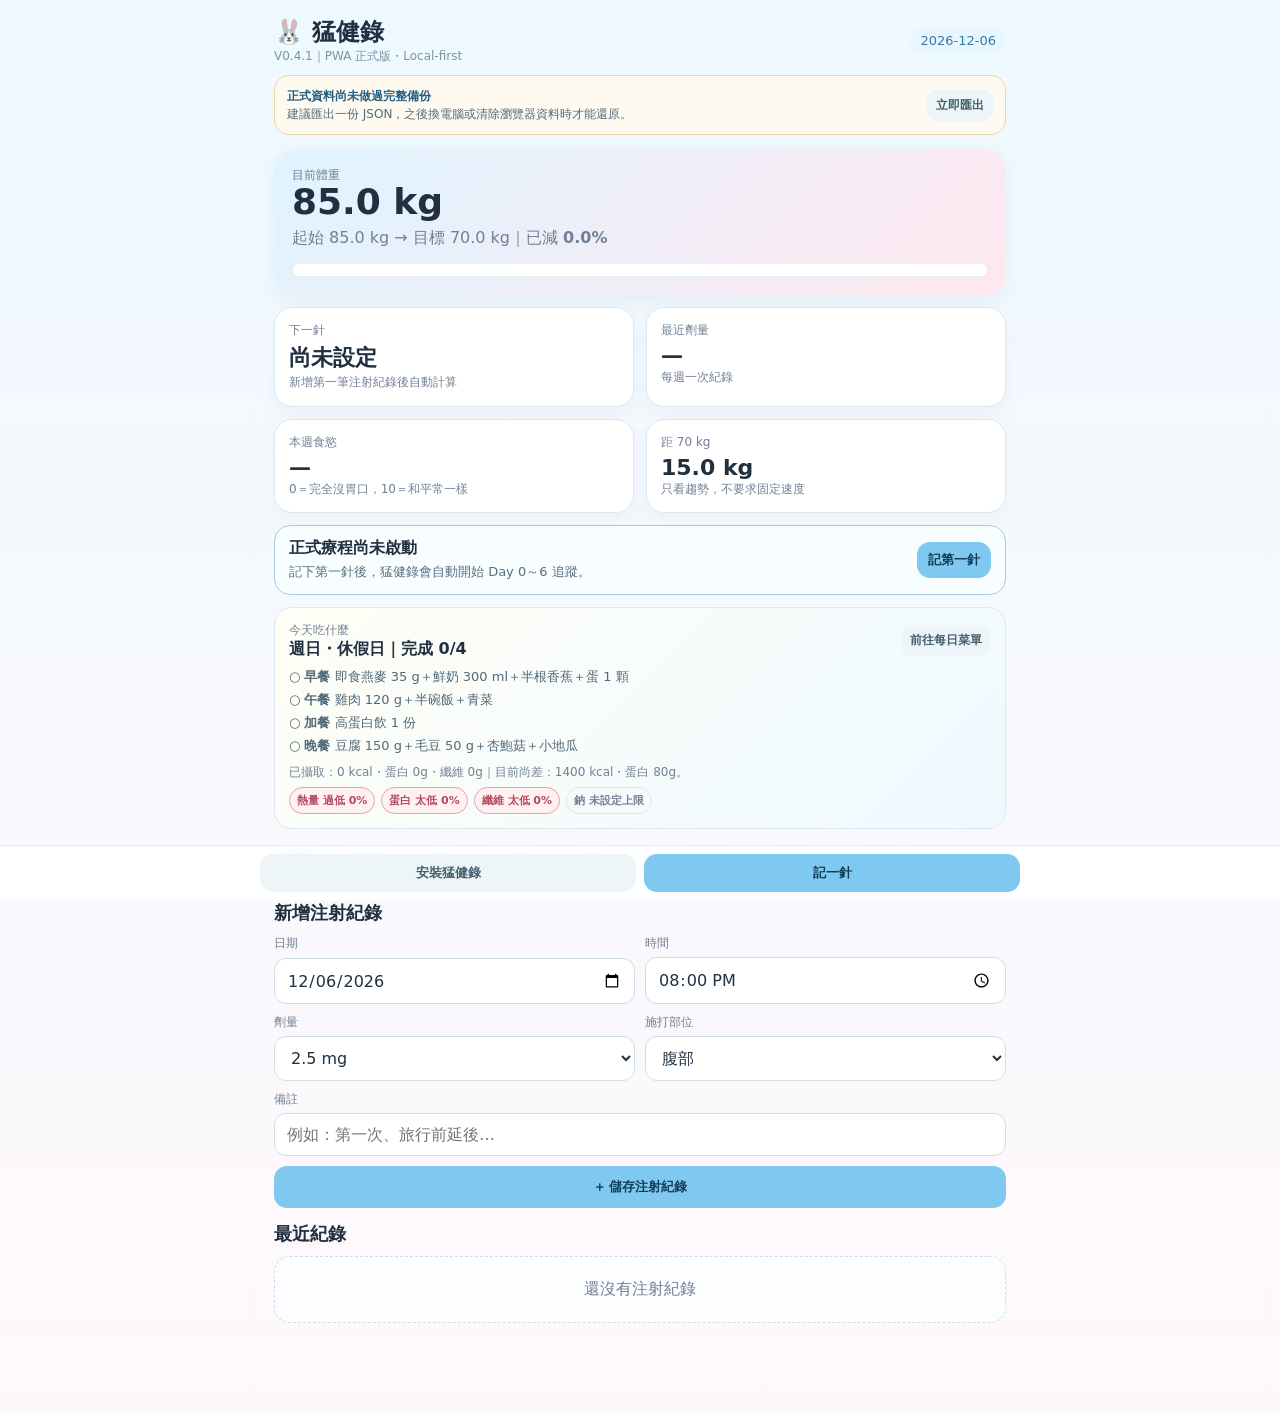
==== index.html @ a0a3a163 "猛健錄 V0.4.1：新增體重曲線圖" ====
<!doctype html>
<html lang="zh-Hant">
<head>
<meta charset="utf-8" />
<meta name="viewport" content="width=device-width,initial-scale=1,viewport-fit=cover" />
<meta name="theme-color" content="#e8f6ff" />
<meta name="application-name" content="猛健錄" />
<meta name="apple-mobile-web-app-capable" content="yes" />
<meta name="apple-mobile-web-app-status-bar-style" content="default" />
<link rel="manifest" href="manifest.webmanifest" />
<link rel="icon" href="icon.svg" type="image/svg+xml" />
<link rel="apple-touch-icon" href="icons/icon-192.png" />
<link rel="stylesheet" href="chatgpt-paste.css" />
<title>猛健錄 V0.4.1</title>
<style>
:root{--bg:#f7fbff;--card:#fff;--ink:#203040;--muted:#718096;--blue:#bfe8ff;--blue2:#e8f6ff;--pink:#ffd7e5;--green:#dff5de;--yellow:#fff1b8;--line:#dbe8f0;--accent:#4d9fd1;--danger:#d95f76}
*{box-sizing:border-box}body{margin:0;background:linear-gradient(180deg,#eef9ff,#fff8fb);font-family:system-ui,-apple-system,"Segoe UI","Noto Sans TC",sans-serif;color:var(--ink)}
.app{max-width:760px;margin:auto;padding:16px 14px 90px}.top{display:flex;align-items:center;justify-content:space-between;gap:12px}.title{font-weight:800;font-size:24px}.ver{font-size:12px;color:#7b93a4}.pill{display:inline-block;padding:6px 10px;border-radius:999px;background:var(--blue2);font-size:13px;color:#397ba6}
.hero{margin-top:14px;background:linear-gradient(135deg,#dff4ff,#ffe7ef);padding:18px;border-radius:22px;box-shadow:0 6px 22px rgba(58,103,130,.08)}
.hero .big{font-size:36px;font-weight:850;line-height:1}.hero .sub{margin-top:8px;color:var(--muted)}
.progress{margin-top:14px;height:14px;background:#fff;border-radius:999px;overflow:hidden;border:1px solid #e4edf3}.bar{height:100%;width:0;background:linear-gradient(90deg,#7ecdf7,#ff9dbc)}
.grid{display:grid;grid-template-columns:repeat(2,1fr);gap:12px;margin-top:12px}.card{background:var(--card);border:1px solid var(--line);border-radius:18px;padding:14px;box-shadow:0 5px 16px rgba(67,97,115,.05)}.label{font-size:12px;color:var(--muted)}.value{font-size:22px;font-weight:800;margin-top:4px}
.tabs{display:flex;gap:8px;overflow:auto;margin:18px 0 10px;padding-bottom:2px}.tab{white-space:nowrap;border:none;background:#edf5fa;padding:10px 12px;border-radius:12px;color:#46606f;font-weight:700}.tab.active{background:#bfe8ff;color:#245f83}
.panel{display:none}.panel.active{display:block}.section-title{font-size:18px;font-weight:800;margin:14px 0 10px}.form{display:grid;gap:10px}.row{display:grid;grid-template-columns:1fr 1fr;gap:10px}.field{display:grid;gap:5px}.field label{font-size:12px;color:var(--muted)}input,select,textarea{width:100%;border:1px solid #cfdee7;border-radius:12px;padding:11px 12px;background:#fff;font:inherit;color:var(--ink)}textarea{min-height:76px;resize:vertical}.btn{border:none;border-radius:13px;padding:12px 14px;font-weight:800;background:#7fc9f0;color:#123c56}.btn.secondary{background:#eef5f9;color:#46606f}.btn.pink{background:#ffc8da;color:#7d3148}.btn.danger{background:#ffe4e8;color:#9f3c52}.actions{display:flex;gap:8px;flex-wrap:wrap}
.list{display:grid;gap:9px}.item{border:1px solid var(--line);background:#fff;border-radius:14px;padding:12px}.item-top{display:flex;justify-content:space-between;gap:10px;align-items:center}.item-title{font-weight:800}.item-meta{font-size:13px;color:var(--muted);margin-top:5px}.badge{font-size:12px;padding:4px 8px;border-radius:999px;background:#eef5f9}.empty{padding:22px;text-align:center;color:var(--muted);border:1px dashed #cfdde6;border-radius:16px;background:#fbfdff}.hint{font-size:12px;color:var(--muted);line-height:1.55}.weight-chart-card{background:#fff;border:1px solid var(--line);border-radius:18px;padding:12px;overflow:hidden}.weight-chart-head{display:flex;justify-content:space-between;gap:10px;align-items:center;flex-wrap:wrap}.weight-chart-head select{width:auto;min-width:110px;padding:7px 9px;border-radius:10px}.weight-chart-wrap{width:100%;overflow:hidden;margin-top:8px}.weight-chart-svg{display:block;width:100%;height:auto;min-height:230px}.weight-chart-legend{display:flex;gap:10px;flex-wrap:wrap;font-size:11px;color:var(--muted);margin-top:7px}.weight-chart-legend span{display:inline-flex;align-items:center;gap:5px}.legend-line{display:inline-block;width:18px;height:3px;border-radius:999px;background:#4d9fd1}.legend-start{border-top:2px dashed #8ba0ad;width:18px}.legend-goal{border-top:2px dashed #72a978;width:18px}.weight-chart-summary{font-size:12px;color:#536d7c;line-height:1.55;margin-top:7px}.weight-chart-empty{padding:30px 12px;text-align:center;color:var(--muted)}.weight-chart-point-label{font-size:10px;fill:#526c7b;font-weight:700}.weight-chart-axis{font-size:10px;fill:#718096}.weight-chart-grid{stroke:#e8eef2;stroke-width:1}.weight-chart-line{fill:none;stroke:#4d9fd1;stroke-width:3;stroke-linecap:round;stroke-linejoin:round}.weight-chart-point{fill:#fff;stroke:#4d9fd1;stroke-width:3}.weight-chart-start{stroke:#8ba0ad;stroke-width:1.5;stroke-dasharray:6 5}.weight-chart-goal{stroke:#72a978;stroke-width:1.5;stroke-dasharray:6 5}.milestones{display:grid;gap:8px}.mile{display:flex;justify-content:space-between;padding:10px 12px;background:#fff;border:1px solid var(--line);border-radius:12px}.mile.done{background:#edf9ec}.bottom-note{margin-top:18px;font-size:12px;color:#7f8c95;line-height:1.5}.switch{display:flex;gap:8px;align-items:center}.switch input{width:auto}.footer{position:fixed;left:0;right:0;bottom:0;background:rgba(255,255,255,.92);backdrop-filter:blur(8px);border-top:1px solid #e2edf3;padding:8px 14px}.footer-inner{max-width:760px;margin:auto;display:flex;gap:8px}.footer .btn{flex:1;padding:10px}.live-actions{display:flex;gap:8px;flex-wrap:wrap;justify-content:flex-end}.live-strip .btn{padding:9px 11px;font-size:13px}.menu-home{margin-top:12px;background:linear-gradient(135deg,#fffef6,#eef9ff);border:1px solid var(--line);border-radius:18px;padding:14px}.menu-home-top{display:flex;justify-content:space-between;gap:10px;align-items:center}.menu-home-title{font-weight:850}.menu-home-list{margin-top:8px;display:grid;gap:5px;font-size:13px;color:#506a79}.menu-home-list div{white-space:nowrap;overflow:hidden;text-overflow:ellipsis}.menu-day-head{display:flex;align-items:center;justify-content:space-between;gap:10px;margin-bottom:10px}.meal-card{background:#fff;border:1px solid var(--line);border-radius:16px;padding:12px;display:grid;gap:8px}.meal-row{display:flex;gap:10px;align-items:flex-start}.meal-check{width:22px;height:22px;flex:0 0 auto;margin-top:2px}.meal-main{min-width:0;flex:1}.meal-name{font-weight:850}.meal-text{font-size:14px;line-height:1.55;margin-top:3px}.meal-meta{display:flex;gap:6px;flex-wrap:wrap;margin-top:7px}.meal-chip{font-size:11px;padding:4px 7px;border-radius:999px;background:#eef6fb;color:#476879}.meal-swap{margin-top:4px}.menu-week{display:grid;gap:10px}.week-day{background:#fff;border:1px solid var(--line);border-radius:14px;padding:11px}.week-day summary{cursor:pointer;font-weight:850}.week-meals{font-size:13px;color:#506a79;line-height:1.55;margin-top:8px;display:grid;gap:4px}.protein-progress{height:10px;background:#eef3f5;border-radius:999px;overflow:hidden;margin-top:8px}.protein-progress>div{height:100%;background:linear-gradient(90deg,#87d4a6,#7fc9f0);width:0}.smallbtn{border:none;border-radius:10px;padding:7px 9px;font-weight:800;background:#eef5f9;color:#46606f;font-size:12px}.shot-actions{display:flex;gap:7px;justify-content:flex-end;flex-wrap:wrap;margin-top:9px}.smallbtn.edit-shot{background:#e8f6ff;color:#245f83}.smallbtn.delete-shot{background:#ffe8ec;color:#9f3c52}

.nutrition-grid{display:grid;grid-template-columns:repeat(2,1fr);gap:8px;margin-top:10px}.nutrition-card{background:#fff;border:1px solid var(--line);border-radius:14px;padding:10px;transition:.15s}.nutrition-card.nutri-green{background:#eef9f0;border-color:#9fd3aa}.nutrition-card.nutri-yellow{background:#fffbea;border-color:#e8d77e}.nutrition-card.nutri-orange{background:#fff3e7;border-color:#e8b27c}.nutrition-card.nutri-red{background:#fff0f2;border-color:#e5a0ad}.nutrition-card.nutri-neutral{background:#f7f9fa;border-color:#d9e1e6}.nutrition-name{font-size:12px;color:var(--muted)}.nutrition-value{font-size:18px;font-weight:850;margin-top:2px}.nutrition-sub{font-size:11px;color:var(--muted);margin-top:3px}.nutrition-status{font-size:11px;font-weight:850;margin-top:4px}.nutrition-status.nutri-green{color:#2f7a51}.nutrition-status.nutri-yellow{color:#8a7217}.nutrition-status.nutri-orange{color:#a25c20}.nutrition-status.nutri-red{color:#b24b5f}.nutrition-status.nutri-neutral{color:#718096}.home-nutri-indicators{display:flex;gap:6px;flex-wrap:wrap;margin-top:6px}.home-nutri-chip{font-size:11px;font-weight:800;padding:4px 7px;border-radius:999px;border:1px solid var(--line);background:#f7f9fa}.home-nutri-chip.nutri-green{background:#eef9f0;border-color:#9fd3aa;color:#2f7a51}.home-nutri-chip.nutri-yellow{background:#fffbea;border-color:#e8d77e;color:#8a7217}.home-nutri-chip.nutri-orange{background:#fff3e7;border-color:#e8b27c;color:#a25c20}.home-nutri-chip.nutri-red{background:#fff0f2;border-color:#e5a0ad;color:#b24b5f}.home-nutri-chip.nutri-neutral{color:#718096}.gap-box{margin-top:10px;background:#fffef7;border:1px solid #efe1aa;border-radius:14px;padding:11px 12px;font-size:13px;line-height:1.65}.gap-good{color:#2f7a51}.gap-near{color:#99721b}.gap-low{color:#b24b5f}.nutri-line{font-size:12px;color:#536d7c;line-height:1.65;margin-top:6px}.target-grid{display:grid;grid-template-columns:repeat(2,1fr);gap:10px}.target-grid .field:last-child{grid-column:1/-1}
.actual-badge{display:inline-block;margin-left:6px;padding:3px 7px;border-radius:999px;background:#e8f7ee;color:#397257;font-size:11px;font-weight:800}.meal-actions{display:flex;gap:7px;flex-wrap:wrap;margin-top:5px}.smallbtn.actual{background:#e8f6ff;color:#245f83}.meal-check:disabled{opacity:.45}
.toast-backdrop{position:fixed;inset:0;background:rgba(32,48,64,.28);z-index:80;opacity:0;pointer-events:none;transition:.18s}.toast-backdrop.show{opacity:1;pointer-events:auto}.actual-toast{position:fixed;left:50%;bottom:18px;transform:translate(-50%,calc(100% + 40px));width:min(680px,calc(100% - 24px));max-height:min(78vh,720px);overflow:auto;background:#fff;border:1px solid var(--line);border-radius:20px;box-shadow:0 18px 55px rgba(28,63,83,.25);z-index:90;padding:14px;opacity:0;pointer-events:none;transition:.22s ease}.actual-toast.show{transform:translate(-50%,0);opacity:1;pointer-events:auto}.toast-head{display:flex;justify-content:space-between;gap:10px;align-items:flex-start}.toast-title{font-size:18px;font-weight:850}.toast-close{border:none;background:#eef5f9;border-radius:10px;width:34px;height:34px;font-size:18px;color:#486474}.toast-plan{margin-top:9px;background:#f7fbff;border:1px solid #e1edf4;border-radius:12px;padding:10px;font-size:13px;line-height:1.55;color:#526c7b}.toast-presets{display:grid;grid-template-columns:repeat(4,1fr);gap:7px;margin-top:10px}.toast-preset{border:1px solid #d5e4ec;background:#fff;border-radius:11px;padding:9px 6px;font-weight:800;color:#46606f}.toast-preset.active{background:#dff4ff;border-color:#8dcceb;color:#245f83}.toast-form{display:grid;gap:9px;margin-top:10px}.toast-actions{display:flex;gap:8px;flex-wrap:wrap;margin-top:11px}.toast-actions .btn{flex:1}.toast-note{font-size:11px;color:var(--muted);line-height:1.5}

.food-calc{margin-top:10px;border-top:1px dashed #cfdee7;padding-top:10px}.food-picker{display:grid;grid-template-columns:1fr 92px auto;gap:7px;align-items:end}.calc-list{display:grid;gap:6px;margin-top:8px}.calc-item{display:flex;justify-content:space-between;gap:8px;align-items:center;background:#f7fbff;border:1px solid #e0edf4;border-radius:11px;padding:8px 9px;font-size:12px}.calc-item b{font-size:13px}.calc-remove{border:none;background:#ffe8ec;color:#9f3c52;border-radius:9px;width:28px;height:28px;font-weight:900}.calc-total{margin-top:8px;background:#eef9ff;border:1px solid #d5e9f4;border-radius:12px;padding:9px;font-size:12px;line-height:1.65}.compare-box{margin-top:8px;background:#fffaf0;border:1px solid #efdfb6;border-radius:12px;padding:9px;font-size:12px;line-height:1.65}.suggest-box{margin-top:8px;background:#f4fbf3;border:1px solid #d8ead5;border-radius:12px;padding:9px;font-size:12px;line-height:1.65}.temp-food{margin-top:8px}.temp-grid{display:grid;grid-template-columns:repeat(4,1fr);gap:7px}.temp-grid .field:first-child,.temp-grid .field:nth-child(2){grid-column:span 2}.food-lib-list{display:grid;gap:7px;margin-top:10px}.food-lib-row{display:flex;justify-content:space-between;gap:8px;align-items:center;border:1px solid var(--line);border-radius:12px;padding:9px;background:#fff}.food-lib-meta{font-size:11px;color:var(--muted);margin-top:3px}.food-lib-tools{display:flex;gap:6px;flex-wrap:wrap}.diff-pos{color:#2f7a51}.diff-neg{color:#b24b5f}.diff-zero{color:#667d8a}
@media(max-width:620px){.food-picker{grid-template-columns:1fr 88px}.food-picker .smallbtn{grid-column:1/-1}.temp-grid{grid-template-columns:repeat(2,1fr)}.temp-grid .field:first-child,.temp-grid .field:nth-child(2){grid-column:span 1}}
@media(max-width:520px){.grid,.row{grid-template-columns:1fr 1fr}.title{font-size:21px}.hero .big{font-size:32px}}

.live-strip{margin-top:12px;border:1px solid #9fcfe8;background:#f8fdff;border-radius:16px;padding:12px 14px;display:flex;align-items:center;justify-content:space-between;gap:10px}.live-strip.active{background:#eefaf1;border-color:#acd8b4}.live-title{font-weight:850}.live-text{font-size:13px;color:#567180;line-height:1.5;margin-top:3px}.week-cycle{display:grid;grid-template-columns:repeat(7,1fr);gap:6px;margin-top:10px}.cycle-day{border:1px solid var(--line);background:#fff;border-radius:12px;padding:8px 5px;text-align:center;min-height:70px}.cycle-day.current{background:#dff4ff;border-color:#8dcceb}.cycle-day.haslog{box-shadow:inset 0 -4px 0 #bfe8c7}.cycle-day .d{font-weight:900}.cycle-day .s{font-size:10px;color:var(--muted);margin-top:4px;line-height:1.3}.symptom-checks{display:grid;grid-template-columns:repeat(3,1fr);gap:7px}.symptom-checks label{display:flex;align-items:center;gap:6px;border:1px solid var(--line);border-radius:10px;padding:8px;background:#fff;font-size:12px}.symptom-checks input{width:auto}.gap-now{margin-top:8px;background:#eef9ff;border:1px solid #d5e9f4;border-radius:12px;padding:10px;font-size:13px;line-height:1.65}.today-day-badge{display:inline-block;padding:4px 8px;border-radius:999px;background:#dff5de;color:#397257;font-size:12px;font-weight:850;margin-left:6px}@media(max-width:620px){.week-cycle{grid-template-columns:repeat(4,1fr)}.symptom-checks{grid-template-columns:repeat(2,1fr)}}

.supplement-list{display:grid;gap:8px;margin-top:10px}.supplement-row{border:1px solid var(--line);background:#fff;border-radius:14px;padding:10px}.supplement-row.inactive{opacity:.72;background:#f7f9fa}.supplement-check{display:flex;gap:9px;align-items:flex-start}.supplement-check input{width:auto;margin-top:4px}.supplement-name{font-weight:850}.supplement-meta{font-size:11px;color:var(--muted);line-height:1.55;margin-top:3px}.supplement-tools{display:flex;gap:6px;flex-wrap:wrap;margin-top:8px}.supplement-summary{margin-top:10px;background:#eef9ff;border:1px solid #d5e9f4;border-radius:12px;padding:9px 10px;font-size:12px;line-height:1.6}.supplement-grid{display:grid;grid-template-columns:repeat(4,1fr);gap:7px}.supplement-grid .field:first-child,.supplement-grid .field:nth-child(2){grid-column:span 2}@media(max-width:620px){.supplement-grid{grid-template-columns:repeat(2,1fr)}.supplement-grid .field:first-child,.supplement-grid .field:nth-child(2){grid-column:span 1}}
.system-strip{margin-top:10px;border:1px solid var(--line);border-radius:15px;padding:11px 12px;background:#fff;display:flex;align-items:center;justify-content:space-between;gap:10px}.system-strip[hidden]{display:none}.system-strip.update{background:#eef9ff;border-color:#b7dff3}.system-strip.backup{background:#fffaf0;border-color:#ead7a1}.system-copy{font-size:12px;line-height:1.5;color:#526c7b}.system-copy b{color:#245f83}.system-actions{display:flex;gap:7px;flex-wrap:wrap;justify-content:flex-end}.pwa-dot{display:inline-block;width:9px;height:9px;border-radius:999px;background:#9fb0bb;margin-right:6px}.pwa-dot.ok{background:#56a36d}.pwa-dot.warn{background:#d69c35}.pwa-dot.bad{background:#d95f76}
</style>
</head>
<body>
<div class="app">
  <div class="top"><div><div class="title">🐰 猛健錄</div><div class="ver">V0.4.1｜PWA 正式版・Local-first</div></div><span class="pill" id="todayPill"></span></div>
  <div class="system-strip update" id="updateStrip" hidden><div class="system-copy"><b>猛健錄有新版程式</b><br>資料仍留在本機；重新載入只更新程式，不會清空紀錄。</div><div class="system-actions"><button class="smallbtn actual" id="applyUpdate">重新載入更新</button></div></div>
  <div class="system-strip backup" id="backupStrip" hidden><div class="system-copy" id="backupStripText"><b>建議做一次完整備份</b></div><div class="system-actions"><button class="smallbtn" id="backupNow">立即匯出</button></div></div>

  <div class="hero">
    <div class="label">目前體重</div><div class="big"><span id="currentWeight">85.0</span> kg</div>
    <div class="sub">起始 <span id="startWeightTxt">85.0</span> kg → 目標 <span id="goalWeightTxt">70.0</span> kg｜已減 <b id="lossPct">0.0%</b></div>
    <div class="progress"><div class="bar" id="progressBar"></div></div>
  </div>

  <div class="grid">
    <div class="card"><div class="label">下一針</div><div class="value" id="nextShot">尚未設定</div><div class="hint" id="nextShotSub">新增第一筆注射紀錄後自動計算</div></div>
    <div class="card"><div class="label">最近劑量</div><div class="value" id="lastDose">—</div><div class="hint" id="lastDoseSub">每週一次紀錄</div></div>
    <div class="card"><div class="label">本週食慾</div><div class="value" id="appetiteSummary">—</div><div class="hint">0＝完全沒胃口，10＝和平常一樣</div></div>
    <div class="card"><div class="label">距 70 kg</div><div class="value"><span id="remainKg">15.0</span> kg</div><div class="hint">只看趨勢，不要求固定速度</div></div>
  </div>

  <div class="live-strip" id="liveStrip">
    <div><div class="live-title" id="liveCopy">正式療程尚未啟動</div><div class="live-text" id="liveModeText">記下第一針後，猛健錄會自動開始 Day 0～6 追蹤。</div></div>
    <div class="live-actions"><button class="btn" id="activateLive">記第一針</button><button class="btn secondary" id="goDaily">記今天狀況</button></div>
  </div>

  <div class="menu-home" id="menuHome">
    <div class="menu-home-top"><div><div class="label">今天吃什麼</div><div class="menu-home-title" id="menuHomeTitle">今日菜單</div></div><button class="smallbtn" id="openMenu" type="button">前往每日菜單</button></div>
    <div class="menu-home-list" id="menuHomeList"></div>
    <div class="hint" id="menuHomeProtein" style="margin-top:8px"></div>
  </div>

  <div class="tabs">
    <button class="tab active" data-tab="shot">注射</button><button class="tab" data-tab="inventory">藥物庫存</button><button class="tab" data-tab="weight">體重</button><button class="tab" data-tab="menu">每日菜單</button><button class="tab" data-tab="supplement">補充劑</button><button class="tab" data-tab="daily">每日狀況</button><button class="tab" data-tab="travel">旅行延後</button><button class="tab" data-tab="reminder">施打提醒</button><button class="tab" data-tab="data">備份</button>
  </div>

  <section class="panel active" id="shot">
    <div class="section-title">新增注射紀錄</div>
    <div class="form">
      <div class="row"><div class="field"><label>日期</label><input id="shotDate" type="date"></div><div class="field"><label>時間</label><input id="shotTime" type="time" value="20:00"></div></div>
      <div class="row"><div class="field"><label>劑量</label><select id="shotDose"><option>2.5 mg</option><option>5 mg</option><option>7.5 mg</option><option>10 mg</option><option>12.5 mg</option><option>15 mg</option></select></div><div class="field"><label>施打部位</label><select id="shotSite"><option>腹部</option><option>左大腿</option><option>右大腿</option><option>左上臂</option><option>右上臂</option><option>其他</option></select></div></div>
      <div class="field"><label>備註</label><input id="shotNote" placeholder="例如：第一次、旅行前延後…"></div>
      <button class="btn" id="addShot">＋ 儲存注射紀錄</button>
    </div>
    <div class="section-title">最近紀錄</div><div class="list" id="shotList"></div>
  </section>

  <section class="panel" id="inventory">
    <div class="section-title">藥物庫存與成本</div>
    <div class="grid">
      <div class="card"><div class="label">剩餘總劑數</div><div class="value"><span id="stockRemaining">0</span> 劑</div><div class="hint" id="stockCurrentDose">尚無庫存</div></div>
      <div class="card"><div class="label">目前庫存價值</div><div class="value">$<span id="stockValue">0</span></div><div class="hint">依剩餘劑數 × 單劑成本</div></div>
      <div class="card"><div class="label">累積購藥</div><div class="value">$<span id="totalPurchased">0</span></div><div class="hint">所有購入批次總價</div></div>
      <div class="card"><div class="label">已施打成本</div><div class="value">$<span id="totalUsedCost">0</span></div><div class="hint">只計有成功扣庫存的注射</div></div>
    </div>
    <div class="section-title">新增購入批次</div>
    <div class="form">
      <div class="row"><div class="field"><label>購入日期</label><input id="stockDate" type="date"></div><div class="field"><label>劑量規格</label><select id="stockDose"><option>2.5 mg</option><option>5 mg</option><option>7.5 mg</option><option>10 mg</option><option>12.5 mg</option><option>15 mg</option></select></div></div>
      <div class="row"><div class="field"><label>購入劑數</label><input id="stockQty" type="number" min="1" step="1" value="4"></div><div class="field"><label>這批總價 NT$</label><input id="stockCost" type="number" min="0" step="1" placeholder="例如 12000"></div></div>
      <div class="row"><div class="field"><label>來源／診所</label><input id="stockSource" placeholder="可留白"></div><div class="field"><label>效期</label><input id="stockExpiry" type="date"></div></div>
      <button class="btn" id="addStock">＋ 加入庫存</button>
      <div class="hint">新增注射紀錄時，只會扣除「購入日不晚於注射日」且劑量相同的庫存，依 FIFO 使用。若之後才補登較早購入的庫存，系統會自動回溯配對尚未扣庫存的歷史注射。</div>
    </div>
    <div class="section-title">庫存批次</div><div class="list" id="stockList"></div>
  </section>

  <section class="panel" id="weight">
    <div class="section-title">新增體重</div>
    <div class="form"><div class="row"><div class="field"><label>日期</label><input id="weightDate" type="date"></div><div class="field"><label>體重 kg</label><input id="weightValue" type="number" step="0.1" value="85.0"></div></div><button class="btn" id="addWeight">＋ 儲存體重</button></div>
    <div class="section-title">體重曲線</div>
    <div class="weight-chart-card">
      <div class="weight-chart-head"><div><b>體重趨勢</b><div class="hint">自動依目前紀錄縮放，細微變化也看得出來。</div></div><select id="weightChartRange" aria-label="體重曲線範圍"><option value="all">全部</option><option value="90">最近 90 天</option><option value="30">最近 30 天</option></select></div>
      <div class="weight-chart-wrap" id="weightChart"></div>
      <div class="weight-chart-legend"><span><i class="legend-line"></i>體重</span><span><i class="legend-start"></i>起始體重</span><span><i class="legend-goal"></i>目標體重（落在目前顯示範圍時畫線）</span></div>
      <div class="weight-chart-summary" id="weightChartSummary"></div>
    </div>
    <div class="section-title">里程碑</div><div class="milestones" id="milestones"></div>
    <div class="section-title">最近體重</div><div class="list" id="weightList"></div>
  </section>

  <section class="panel" id="menu">
    <div class="section-title">每日菜單</div>
    <div class="card"><div class="hint">預設是 5 個工作日＋2 個休假日的 7 日循環。「臨時換餐」改的是今天的計畫；「實際執行」記最後真的吃了什麼，會以 toast 浮層開啟。</div></div>
    <div class="form" style="margin-top:10px">
      <div class="row"><div class="field"><label>查看日期</label><input id="menuDate" type="date"></div><div class="field"><label>當日類型</label><input id="menuDayType" disabled></div></div>
      <div class="card"><div class="label">今日營養總覽</div><div class="hint">前面的數字＝已勾選吃完；後面的數字＝整日菜單預估。營養值依食材與份量粗估。</div><div class="nutrition-grid" id="nutritionGrid"></div><div class="gap-box" id="nutritionGap"></div></div>
      <div class="list" id="menuMealList"></div>
      <div class="actions"><button class="btn" id="openChatgptPaste">貼上 ChatGPT 紀錄</button><button class="btn secondary" id="undoMealsPatchMenu" style="display:none">復原上次飲食匯入</button><button class="btn secondary" id="resetTodayMenu">還原今天預設</button><button class="btn danger" id="clearTodayMenu">清空今天菜單</button></div>
    </div>
    <div class="section-title">本週 7 日菜單</div>
    <div class="menu-week" id="menuWeek"></div>
    <div class="section-title">常吃食物庫</div>
    <div class="card"><div class="hint">實際執行時可直接選食物＋份數，猛健錄會現場加總營養。內建常用食物不用維護；自己常吃的品牌或固定份量可加在下面。</div>
      <details style="margin-top:10px"><summary style="cursor:pointer;font-weight:850">＋ 新增我的常吃食物</summary>
        <div class="form" style="margin-top:10px">
          <div class="row"><div class="field"><label>食物名稱</label><input id="libFoodName" placeholder="例如：我的高蛋白飲"></div><div class="field"><label>1 份是</label><input id="libFoodServing" placeholder="例如：1 瓶 / 300 ml"></div></div>
          <div class="temp-grid"><div class="field"><label>熱量 kcal</label><input id="libKcal" type="number" min="0" step="1"></div><div class="field"><label>蛋白質 g</label><input id="libProtein" type="number" min="0" step="0.1"></div><div class="field"><label>碳水 g</label><input id="libCarbs" type="number" min="0" step="0.1"></div><div class="field"><label>脂肪 g</label><input id="libFat" type="number" min="0" step="0.1"></div><div class="field"><label>纖維 g</label><input id="libFiber" type="number" min="0" step="0.1"></div><div class="field"><label>鈣 mg</label><input id="libCalcium" type="number" min="0" step="1"></div><div class="field"><label>鐵 mg</label><input id="libIron" type="number" min="0" step="0.1"></div><div class="field"><label>鋅 mg</label><input id="libZinc" type="number" min="0" step="0.1"></div><div class="field"><label>鈉 mg</label><input id="libSodium" type="number" min="0" step="1" placeholder="不知道可留白"></div></div>
          <button class="btn secondary" id="addLibraryFood">加入常吃食物庫</button>
        </div>
      </details>
      <div class="food-lib-list" id="foodLibraryList"></div>
    </div>
  </section>

  <section class="panel" id="supplement">
    <div class="section-title">每日固定補充劑</div>
    <div class="card"><div class="hint">固定補充劑與膳食分開記錄。每天勾選「已吃」即可留下紀錄；若有填鈣／鐵／鋅／鈉，勾選後會一起計入當日營養統計。空白欄位代表「不計入統計」，不是自動當成 0。</div></div>
    <div class="form" style="margin-top:10px">
      <div class="field"><label>查看日期</label><input id="supplementDate" type="date"></div>
      <div class="supplement-list" id="supplementTodayList"></div>
      <div class="supplement-summary" id="supplementDaySummary"></div>
    </div>

    <div class="section-title">固定補充劑清單</div>
    <div class="card">
      <details id="supplementEditorDetails"><summary style="cursor:pointer;font-weight:850">＋ 新增固定補充劑</summary>
        <div class="form" style="margin-top:10px">
          <div class="row"><div class="field"><label>名稱</label><input id="supplementName" placeholder="例如：維生素 C"></div><div class="field"><label>每日用量</label><input id="supplementDose" placeholder="例如：1 顆 / 500 mg"></div></div>
          <div class="row"><div class="field"><label>服用時段</label><select id="supplementTiming"><option value="早餐後">早餐後</option><option value="午餐後">午餐後</option><option value="晚餐後">晚餐後</option><option value="睡前">睡前</option><option value="任意時間">任意時間</option></select></div><div class="field"><label>主要成分／劑量</label><input id="supplementIngredients" placeholder="例如：維生素 D3 25 µg"></div></div>
          <div class="supplement-grid"><div class="field"><label>鈣 mg</label><input id="supplementCalcium" type="number" min="0" step="1" placeholder="選填"></div><div class="field"><label>鐵 mg</label><input id="supplementIron" type="number" min="0" step="0.1" placeholder="選填"></div><div class="field"><label>鋅 mg</label><input id="supplementZinc" type="number" min="0" step="0.1" placeholder="選填"></div><div class="field"><label>鈉 mg</label><input id="supplementSodium" type="number" min="0" step="1" placeholder="選填"></div></div>
          <div class="field"><label>備註</label><input id="supplementNote" placeholder="例如：飯後吃、品牌／品項"></div>
          <div class="actions"><button class="btn" id="saveSupplementItem" type="button">加入固定補充劑</button><button class="btn secondary" id="cancelSupplementEdit" type="button" style="display:none">取消編輯</button></div>
        </div>
      </details>
      <div class="supplement-list" id="supplementMasterList"></div>
    </div>
  </section>

  <section class="panel" id="daily">
    <div class="section-title">本次施打週 <span class="today-day-badge" id="cycleBadge">尚未開始</span></div>
    <div class="card"><div class="hint">Day 0＝施打當天。食慾、噁心與飽脹分開記；累積至少 4 週後，才適合判讀妳自己的規律。</div><div class="week-cycle" id="cycleWeekGrid"></div></div>
    <div class="section-title">今天感覺如何？</div>
    <div class="form">
      <div class="row"><div class="field"><label>日期</label><input id="dailyDate" type="date"></div><div class="field"><label>食慾 0～10</label><input id="appetite" type="number" min="0" max="10" step="1" value="5"></div></div>
      <div class="row"><div class="field"><label>噁心 0～10</label><input id="nausea" type="number" min="0" max="10" step="1" value="0"></div><div class="field"><label>飽脹 0～10</label><input id="fullness" type="number" min="0" max="10" step="1" value="0"></div></div>
      <div class="field"><label>其他症狀</label><div class="symptom-checks"><label><input id="symVomiting" type="checkbox">嘔吐</label><label><input id="symConstipation" type="checkbox">便祕</label><label><input id="symDiarrhea" type="checkbox">腹瀉</label><label><input id="symFatigue" type="checkbox">疲倦</label><label><input id="symDizzy" type="checkbox">頭暈</label><label><input id="symOther" type="checkbox">其他</label></div></div>
      <div class="row"><div class="field"><label>今日飲水 ml</label><input id="waterMl" type="number" min="0" step="100" placeholder="例如 2000"></div><div class="field"><label>蛋白質達標</label><select id="protein"><option value="yes">有</option><option value="no">沒有</option><option value="unknown">尚未確認</option></select></div></div>
      <div class="field"><label>備註</label><textarea id="dailyNote" placeholder="例如：第 2 天胃脹、吃半份便當就飽…"></textarea></div>
      <button class="btn" id="addDaily">＋ 儲存今日狀況</button>
    </div>
    <div class="section-title">最近狀況</div><div class="list" id="dailyList"></div>
  </section>

  <section class="panel" id="travel">
    <div class="section-title">旅行延後這一針</div>
    <div class="card"><div class="hint">只調整「下一針日期」，不會自動改藥物劑量。超過原本日期 4 天以上時，畫面會提醒你依醫師／仿單確認處理方式。</div></div>
    <div class="form" style="margin-top:10px">
      <div class="field"><label>原本下一針</label><input id="travelOriginal" type="date" disabled></div>
      <div class="field"><label>想延後幾天</label><input id="delayDays" type="number" min="1" max="14" value="3"></div>
      <button class="btn pink" id="applyDelay">套用這次延後</button>
      <button class="btn secondary" id="clearDelay">取消旅行延後</button>
      <div class="card" id="travelPreview"><div class="label">預覽</div><div class="value" id="travelNewDate">—</div><div class="hint" id="travelHint"></div></div>
    </div>
  </section>

  <section class="panel" id="reminder">
    <div class="section-title">施打提醒</div>
    <div class="card"><div class="hint">提醒日期會自動跟著「下一針」走；旅行延後後也會同步改。PWA 版會在開啟 App 時補檢查提醒；瀏覽器完全關閉時，背景通知仍受瀏覽器限制。要做到 Android 上完全準時的背景排程，仍需原生 APK。</div></div>
    <div class="form" style="margin-top:10px">
      <div class="row"><div class="field"><label>提前幾天提醒</label><select id="reminderDays"><option value="0">當天</option><option value="1">前 1 天</option><option value="2">前 2 天</option></select></div><div class="field"><label>提醒時間</label><input id="reminderTime" type="time" value="09:00"></div></div>
      <div class="actions"><button class="btn" id="enableReminder">開啟通知</button><button class="btn secondary" id="testReminder">測試通知</button><button class="btn danger" id="disableReminder">關閉提醒</button></div>
      <div class="card"><div class="label">目前狀態</div><div class="value" id="reminderStatus">未開啟</div><div class="hint" id="reminderNext">尚未設定下一針</div></div>
    </div>
  </section>

  <section class="panel" id="data">
    <div class="section-title">資料與設定</div>
    <div class="form">
      <div class="row"><div class="field"><label>起始體重</label><input id="startWeight" type="number" step="0.1" value="85"></div><div class="field"><label>目標體重</label><input id="goalWeight" type="number" step="0.1" value="70"></div></div>
      <div class="section-title" style="margin-top:6px">營養參考值</div>
      <div class="hint">只用於「今日可能缺口」提示；不是醫療處方，可依營養師或醫師建議自行修改。</div>
      <div class="target-grid">
        <div class="field"><label>每日攝取參考值（kcal）</label><input id="targetKcal" type="number" min="0" step="50" value="1400"></div>
        <div class="field"><label>蛋白質（g）</label><input id="targetProtein" type="number" min="0" step="1" value="80"></div>
        <div class="field"><label>膳食纖維（g）</label><input id="targetFiber" type="number" min="0" step="1" value="25"></div>
        <div class="field"><label>鈣（mg）</label><input id="targetCalcium" type="number" min="0" step="10" value="1000"></div>
        <div class="field"><label>鐵（mg）</label><input id="targetIron" type="number" min="0" step="0.5" value="10"></div>
        <div class="field"><label>鋅（mg）</label><input id="targetZinc" type="number" min="0" step="0.5" value="8"></div><div class="field"><label>鈉上限參考值（mg，0＝不設定）</label><input id="targetSodium" type="number" min="0" step="50" value="0"></div>
      </div>
      <button class="btn" id="saveSettings">儲存設定</button>
      <div class="actions"><button class="btn secondary" id="exportJson">匯出 JSON 備份</button><label class="btn secondary" style="display:inline-block;cursor:pointer">匯入完整備份<input id="importJson" type="file" accept=".json,application/json" hidden></label></div>
      <div class="card"><b>飲食紀錄合併匯入</b><div class="hint" style="margin:5px 0 10px">只更新 JSON 指定日期／餐次的「實際執行」，不會改動注射、體重、藥物庫存、設定或每日症狀。重複匯入相同內容會自動略過；若該餐已有紀錄，匯入前會先提示衝突數量。</div><div class="actions"><label class="btn secondary" style="display:inline-block;cursor:pointer">選擇飲食紀錄 JSON<input id="importMealsPatch" type="file" accept=".json,application/json" hidden></label><button class="btn secondary" id="undoMealsPatch" style="display:none">復原上次飲食合併</button><a class="btn secondary" href="./飲食匯入格式範例.json" download style="display:inline-block;text-decoration:none">下載格式範例</a></div></div>
      <div class="card" id="storageModeCard"><b>本機資料保存</b><div class="hint" id="storageModeHint" style="margin-top:5px"></div></div>
      <div class="card" id="pwaModeCard"><b>PWA 狀態</b><div class="hint" id="pwaModeHint" style="margin-top:5px"></div></div>
      <div class="card" id="backupStatusCard"><b>完整備份</b><div class="hint" id="backupStatusHint" style="margin-top:5px"></div></div>
      <button class="btn danger" id="resetAll">清空全部資料</button>
    </div>
    <div class="bottom-note">這是個人紀錄工具，不會替你判斷是否升劑量、停藥或補打。營養數字為菜單或食物庫估算，品牌、實際份量與烹調方式都會造成差異；涉及用藥調整時，仍以醫師與藥品仿單為準。</div>
  </section>
</div>

<div class="toast-backdrop" id="shotEditBackdrop"></div>
<div class="actual-toast" id="shotEditToast" role="dialog" aria-modal="true" aria-labelledby="shotEditTitle">
  <div class="toast-head"><div><div class="label">編輯注射紀錄</div><div class="toast-title" id="shotEditTitle">修改這一針</div></div><button class="toast-close" id="closeShotEdit" aria-label="關閉">×</button></div>
  <div class="toast-form">
    <div class="row"><div class="field"><label>日期</label><input id="editShotDate" type="date"></div><div class="field"><label>時間</label><input id="editShotTime" type="time"></div></div>
    <div class="row"><div class="field"><label>劑量</label><select id="editShotDose"><option>2.5 mg</option><option>5 mg</option><option>7.5 mg</option><option>10 mg</option><option>12.5 mg</option><option>15 mg</option></select></div><div class="field"><label>部位</label><select id="editShotSite"><option>腹部</option><option>左大腿</option><option>右大腿</option><option>左上臂</option><option>右上臂</option><option>其他</option></select></div></div>
    <div class="field"><label>備註</label><textarea id="editShotNote" placeholder="可留白"></textarea></div>
    <div class="toast-note" id="editShotStockHint">只有改變劑量時，才會重新計算這一針的庫存與成本。</div>
  </div>
  <div class="toast-actions"><button class="btn" id="saveShotEdit">儲存修改</button><button class="btn secondary" id="cancelShotEdit">取消</button></div>
</div>
<div class="toast-backdrop" id="toastBackdrop"></div>
<div class="actual-toast" id="actualToast" role="dialog" aria-modal="true" aria-labelledby="actualToastTitle">
  <div class="toast-head"><div><div class="label">實際執行</div><div class="toast-title" id="actualToastTitle">這餐最後吃了什麼？</div></div><button class="toast-close" id="closeActualToast" aria-label="關閉">×</button></div>
  <div class="toast-plan" id="actualPlanText"></div>
  <div class="toast-presets">
    <button class="toast-preset" data-actual-mode="same">照原菜單</button>
    <button class="toast-preset" data-actual-mode="half">約半份</button>
    <button class="toast-preset" data-actual-mode="none">沒吃</button>
    <button class="toast-preset" data-actual-mode="changed">有變動</button>
  </div>
  <div class="toast-form">
    <div class="field"><label>實際吃了什麼</label><textarea id="actualFood" placeholder="例如：原本雞胸改成蝦仁＋毛豆，飯只吃半碗"></textarea></div>
    <div class="food-calc">
      <b>現場計算實際營養</b><div class="toast-note">從常吃食物庫選食物與份數。只要這裡有加入食物，今日統計就會優先使用實際計算結果，不再拿原菜單比例估算。</div>
      <div class="food-picker" style="margin-top:8px"><div class="field"><label>食物</label><select id="actualFoodSelect"></select></div><div class="field"><label>份數</label><input id="actualFoodQty" type="number" min="0.1" step="0.25" value="1"></div><button class="smallbtn actual" id="addActualFood">＋ 加入這餐</button></div>
      <div class="calc-list" id="actualCalcList"></div>
      <div class="calc-total" id="actualCalcTotal">尚未加入食物。</div>
      <div class="compare-box" id="actualCompare">加入食物後，這裡會顯示「實際 vs 原菜單」。</div>
      <div class="suggest-box" id="actualSuggestion">若有明顯缺口，猛健錄會列出後續可補的常吃食物。</div>
      <details class="temp-food"><summary style="cursor:pointer;font-weight:800">找不到食物？臨時輸入營養</summary>
        <div class="form" style="margin-top:8px">
          <div class="row"><div class="field"><label>食物名稱</label><input id="tempFoodName" placeholder="例如：便利商店雞胸"></div><div class="field"><label>這次份量</label><input id="tempFoodServing" placeholder="例如：1 包"></div></div>
          <div class="temp-grid"><div class="field"><label>熱量</label><input id="tempKcal" type="number" min="0" step="1"></div><div class="field"><label>蛋白質 g</label><input id="tempProtein" type="number" min="0" step="0.1"></div><div class="field"><label>碳水 g</label><input id="tempCarbs" type="number" min="0" step="0.1"></div><div class="field"><label>脂肪 g</label><input id="tempFat" type="number" min="0" step="0.1"></div><div class="field"><label>纖維 g</label><input id="tempFiber" type="number" min="0" step="0.1"></div><div class="field"><label>鈣 mg</label><input id="tempCalcium" type="number" min="0" step="1"></div><div class="field"><label>鐵 mg</label><input id="tempIron" type="number" min="0" step="0.1"></div><div class="field"><label>鋅 mg</label><input id="tempZinc" type="number" min="0" step="0.1"></div><div class="field"><label>鈉 mg</label><input id="tempSodium" type="number" min="0" step="1" placeholder="不知道可留白"></div></div>
          <label class="switch"><input id="saveTempToLibrary" type="checkbox"> 同時存進我的常吃食物庫</label>
          <button class="smallbtn" id="addTempFood">＋ 加入這餐</button>
        </div>
      </details>
    </div>
    <div class="field"><label>沒有細算時，這餐營養如何計入今日統計</label><select id="actualFactor"><option value="1">約等於原餐 100%</option><option value="0.75">約 75%</option><option value="0.5">約 50%</option><option value="0.25">約 25%</option><option value="0">沒吃／0%</option><option value="skip">內容差很多，營養先不計</option></select></div>
    <div class="field"><label>備註（可留白）</label><input id="actualNote" placeholder="例如：太飽、外食臨時更換、只吃幾口"></div>
    <div class="toast-note">營養資料來自內建估值、妳輸入的包裝標示或自訂食物；品牌、烹調與份量仍會造成誤差。</div>
  </div>
  <div class="toast-actions"><button class="btn" id="saveActual">儲存實際執行</button><button class="btn danger" id="clearActual">清除這筆</button></div>
</div>

<div class="toast-backdrop" id="chatgptPasteBackdrop"></div>
<div class="actual-toast" id="chatgptPasteToast" role="dialog" aria-modal="true" aria-labelledby="chatgptPasteTitle">
  <div class="toast-head"><div><div class="label">飲食紀錄合併匯入</div><div class="toast-title" id="chatgptPasteTitle">貼上 ChatGPT 紀錄</div></div><button class="toast-close" id="closeChatgptPaste" aria-label="關閉">×</button></div>
  <div class="toast-form">
    <div class="toast-note">只接受固定的 <b>mengjianlu_meals_patch_v1</b> JSON。可以貼純 JSON，或完整的 <code>```json ... ```</code> 程式碼區塊；不會使用 AI 猜格式。</div>
    <textarea id="chatgptPasteInput" class="chatgpt-paste-text" spellcheck="false" placeholder="貼上 ChatGPT 產生的 JSON…"></textarea>
    <div class="actions"><button class="btn" id="previewChatgptPaste">解析並預覽</button><button class="btn secondary" id="clearChatgptPaste">清空</button><a class="btn secondary" href="./猛健錄_ChatGPT飲食紀錄輸出格式規格_V1.md" download style="display:inline-block;text-decoration:none">下載輸出格式規格</a></div>
    <div class="paste-error" id="chatgptPasteError" hidden></div>
    <div id="chatgptPastePreview" hidden>
      <div class="paste-summary" id="chatgptPasteSummary"></div>
      <div class="paste-bulk" id="chatgptConflictBulk" hidden><button class="smallbtn" id="chatgptSkipAll">衝突全部略過</button><button class="smallbtn edit-shot" id="chatgptOverwriteAll">衝突全部覆蓋</button></div>
      <div class="paste-preview" id="chatgptPastePreviewList"></div>
      <div class="libsync-section" id="chatgptLibrarySyncSection" hidden><div class="libsync-title">同步常吃食物庫</div><div class="paste-summary" id="chatgptLibrarySummary"></div><div class="libsync-list" id="chatgptLibraryPreview"></div></div>
      <div class="toast-actions"><button class="btn" id="applyChatgptPaste">確認匯入</button><button class="btn secondary" id="cancelChatgptPaste">取消</button></div>
      <div class="toast-note">匯入只會改動上方列出的飲食「實際執行」餐次；注射、體重、藥物庫存、設定與每日症狀不會被修改。成功後可用「復原上次飲食匯入」還原。</div>
    </div>
  </div>
</div>

<div class="footer"><div class="footer-inner"><button class="btn secondary" id="installBtn" style="display:none">安裝猛健錄</button><button class="btn" id="quickShot">記一針</button></div></div>
<script src="supplements.js"></script>
<script>
const APP_VERSION='0.4.1';
const KEY='mengjianlu_v030';
const PREV_KEYS=['mengjianlu_v024','mengjianlu_v023','mengjianlu_v022','mengjianlu_v021','mengjianlu_v020','mengjianlu_v016','mengjianlu_v015','mengjianlu_v014','mengjianlu_v013','mengjianlu_v012','mengjianlu_v011'];
const LEGACY_KEY='mj_helper_v010';
const LEGACY_DEMO_BACKUP_KEYS=['mengjianlu_demo_backup_v030','mengjianlu_demo_backup_v024','mengjianlu_demo_backup_v023','mengjianlu_demo_backup_v022','mengjianlu_demo_backup_v020'];
const MEALS_PATCH_UNDO_KEY='mengjianlu_meals_patch_undo_v030';
const defaultMenu=[
  {label:'週一',kind:'工作日',meals:[
    {key:'breakfast',name:'早餐',text:'水煮蛋 2 顆＋無糖豆漿 400 ml＋全麥吐司 1 片＋香蕉 1 根',protein:27,starch:'全麥吐司',kcal:450,carbs:50,fat:16,fiber:7,calcium:180,iron:4,zinc:2},
    {key:'lunch',name:'午餐',text:'雞胸／去皮雞腿 120 g＋半碗飯＋青菜',protein:28,starch:'半碗飯',kcal:390,carbs:45,fat:9,fiber:5,calcium:100,iron:2,zinc:2.5},
    {key:'snack',name:'加餐',text:'無糖希臘優格 1 杯',protein:10,starch:'—',kcal:120,carbs:12,fat:3,fiber:0,calcium:180,iron:0.2,zinc:1},
    {key:'dinner',name:'晚餐',text:'板豆腐 150 g＋毛豆 50 g＋杏鮑菇＋小地瓜 1 條',protein:18,starch:'小地瓜',kcal:400,carbs:55,fat:11,fiber:10,calcium:300,iron:5,zinc:3}]},
  {label:'週二',kind:'工作日',meals:[
    {key:'breakfast',name:'早餐',text:'即食燕麥 35 g＋鮮奶 300 ml＋半根香蕉＋蛋 1 顆',protein:20,starch:'燕麥',kcal:480,carbs:58,fat:18,fiber:7,calcium:350,iron:3,zinc:2.5},
    {key:'lunch',name:'午餐',text:'瘦豬肉 120 g＋半碗飯＋青菜',protein:26,starch:'半碗飯',kcal:420,carbs:45,fat:12,fiber:5,calcium:100,iron:3,zinc:4},
    {key:'snack',name:'加餐',text:'高蛋白飲 1 份',protein:20,starch:'—',kcal:160,carbs:12,fat:3,fiber:2,calcium:250,iron:1,zinc:1.5},
    {key:'dinner',name:'晚餐',text:'蝦仁 100 g＋馬鈴薯 1 顆＋青菜',protein:22,starch:'馬鈴薯',kcal:360,carbs:45,fat:8,fiber:7,calcium:130,iron:2.5,zinc:2}]},
  {label:'週三',kind:'工作日',meals:[
    {key:'breakfast',name:'早餐',text:'水煮蛋 2 顆＋無糖豆漿 400 ml＋全麥吐司 1 片',protein:27,starch:'全麥吐司',kcal:350,carbs:25,fat:16,fiber:4,calcium:170,iron:3.5,zinc:2},
    {key:'lunch',name:'午餐',text:'水煮鮪魚 1 罐＋豆腐 100 g＋半碗飯＋青菜',protein:23,starch:'半碗飯',kcal:420,carbs:45,fat:12,fiber:5,calcium:250,iron:4,zinc:2.5},
    {key:'snack',name:'加餐',text:'無糖優格 1 杯',protein:10,starch:'—',kcal:120,carbs:12,fat:3,fiber:0,calcium:180,iron:0.2,zinc:1},
    {key:'dinner',name:'晚餐',text:'雞肉 120 g＋玉米 1 份＋青菜',protein:28,starch:'玉米',kcal:420,carbs:45,fat:12,fiber:7,calcium:100,iron:2.5,zinc:2.5}]},
  {label:'週四',kind:'工作日',meals:[
    {key:'breakfast',name:'早餐',text:'即食燕麥 35 g＋鮮奶 300 ml＋蛋 1 顆',protein:20,starch:'燕麥',kcal:400,carbs:39,fat:17,fiber:5,calcium:350,iron:3,zinc:2.5},
    {key:'lunch',name:'午餐',text:'蝦仁 100 g＋毛豆 50 g＋半碗飯＋青菜',protein:28,starch:'半碗飯',kcal:430,carbs:48,fat:12,fiber:8,calcium:160,iron:3.5,zinc:2.5},
    {key:'snack',name:'加餐',text:'無糖豆漿 300 ml',protein:9,starch:'—',kcal:100,carbs:6,fat:4,fiber:1.5,calcium:75,iron:1.5,zinc:1},
    {key:'dinner',name:'晚餐',text:'豆腐 200 g＋瘦肉 60 g＋馬鈴薯＋杏鮑菇',protein:28,starch:'馬鈴薯',kcal:430,carbs:45,fat:15,fiber:8,calcium:350,iron:5,zinc:4}]},
  {label:'週五',kind:'工作日',meals:[
    {key:'breakfast',name:'早餐',text:'水煮蛋 2 顆＋無糖豆漿 400 ml＋香蕉 1 根',protein:24,starch:'香蕉',kcal:380,carbs:35,fat:16,fiber:5,calcium:150,iron:3,zinc:1.8},
    {key:'lunch',name:'午餐',text:'雞肉 120 g＋半碗飯＋青菜',protein:28,starch:'半碗飯',kcal:390,carbs:45,fat:9,fiber:5,calcium:100,iron:2,zinc:2.5},
    {key:'snack',name:'加餐',text:'無糖優格 1 杯＋原味堅果 1 小份',protein:13,starch:'—',kcal:200,carbs:14,fat:10,fiber:2,calcium:200,iron:1,zinc:2},
    {key:'dinner',name:'晚餐',text:'水煮鮪魚 1 罐＋毛豆 50 g＋豆腐 100 g＋小地瓜',protein:29,starch:'小地瓜',kcal:460,carbs:50,fat:15,fiber:9,calcium:300,iron:5,zinc:3.5}]},
  {label:'週六',kind:'休假日',meals:[
    {key:'breakfast',name:'早餐／早午餐',text:'蛋 2 顆＋全麥吐司 2 片＋鮮奶 300 ml',protein:27,starch:'全麥吐司',kcal:480,carbs:42,fat:22,fiber:4,calcium:400,iron:3.5,zinc:3},
    {key:'lunch',name:'午餐',text:'蝦仁 120 g＋馬鈴薯＋杏鮑菇＋青菜',protein:26,starch:'馬鈴薯',kcal:390,carbs:45,fat:8,fiber:8,calcium:130,iron:2.5,zinc:2},
    {key:'snack',name:'加餐',text:'無糖優格 1 杯',protein:10,starch:'—',kcal:120,carbs:12,fat:3,fiber:0,calcium:180,iron:0.2,zinc:1},
    {key:'dinner',name:'晚餐',text:'瘦肉 120 g＋半碗飯＋青菜',protein:26,starch:'半碗飯',kcal:420,carbs:45,fat:12,fiber:5,calcium:100,iron:3,zinc:4}]},
  {label:'週日',kind:'休假日',meals:[
    {key:'breakfast',name:'早餐',text:'即食燕麥 35 g＋鮮奶 300 ml＋半根香蕉＋蛋 1 顆',protein:20,starch:'燕麥',kcal:480,carbs:58,fat:18,fiber:7,calcium:350,iron:3,zinc:2.5},
    {key:'lunch',name:'午餐',text:'雞肉 120 g＋半碗飯＋青菜',protein:28,starch:'半碗飯',kcal:390,carbs:45,fat:9,fiber:5,calcium:100,iron:2,zinc:2.5},
    {key:'snack',name:'加餐',text:'高蛋白飲 1 份',protein:20,starch:'—',kcal:160,carbs:12,fat:3,fiber:2,calcium:250,iron:1,zinc:1.5},
    {key:'dinner',name:'晚餐',text:'豆腐 150 g＋毛豆 50 g＋杏鮑菇＋小地瓜',protein:18,starch:'小地瓜',kcal:400,carbs:55,fat:11,fiber:10,calcium:300,iron:5,zinc:3}]}
];
const baseFoods=[
  {id:'egg',name:'雞蛋',serving:'1 顆',kcal:72,protein:6.3,carbs:0.4,fat:4.8,fiber:0,calcium:28,iron:0.9,zinc:0.6},
  {id:'soy300',name:'無糖豆漿',serving:'300 ml',kcal:100,protein:9,carbs:6,fat:4,fiber:1.5,calcium:75,iron:1.5,zinc:1},
  {id:'milk300',name:'鮮奶',serving:'300 ml',kcal:190,protein:10,carbs:15,fat:10,fiber:0,calcium:330,iron:0.1,zinc:1.2},
  {id:'yogurt',name:'無糖／希臘優格',serving:'1 杯',kcal:120,protein:10,carbs:12,fat:3,fiber:0,calcium:180,iron:0.2,zinc:1},
  {id:'tofu100',name:'板豆腐',serving:'100 g',kcal:88,protein:8,carbs:3,fat:5,fiber:1,calcium:200,iron:2.5,zinc:1},
  {id:'edamame50',name:'毛豆',serving:'50 g',kcal:70,protein:6,carbs:5,fat:3,fiber:2.5,calcium:35,iron:1.3,zinc:0.7},
  {id:'shrimp100',name:'蝦仁',serving:'100 g',kcal:100,protein:21,carbs:0,fat:1,fiber:0,calcium:70,iron:0.8,zinc:1.5},
  {id:'tuna',name:'水煮鮪魚',serving:'1 罐',kcal:120,protein:25,carbs:0,fat:1,fiber:0,calcium:15,iron:1.2,zinc:0.8},
  {id:'chicken120',name:'雞胸／去皮雞腿',serving:'120 g',kcal:200,protein:28,carbs:0,fat:8,fiber:0,calcium:20,iron:1.2,zinc:1.8},
  {id:'pork120',name:'瘦豬肉',serving:'120 g',kcal:230,protein:26,carbs:0,fat:13,fiber:0,calcium:20,iron:1.5,zinc:3.5},
  {id:'ricehalf',name:'白飯',serving:'半碗',kcal:140,protein:3,carbs:31,fat:0.3,fiber:0.5,calcium:5,iron:0.4,zinc:0.5},
  {id:'sweetpotato',name:'小地瓜',serving:'1 條',kcal:130,protein:2,carbs:30,fat:0.2,fiber:3,calcium:30,iron:0.8,zinc:0.3},
  {id:'potato',name:'馬鈴薯',serving:'1 顆',kcal:150,protein:4,carbs:34,fat:0.2,fiber:3,calcium:12,iron:1.5,zinc:0.5},
  {id:'oats35',name:'即食燕麥',serving:'35 g',kcal:135,protein:4.5,carbs:23,fat:2.5,fiber:3.5,calcium:20,iron:1.5,zinc:1},
  {id:'banana',name:'香蕉',serving:'1 根',kcal:105,protein:1.3,carbs:27,fat:0.3,fiber:3,calcium:6,iron:0.3,zinc:0.2},
  {id:'toast',name:'全麥吐司',serving:'1 片',kcal:75,protein:3,carbs:13,fat:1,fiber:2,calcium:35,iron:0.8,zinc:0.5},
  {id:'nuts15',name:'原味堅果',serving:'15 g',kcal:90,protein:3,carbs:3,fat:8,fiber:1.5,calcium:20,iron:0.7,zinc:0.8},
  {id:'proteinDrink',name:'高蛋白飲',serving:'1 份',kcal:160,protein:20,carbs:12,fat:3,fiber:2,calcium:250,iron:1,zinc:1.5},
  {id:'mushroom100',name:'杏鮑菇',serving:'100 g',kcal:40,protein:3,carbs:7,fat:0.5,fiber:3,calcium:3,iron:0.3,zinc:0.5},
  {id:'veg',name:'青菜',serving:'1 份',kcal:70,protein:3,carbs:10,fat:2,fiber:4,calcium:100,iron:1.5,zinc:0.5},
  {id:'corn',name:'玉米',serving:'1 份',kcal:110,protein:3.5,carbs:25,fat:1.5,fiber:3,calcium:4,iron:0.7,zinc:0.6}
];
function foodLibrary(){return [...baseFoods,...(db.foodLibrary?.custom||[])]}
const defaultData={settings:{startWeight:85,goalWeight:70,nutritionTargets:{kcal:1400,protein:80,fiber:25,calcium:1000,iron:10,zinc:8,sodium:0}},shots:[],weights:[],daily:[],inventory:[],menu:{template:defaultMenu,logs:{}},foodLibrary:{custom:[]},supplements:{items:[],logs:{}},travelDelay:null,reminder:{enabled:false,daysBefore:0,time:'09:00',lastNotifiedKey:null},meta:{appVersion:APP_VERSION}};
let db=load(); let deferredPrompt=null;
function upgradeMenuTemplate(tpl){if(!Array.isArray(tpl)||tpl.length!==7)return structuredClone(defaultMenu);return defaultMenu.map((baseDay,i)=>{const oldDay=tpl[i]||{};const oldMeals=Array.isArray(oldDay.meals)?oldDay.meals:[];return {...baseDay,...oldDay,meals:baseDay.meals.map(baseMeal=>{const old=oldMeals.find(m=>m.key===baseMeal.key)||{};return {...baseMeal,...old}})}})}
function uid(prefix='id'){return prefix+'_'+Date.now().toString(36)+'_'+Math.random().toString(36).slice(2,8)}
function normalize(x={}){const merged={...structuredClone(defaultData),...x,settings:{...defaultData.settings,...(x.settings||{}),nutritionTargets:{...defaultData.settings.nutritionTargets,...(x.settings?.nutritionTargets||{})}},reminder:{...defaultData.reminder,...(x.reminder||{})},inventory:Array.isArray(x.inventory)?x.inventory:[],meta:{...defaultData.meta,...(x.meta||{}),appVersion:APP_VERSION}};merged.shots=(Array.isArray(x.shots)?x.shots:[]).map(s=>({...s,id:s.id||uid('shot')}));merged.weights=(Array.isArray(x.weights)?x.weights:[]).map(w=>({...w,id:w.id||uid('weight')}));merged.menu={template:upgradeMenuTemplate(x.menu?.template),logs:(x.menu?.logs&&typeof x.menu.logs==='object')?x.menu.logs:{}};merged.foodLibrary={custom:Array.isArray(x.foodLibrary?.custom)?x.foodLibrary.custom:[]};merged.supplements=normalizeSupplementsData(x.supplements);delete merged.meta.demo;merged.daily=(Array.isArray(x.daily)?x.daily:[]).map(d=>{if(d.scale===10)return d;const side=d.sideEffect||'無';return {...d,appetite:Math.max(0,Math.min(10,Number(d.appetite||0)*2)),nausea:side==='噁心'?Number(d.severity||0)*2:0,fullness:side==='胃脹'?Number(d.severity||0)*2:0,symptoms:{vomiting:false,constipation:side==='便祕',diarrhea:side==='腹瀉',fatigue:side==='疲倦',dizzy:side==='頭暈',other:side==='其他'},waterMl:null,scale:10}});return merged}
function storageAvailable(){try{const k='__mjlog_storage_test__';localStorage.setItem(k,k);localStorage.removeItem(k);return true}catch(e){return false}}
function normalizeLoadedData(raw){
  if(raw?.meta?.demo){
    for(const k of LEGACY_DEMO_BACKUP_KEYS){
      try{
        const backup=localStorage.getItem(k);
        if(backup){
          const restored=normalize(JSON.parse(backup));
          LEGACY_DEMO_BACKUP_KEYS.forEach(x=>localStorage.removeItem(x));
          return restored;
        }
      }catch(e){}
    }
    return structuredClone(defaultData);
  }
  return normalize(raw);
}
function load(){try{if(!storageAvailable())return structuredClone(defaultData);const raw=localStorage.getItem(KEY);if(raw){const migrated=normalizeLoadedData(JSON.parse(raw));localStorage.setItem(KEY,JSON.stringify(migrated));return migrated}for(const k of PREV_KEYS){const prev=localStorage.getItem(k);if(prev){const migrated=normalizeLoadedData(JSON.parse(prev));localStorage.setItem(KEY,JSON.stringify(migrated));return migrated}}const legacy=localStorage.getItem(LEGACY_KEY);if(legacy){const migrated=normalizeLoadedData(JSON.parse(legacy));localStorage.setItem(KEY,JSON.stringify(migrated));return migrated}return structuredClone(defaultData)}catch(e){return structuredClone(defaultData)}}
function persistDb(){try{if(!storageAvailable())throw Error('localStorage 不可用');localStorage.setItem(KEY,JSON.stringify(db));return true}catch(e){alert('資料無法寫入瀏覽器本機儲存。請先匯出備份，並檢查 Firefox 的網站資料／隱私設定。');return false}}
function save(){persistDb();render();updateBackupStatus()}
function ymd(d=new Date()){const z=new Date(d.getTime()-d.getTimezoneOffset()*60000);return z.toISOString().slice(0,10)}
function fmtDate(s){if(!s)return'—';const d=new Date(s+'T00:00:00');return `${d.getMonth()+1}/${d.getDate()}`}
function addDays(s,n){const d=new Date(s+'T00:00:00');d.setDate(d.getDate()+Number(n));return ymd(d)}
function latest(arr,key='date'){return [...arr].sort((a,b)=>b[key].localeCompare(a[key]))[0]}
function getBaseNext(){const l=latest(db.shots);return l?addDays(l.date,7):null}
function getNext(){const base=getBaseNext();if(!base)return null;return db.travelDelay?.original===base?db.travelDelay.newDate:base}
function diffDays(a,b){return Math.round((new Date(b+'T00:00:00')-new Date(a+'T00:00:00'))/86400000)}
function shotForDate(date){return [...db.shots].filter(x=>x.date<=date).sort((a,b)=>b.date.localeCompare(a.date))[0]||null}
function cycleDay(date){const shot=shotForDate(date);if(!shot)return null;const d=diffDays(shot.date,date);return d>=0&&d<=6?d:null}
function symptomNames(x){const m={vomiting:'嘔吐',constipation:'便祕',diarrhea:'腹瀉',fatigue:'疲倦',dizzy:'頭暈',other:'其他'};return Object.entries(x||{}).filter(([,v])=>v).map(([k])=>m[k]).filter(Boolean)}
function renderCycleWeek(){const shot=latest(db.shots);if(!shot){cycleBadge.textContent='尚未開始';cycleWeekGrid.innerHTML=Array.from({length:7},(_,i)=>`<div class="cycle-day"><div class="d">Day ${i}</div><div class="s">—</div></div>`).join('');return}const today=ymd();const td=diffDays(shot.date,today);cycleBadge.textContent=td>=0&&td<=6?`Day ${td}`:`最近一針 ${fmtDate(shot.date)}`;cycleWeekGrid.innerHTML=Array.from({length:7},(_,i)=>{const d=addDays(shot.date,i),log=[...db.daily].filter(x=>x.date===d).sort((a,b)=>(b.updatedAt||'').localeCompare(a.updatedAt||''))[0];return `<div class="cycle-day ${d===today?'current':''} ${log?'haslog':''}"><div class="d">Day ${i}</div><div class="s">${fmtDate(d)}${log?`<br>食慾 ${Number(log.appetite)}/10<br>噁心 ${Number(log.nausea||0)}/10`:''}</div></div>`}).join('')}

function esc(s=''){return String(s).replace(/[&<>"']/g,m=>({'&':'&amp;','<':'&lt;','>':'&gt;','"':'&quot;',"'":'&#039;'}[m]))}
function menuIndexForDate(s){const d=new Date(s+'T00:00:00').getDay();return d===0?6:d-1}
function getMenuDay(s){return db.menu.template[menuIndexForDate(s)]||db.menu.template[0]}
function getMenuLog(s){if(!db.menu.logs[s])db.menu.logs[s]={done:{},swaps:{},actual:{},deleted:{}};const x=db.menu.logs[s];if(!x.done)x.done={};if(!x.swaps)x.swaps={};if(!x.actual)x.actual={};if(!x.deleted)x.deleted={};return x}
function menuMealText(date,meal){const log=db.menu.logs[date];return log?.swaps?.[meal.key]?.trim()||meal.text}
function editMenuMeal(date,key){const day=getMenuDay(date),meal=day.meals.find(x=>x.key===key);if(!meal)return;const log=getMenuLog(date);const now=log.swaps?.[key]||'';const v=prompt(`${meal.name}臨時改吃什麼？\n留白＝恢復預設`,now);if(v===null)return;log.swaps[key]=v.trim();save()}
function deleteMenuMeal(date,key){const day=getMenuDay(date),meal=day.meals.find(x=>x.key===key);if(!meal)return;if(!confirm(`刪除「${meal.name}」的今日計畫？\n實際執行紀錄會保留。`))return;const log=getMenuLog(date);log.deleted[key]=true;delete log.done[key];delete log.swaps[key];save()}
function clearTodayMenuPlan(date){const day=getMenuDay(date);if(!confirm(`清空 ${fmtDate(date)} 的整天計畫菜單？\n實際執行紀錄會保留。`))return;const log=getMenuLog(date);day.meals.forEach(m=>{log.deleted[m.key]=true;delete log.done[m.key];delete log.swaps[m.key]});save()}
function resetTodayMenuPlan(date){const log=getMenuLog(date);log.deleted={};log.swaps={};log.done={};save()}
let actualContext=null; let actualCalcItems=[];
function actualLabel(a){if(!a)return'';return a.mode==='same'?'照原菜單':a.mode==='half'?'約半份':a.mode==='none'?'沒吃':'有變動'}
function closeActual(){actualToast.classList.remove('show');toastBackdrop.classList.remove('show');actualContext=null;actualCalcItems=[]}
function zeroNutrients(){return {kcal:0,protein:0,carbs:0,fat:0,fiber:0,calcium:0,iron:0,zinc:0,sodium:0,_sodiumKnown:true}}
function hasSodiumValue(v){return v!==null&&v!==undefined&&v!==''&&Number.isFinite(Number(v))&&Number(v)>=0}
function calcItemsTotal(items=actualCalcItems){const out=zeroNutrients();items.forEach(it=>{const qty=Number(it.qty||1);nutrientMeta.forEach(n=>{if(n.key==='sodium'){if(hasSodiumValue(it.sodium))out.sodium+=Number(it.sodium)*qty;else out._sodiumKnown=false}else out[n.key]+=Number(it[n.key]||0)*qty})});return out}
function describeCalcItems(){return actualCalcItems.map(x=>`${x.name} ${Number(x.qty||1).toFixed(2).replace(/\.00$/,'').replace(/(\.\d)0$/,'$1')}份（${x.serving}）`).join('＋')}
function fillFoodSelect(){const all=foodLibrary();actualFoodSelect.innerHTML=all.map(f=>`<option value="${esc(f.id)}">${esc(f.name)}｜${esc(f.serving)}</option>`).join('')}
function formatDiff(v,d=0,unit=''){const x=Number(v||0);const cls=x>0.05?'diff-pos':x<-0.05?'diff-neg':'diff-zero';const sign=x>0?'+':'';return `<span class="${cls}">${sign}${nfmt(x,d)}${unit}</span>`}
function foodSuggestions(plan,actual){const deficits={protein:plan.protein-actual.protein,fiber:plan.fiber-actual.fiber,calcium:plan.calcium-actual.calcium,iron:plan.iron-actual.iron,zinc:plan.zinc-actual.zinc};const picks=[];if(deficits.protein>5)picks.push(baseFoods.find(x=>x.id==='soy300'));if(deficits.fiber>2)picks.push(baseFoods.find(x=>x.id==='edamame50'));if(deficits.calcium>120)picks.push(baseFoods.find(x=>x.id==='yogurt'));if(deficits.iron>1.2)picks.push(baseFoods.find(x=>x.id==='tofu100'));if(deficits.zinc>1)picks.push(baseFoods.find(x=>x.id==='egg'));const uniq=[...new Map(picks.filter(Boolean).map(x=>[x.id,x])).values()].slice(0,3);if(!uniq.length)return '這餐和原計畫差距不大，不需要特別補。';return '如果今天後面要補，可優先考慮：'+uniq.map(x=>`${x.name} ${x.serving}（蛋白 ${nfmt(x.protein,1)}g、纖維 ${nfmt(x.fiber,1)}g、鈣 ${nfmt(x.calcium)}mg）`).join('；')+'。這只是營養缺口提示，不是一定要加吃。'}
function renderActualCalculator(){if(!actualContext)return;const day=getMenuDay(actualContext.date),meal=day.meals.find(x=>x.key===actualContext.key);const total=calcItemsTotal();actualCalcList.innerHTML=actualCalcItems.length?actualCalcItems.map((x,i)=>`<div class="calc-item"><div><b>${esc(x.name)}</b> × ${nfmt(x.qty,2)}｜${esc(x.serving)}<div class="food-lib-meta">${nfmt(x.kcal*x.qty)} kcal・P ${nfmt(x.protein*x.qty,1)}g・纖維 ${nfmt(x.fiber*x.qty,1)}g</div></div><button class="calc-remove" data-remove-calc="${i}">×</button></div>`).join(''):'<div class="hint">尚未加入食物。</div>';actualCalcList.querySelectorAll('[data-remove-calc]').forEach(b=>b.onclick=()=>{actualCalcItems.splice(Number(b.dataset.removeCalc),1);renderActualCalculator()});actualCalcTotal.innerHTML=actualCalcItems.length?`<b>實際加總</b>｜${nfmt(total.kcal)} kcal・蛋白 ${nfmt(total.protein,1)}g・碳水 ${nfmt(total.carbs,1)}g・脂肪 ${nfmt(total.fat,1)}g・纖維 ${nfmt(total.fiber,1)}g<br>鈣 ${nfmt(total.calcium)}mg・鐵 ${nfmt(total.iron,1)}mg・鋅 ${nfmt(total.zinc,1)}mg・鈉 ${total._sodiumKnown?nfmt(total.sodium)+'mg':'—'}`:'尚未加入食物。';if(actualCalcItems.length&&meal){actualCompare.innerHTML=`<b>和原菜單相比</b>｜熱量 ${formatDiff(total.kcal-meal.kcal,0,' kcal')}・蛋白 ${formatDiff(total.protein-meal.protein,1,'g')}・碳水 ${formatDiff(total.carbs-meal.carbs,1,'g')}・脂肪 ${formatDiff(total.fat-meal.fat,1,'g')}・纖維 ${formatDiff(total.fiber-meal.fiber,1,'g')}<br>鈣 ${formatDiff(total.calcium-meal.calcium,0,'mg')}・鐵 ${formatDiff(total.iron-meal.iron,1,'mg')}・鋅 ${formatDiff(total.zinc-meal.zinc,1,'mg')}・鈉 ${(total._sodiumKnown&&hasSodiumValue(meal.sodium))?formatDiff(total.sodium-meal.sodium,0,'mg'):'—'}`;actualSuggestion.textContent=foodSuggestions(meal,total)}else{actualCompare.textContent='加入食物後，這裡會顯示「實際 vs 原菜單」。';actualSuggestion.textContent='若有明顯缺口，猛健錄會列出後續可補的常吃食物。'}}
function openActual(date,key){const day=getMenuDay(date),meal=day.meals.find(x=>x.key===key);if(!meal)return;const log=getMenuLog(date),a=log.actual?.[key];actualContext={date,key};actualCalcItems=Array.isArray(a?.foods)?structuredClone(a.foods):[];actualToastTitle.textContent=`${meal.name}・${fmtDate(date)}`;actualPlanText.innerHTML=`<b>今天的計畫：</b>${esc(menuMealText(date,meal))}`;document.querySelectorAll('[data-actual-mode]').forEach(b=>b.classList.toggle('active',b.dataset.actualMode===(a?.mode||'')));actualFood.value=a?.text||'';actualNote.value=a?.note||'';actualFactor.value=a?.nutritionFactor===null?'skip':String(a?.nutritionFactor??1);fillFoodSelect();actualFoodQty.value='1';renderActualCalculator();actualToast.classList.add('show');toastBackdrop.classList.add('show');setTimeout(()=>actualFood.focus(),120)}
function setActualPreset(mode){if(!actualContext)return;const day=getMenuDay(actualContext.date),meal=day.meals.find(x=>x.key===actualContext.key);if(!meal)return;document.querySelectorAll('[data-actual-mode]').forEach(b=>b.classList.toggle('active',b.dataset.actualMode===mode));const plan=menuMealText(actualContext.date,meal);if(mode==='same'){actualFood.value=plan;actualFactor.value='1';actualCalcItems=[]}else if(mode==='half'){actualFood.value=plan;actualFactor.value='0.5';actualCalcItems=[]}else if(mode==='none'){actualFood.value='未吃';actualFactor.value='0';actualCalcItems=[]}else{if(actualFood.value===plan||actualFood.value==='未吃')actualFood.value='';actualFactor.value='skip';actualFood.focus()}actualContext.mode=mode;renderActualCalculator()}
function addCalcFood(food,qty=1){if(!food||!(qty>0))return;const old=actualCalcItems.find(x=>x.id===food.id&&x.serving===food.serving);if(old)old.qty=Number(old.qty)+Number(qty);else actualCalcItems.push({...structuredClone(food),qty:Number(qty)});actualContext.mode='changed';document.querySelectorAll('[data-actual-mode]').forEach(b=>b.classList.toggle('active',b.dataset.actualMode==='changed'));actualFactor.value='skip';actualFood.value=describeCalcItems();renderActualCalculator()}
function saveActualExecution(){if(!actualContext)return;const log=getMenuLog(actualContext.date);let mode=actualContext.mode||log.actual?.[actualContext.key]?.mode||'changed';const text=actualFood.value.trim();if(mode==='changed'&&!text&&!actualCalcItems.length)return alert('請寫下實際吃了什麼，或用食物庫加入這餐');const f=actualFactor.value==='skip'?null:Number(actualFactor.value);const nutrients=actualCalcItems.length?calcItemsTotal():null;log.actual[actualContext.key]={mode,text:text||describeCalcItems()||'—',nutritionFactor:nutrients?null:f,nutrients,foods:structuredClone(actualCalcItems),note:actualNote.value.trim(),updatedAt:new Date().toISOString()};log.done[actualContext.key]=mode!=='none';save();closeActual()}
function clearActualExecution(){if(!actualContext)return;const log=getMenuLog(actualContext.date);delete log.actual[actualContext.key];log.done[actualContext.key]=false;save();closeActual()}
const nutrientMeta=[
  {key:'kcal',label:'熱量',unit:'kcal',digits:0},{key:'protein',label:'蛋白質',unit:'g',digits:0},{key:'carbs',label:'碳水',unit:'g',digits:0},{key:'fat',label:'脂肪',unit:'g',digits:0},{key:'fiber',label:'膳食纖維',unit:'g',digits:1},{key:'calcium',label:'鈣',unit:'mg',digits:0},{key:'iron',label:'鐵',unit:'mg',digits:1},{key:'zinc',label:'鋅',unit:'mg',digits:1},{key:'sodium',label:'鈉',unit:'mg',digits:0}
];
function sumNutrients(day,log,doneOnly=false){const out=zeroNutrients();day.meals.forEach(m=>{const deleted=!!log.deleted?.[m.key];if(!doneOnly&&deleted)return;if(doneOnly&&deleted&&!log.actual?.[m.key])return;let factor=1;if(doneOnly){const a=log.actual?.[m.key];if(a?.nutrients){nutrientMeta.filter(n=>n.key!=='sodium').forEach(n=>out[n.key]+=Number(a.nutrients[n.key]||0));if(a.mode==='none'){/* 已知為 0 */}else if(Array.isArray(a.foods)&&a.foods.length){const t=calcItemsTotal(a.foods);out.sodium+=Number(t.sodium||0);if(!t._sodiumKnown)out._sodiumKnown=false}else if(hasSodiumValue(a.nutrients.sodium))out.sodium+=Number(a.nutrients.sodium);else out._sodiumKnown=false;return}if(a){if(a.nutritionFactor===null)return;factor=Number(a.nutritionFactor||0)}else{if(!log.done?.[m.key])return;factor=1}}nutrientMeta.forEach(n=>{if(n.key==='sodium'){if(factor===0)return;if(hasSodiumValue(m.sodium))out.sodium+=Number(m.sodium)*factor;else out._sodiumKnown=false}else out[n.key]+=Number(m[n.key]||0)*factor})});return out}
function nfmt(v,d=0){return Number(v||0).toFixed(d).replace(/\.0$/,'')}
function nutrientStatus(total,key,known=true){
  const t=Number(db.settings.nutritionTargets?.[key]||0),v=Number(total||0);
  if(key==='carbs'||key==='fat')return {cls:'nutri-neutral',text:'⚪ 未設定目標',pct:null};
  if(key==='sodium'){
    if(!known)return {cls:'nutri-neutral',text:'⚪ 部分資料未記錄',pct:null};
    if(!t)return {cls:'nutri-neutral',text:'⚪ 未設定上限',pct:null};
    const r=v/t,p=Math.round(r*100);
    if(r>=1)return {cls:'nutri-red',text:'🔴 已達／超過上限',pct:p};
    if(r>=.9)return {cls:'nutri-orange',text:'🟠 接近上限',pct:p};
    if(r>=.7)return {cls:'nutri-yellow',text:'🟡 偏高',pct:p};
    return {cls:'nutri-green',text:'🟢 上限內',pct:p};
  }
  if(!t)return {cls:'nutri-neutral',text:'⚪ 未設定目標',pct:null};
  const r=v/t,p=Math.round(r*100);
  if(key==='kcal'){
    if(r<.7)return {cls:'nutri-red',text:'🔴 過低',pct:p};
    if(r<.85)return {cls:'nutri-orange',text:'🟠 偏低',pct:p};
    if(r<.9)return {cls:'nutri-yellow',text:'🟡 接近',pct:p};
    if(r<=1.1)return {cls:'nutri-green',text:'🟢 目標範圍',pct:p};
    if(r<=1.2)return {cls:'nutri-yellow',text:'🟡 稍高',pct:p};
    if(r<=1.4)return {cls:'nutri-orange',text:'🟠 偏高',pct:p};
    return {cls:'nutri-red',text:'🔴 過高',pct:p};
  }
  if(r>=.9)return {cls:'nutri-green',text:'🟢 達標',pct:p};
  if(r>=.7)return {cls:'nutri-yellow',text:'🟡 接近',pct:p};
  if(r>=.5)return {cls:'nutri-orange',text:'🟠 偏低',pct:p};
  return {cls:'nutri-red',text:'🔴 太低',pct:p};
}
function nutrientStatusHtml(status){return `<div class="nutrition-status ${status.cls}">${status.text}${status.pct===null?'':`・${status.pct}%`}</div>`}
function renderMenu(){
  const date=menuDate.value||ymd(); const day=getMenuDay(date); const log=getMenuLog(date); const planned=sumNutrients(day,log,false); const eaten=sumNutrients(day,log,true);mergeSupplementNutrientsInto(eaten,date);
  menuDayType.value=`${day.label}・${day.kind}`;
  nutritionGrid.innerHTML=nutrientMeta.map(n=>{const known=n.key!=='sodium'||eaten._sodiumKnown,status=nutrientStatus(eaten[n.key],n.key,known);if(n.key==='sodium'){const ev=eaten._sodiumKnown?nfmt(eaten.sodium):'—',pv=planned._sodiumKnown?nfmt(planned.sodium):'—',sub=(eaten._sodiumKnown&&planned._sodiumKnown)?'已吃 / 整日菜單':'部分資料未記錄鈉';return `<div class="nutrition-card ${status.cls}"><div class="nutrition-name">鈉</div><div class="nutrition-value">${ev} / ${pv} <small>mg</small></div><div class="nutrition-sub">${sub}</div>${nutrientStatusHtml(status)}</div>`}return `<div class="nutrition-card ${status.cls}"><div class="nutrition-name">${n.label}</div><div class="nutrition-value">${nfmt(eaten[n.key],n.digits)} / ${nfmt(planned[n.key],n.digits)} <small>${n.unit}</small></div><div class="nutrition-sub">已吃 / 整日菜單</div>${nutrientStatusHtml(status)}</div>`}).join('');
  const gapKeys=['protein','fiber','calcium','iron','zinc']; const gapNames={protein:'蛋白質',fiber:'膳食纖維',calcium:'鈣',iron:'鐵',zinc:'鋅'}; const targetUnits={protein:'g',fiber:'g',calcium:'mg',iron:'mg',zinc:'mg'};
  const kt=Number(db.settings.nutritionTargets.kcal||0),kgap=Math.max(0,kt-eaten.kcal),pgap=Math.max(0,Number(db.settings.nutritionTargets.protein||0)-eaten.protein),st=Number(db.settings.nutritionTargets.sodium||0),sodiumLine=st?`<br>鈉：${eaten._sodiumKnown?`${nfmt(eaten.sodium)} / 上限 ${nfmt(st)} mg`:'—（部分資料未記錄鈉）'}`:'';const deletedCount=Object.values(log.deleted||{}).filter(Boolean).length;nutritionGap.innerHTML=`<b>${date===ymd()?'目前尚差':'當日尚差'}（相對個人參考值）</b><br>熱量：${nfmt(kgap)} kcal・蛋白質：${nfmt(pgap,1)} g<br>`+gapKeys.filter(k=>k!=='protein').map(k=>{const t=Number(db.settings.nutritionTargets[k]||0),g=Math.max(0,t-eaten[k]);return `${gapNames[k]}：尚差 ${nfmt(g,k==='fiber'||k==='iron'||k==='zinc'?1:0)} ${targetUnits[k]}`}).join('・')+sodiumLine+`<br><span class="hint">未到一天結束前，這裡只表示「目前尚差」，不等於判定今日營養不足。</span>`+(deletedCount?`<br><span class="gap-near">※ 今日已刪除 ${deletedCount} 筆計畫菜單；實際執行紀錄不受影響。</span>`:'')+(Object.keys(log.swaps||{}).some(k=>log.swaps[k])?'<br><span class="gap-near">※ 今日有換餐；計畫營養仍沿用原餐估算。</span>':'')+(Object.values(log.actual||{}).some(a=>a&&a.nutritionFactor===null&&!a.nutrients)?'<br><span class="gap-near">※ 有實際執行內容未計入營養；紀錄仍完整保留。</span>':'')+(Object.values(log.actual||{}).some(a=>a?.nutrients)?'<br><span class="gap-good">※ 有餐次使用「實際營養計算」，今日已攝取優先採實際值。</span>':'');
  const activeMeals=day.meals.filter(m=>!log.deleted?.[m.key]);
  menuMealList.innerHTML=activeMeals.length?activeMeals.map(m=>{const a=log.actual?.[m.key];const checked=a?a.mode!=='none':!!log.done?.[m.key];const actualTag=a?`<span class="actual-badge">實際已記：${esc(actualLabel(a))}${a.nutrients?'・已計算':''}</span>`:'';return `<div class="meal-card"><div class="meal-row"><input class="meal-check" type="checkbox" data-meal-done="${m.key}" ${checked?'checked':''} ${a?'disabled':''}><div class="meal-main"><div class="meal-name">${esc(m.name)}${actualTag}</div><div class="meal-text">${esc(menuMealText(date,m))}</div><div class="meal-meta"><span class="meal-chip">${Number(m.kcal)} kcal</span><span class="meal-chip">蛋白 ${Number(m.protein)}g</span><span class="meal-chip">碳水 ${Number(m.carbs)}g</span><span class="meal-chip">脂肪 ${Number(m.fat)}g</span><span class="meal-chip">纖維 ${nfmt(m.fiber,1)}g</span></div><div class="nutri-line">鈣 ${nfmt(m.calcium)} mg・鐵 ${nfmt(m.iron,1)} mg・鋅 ${nfmt(m.zinc,1)} mg｜澱粉：${esc(m.starch||'—')}${log.swaps?.[m.key]?'｜今日已換餐（營養沿用原餐估算）':''}</div><div class="meal-actions"><button class="smallbtn meal-swap" data-meal-edit="${m.key}">臨時換餐</button><button class="smallbtn actual" data-meal-actual="${m.key}">實際執行</button><button class="smallbtn delete-shot" data-meal-delete="${m.key}">刪除菜單</button></div></div></div></div>`}).join(''):`<div class="empty">今天的計畫菜單已清空。<br><span class="hint">「實際執行」紀錄仍保留；按「還原今天預設」即可恢復。</span></div>`;
  menuMealList.querySelectorAll('[data-meal-done]').forEach(el=>el.onchange=()=>{const lg=getMenuLog(date);lg.done[el.dataset.mealDone]=el.checked;save()});
  menuMealList.querySelectorAll('[data-meal-edit]').forEach(el=>el.onclick=()=>editMenuMeal(date,el.dataset.mealEdit));
  menuMealList.querySelectorAll('[data-meal-actual]').forEach(el=>el.onclick=()=>openActual(date,el.dataset.mealActual));
  menuMealList.querySelectorAll('[data-meal-delete]').forEach(el=>el.onclick=()=>deleteMenuMeal(date,el.dataset.mealDelete));
  menuWeek.innerHTML=db.menu.template.map(d=>{const totals=sumNutrients(d,{done:{}},false);return `<details class="week-day"><summary>${esc(d.label)}・${esc(d.kind)}｜${nfmt(totals.kcal)} kcal・蛋白 ${nfmt(totals.protein)}g・纖維 ${nfmt(totals.fiber,1)}g</summary><div class="week-meals">${d.meals.map(m=>`<div><b>${esc(m.name)}：</b>${esc(m.text)} <span class="badge">${Number(m.kcal)} kcal / P${Number(m.protein)}g</span></div>`).join('')}</div></details>`}).join('');  renderFoodLibrary();
}
function renderFoodLibrary(){const custom=db.foodLibrary?.custom||[];foodLibraryList.innerHTML=custom.length?custom.map(f=>`<div class="food-lib-row"><div><b>${esc(f.name)}</b>｜${esc(f.serving)}<div class="food-lib-meta">${nfmt(f.kcal)} kcal・P ${nfmt(f.protein,1)}g・碳水 ${nfmt(f.carbs,1)}g・脂肪 ${nfmt(f.fat,1)}g・纖維 ${nfmt(f.fiber,1)}g・鈉 ${hasSodiumValue(f.sodium)?nfmt(f.sodium)+'mg':'—'}</div></div><button class="smallbtn" data-delete-food="${esc(f.id)}">刪除</button></div>`).join(''):`<div class="hint">內建已有 ${baseFoods.length} 種常用食物；妳自己新增的品牌／固定份量會顯示在這裡。</div>`;foodLibraryList.querySelectorAll('[data-delete-food]').forEach(b=>b.onclick=()=>{db.foodLibrary.custom=db.foodLibrary.custom.filter(x=>x.id!==b.dataset.deleteFood);save()})}

function money(n){return Math.round(Number(n)||0).toLocaleString('zh-TW')}
function unitCost(lot){return Number(lot.qty)>0?Number(lot.totalCost||0)/Number(lot.qty):0}
function makeId(){return 'lot_'+Date.now()+'_'+Math.random().toString(36).slice(2,7)}
function eligibleInventoryLots(dose,shotDate){return db.inventory.filter(x=>x.dose===dose&&Number(x.remaining)>0&&(!shotDate||!x.date||x.date<=shotDate)).sort((a,b)=>((a.date||'').localeCompare(b.date||''))||String(a.id||'').localeCompare(String(b.id||'')))}
function deductInventory(dose,shotDate){const lots=eligibleInventoryLots(dose,shotDate);if(!lots.length)return null;const lot=lots[0];lot.remaining=Number(lot.remaining)-1;return {lotId:lot.id,cost:unitCost(lot)} }
function restoreShotInventory(shot){if(!shot?.inventoryLotId)return false;const lot=db.inventory.find(x=>x.id===shot.inventoryLotId);if(!lot)return false;lot.remaining=Math.min(Number(lot.qty||0),Number(lot.remaining||0)+1);return true}
function reconcileUnlinkedShots(){let matched=0;const shots=[...db.shots].filter(s=>!s.inventoryLotId).sort((a,b)=>(String(a.date||'')+String(a.time||'')).localeCompare(String(b.date||'')+String(b.time||'')));for(const shot of shots){const used=deductInventory(shot.dose,shot.date);if(!used)continue;shot.inventoryLotId=used.lotId;shot.cost=used.cost;matched++}return matched}
function repairInventoryAssignments(){let repaired=0;for(const shot of db.shots){if(!shot.inventoryLotId)continue;const lot=db.inventory.find(x=>x.id===shot.inventoryLotId);const invalid=!lot||lot.dose!==shot.dose||(lot.date&&shot.date&&lot.date>shot.date);if(!invalid)continue;if(lot)lot.remaining=Math.min(Number(lot.qty||0),Number(lot.remaining||0)+1);shot.inventoryLotId=null;shot.cost=0;repaired++}const matched=reconcileUnlinkedShots();return {repaired,matched,changed:repaired>0||matched>0}}
let editShotId=null;
function openShotEdit(id){const shot=db.shots.find(x=>x.id===id);if(!shot)return;editShotId=id;editShotDate.value=shot.date||ymd();editShotTime.value=shot.time||'';editShotDose.value=shot.dose||'2.5 mg';editShotSite.value=shot.site||'腹部';editShotNote.value=shot.note||'';editShotStockHint.textContent=shot.inventoryLotId?`目前這一針已連結庫存，成本 $${money(shot.cost||0)}。改變日期或劑量時會重新檢查庫存。`:'這一針目前沒有連結庫存；改變日期或劑量時會嘗試配對符合日期的庫存。';shotEditToast.classList.add('show');shotEditBackdrop.classList.add('show')}
function closeShotEditor(){shotEditToast.classList.remove('show');shotEditBackdrop.classList.remove('show');editShotId=null}
function saveShotEditRecord(){const shot=db.shots.find(x=>x.id===editShotId);if(!shot)return closeShotEditor();if(!editShotDate.value)return alert('請選日期');const oldDose=shot.dose,oldDate=shot.date,newDose=editShotDose.value,newDate=editShotDate.value;let stockWarning='';if(oldDose!==newDose||oldDate!==newDate){restoreShotInventory(shot);shot.inventoryLotId=null;shot.cost=0;const used=deductInventory(newDose,newDate);shot.inventoryLotId=used?.lotId||null;shot.cost=used?.cost||0;if(!used)stockWarning='日期／劑量已修改，但找不到「購入日不晚於注射日」且劑量相同的庫存，所以這一針目前沒有扣庫存／計成本。'}shot.date=newDate;shot.time=editShotTime.value;shot.dose=newDose;shot.site=editShotSite.value;shot.note=editShotNote.value.trim();db.travelDelay=null;db.reminder.lastNotifiedKey=null;save();closeShotEditor();if(stockWarning)alert(stockWarning)}
function deleteShotRecord(id){const shot=db.shots.find(x=>x.id===id);if(!shot)return;const cost=Number(shot.cost||0);const linked=!!shot.inventoryLotId;const msg=`確定刪除 ${fmtDate(shot.date)}・${shot.dose} 這筆注射紀錄？${linked?`\n會同步回補 1 劑庫存${cost?`，並扣回已施打成本 $${money(cost)}`:''}。`:''}\n這個動作無法復原。`;if(!confirm(msg))return;restoreShotInventory(shot);db.shots=db.shots.filter(x=>x.id!==id);db.travelDelay=null;db.reminder.lastNotifiedKey=null;db.meta.live=db.shots.length>0;save()}
async function showSystemNotification(title,body){
  if(!('Notification'in window))return false;
  if(Notification.permission!=='granted')return false;
  try{if('serviceWorker'in navigator){const reg=await navigator.serviceWorker.ready;await reg.showNotification(title,{body,icon:'./icon.svg',badge:'./icon.svg',tag:'mengjianlu-shot',renotify:true});return true}new Notification(title,{body});return true}catch(e){return false}
}
function reminderTarget(){const ns=getNext();if(!ns)return null;const days=Number(db.reminder.daysBefore||0);return addDays(ns,-days)}
async function checkReminder(force=false){
  if(!db.reminder.enabled&&!force)return;
  const ns=getNext();if(!ns)return;
  const rd=reminderTarget();const now=new Date();const today=ymd(now);const hhmm=now.toTimeString().slice(0,5);const targetTime=db.reminder.time||'09:00';
  const key=`${ns}|${db.reminder.daysBefore}|${targetTime}`;
  if(!force && db.reminder.lastNotifiedKey===key)return;
  const due=(today>rd)||(today===rd&&hhmm>=targetTime);
  if(!due&&!force)return;
  const dd=diffDays(today,ns);const body=force?'這是一則測試通知。':dd>0?`${dd} 天後（${fmtDate(ns)}）是下一針。`:dd===0?`今天（${fmtDate(ns)}）是下一針。`:`原定施打日已過 ${Math.abs(dd)} 天，請確認紀錄。`;
  const ok=await showSystemNotification('猛健錄・施打提醒',body);if(ok&&!force){db.reminder.lastNotifiedKey=key;localStorage.setItem(KEY,JSON.stringify(db));render()}
}
function weightChartData(){
  const all=(Array.isArray(db.weights)?db.weights:[]).filter(x=>x&&validYmdStrict(x.date)&&Number.isFinite(Number(x.value))).map(x=>({date:x.date,value:Number(x.value),id:x.id||''})).sort((a,b)=>a.date.localeCompare(b.date));
  const sel=document.getElementById('weightChartRange'),range=sel?.value||'all';
  if(range==='all'||!all.length)return all;
  const days=Number(range),last=all[all.length-1].date,cut=addDays(last,-days+1);
  return all.filter(x=>x.date>=cut);
}
function renderWeightChart(){
  const host=document.getElementById('weightChart'),summary=document.getElementById('weightChartSummary');
  if(!host||!summary)return;
  const data=weightChartData(),sw=Number(db.settings.startWeight||85),gw=Number(db.settings.goalWeight||70);
  if(!data.length){host.innerHTML='<div class="weight-chart-empty">新增第一筆體重後，這裡會自動畫出曲線。</div>';summary.textContent=`起始 ${sw.toFixed(1)} kg・目標 ${gw.toFixed(1)} kg`;return}
  const W=720,H=300,pad={l:48,r:18,t:24,b:42};
  const vals=data.map(x=>x.value),rawMin=Math.min(...vals,sw),rawMax=Math.max(...vals,sw),span=Math.max(1,rawMax-rawMin),extra=Math.max(.6,span*.18);
  let yMin=Math.floor((rawMin-extra)*2)/2,yMax=Math.ceil((rawMax+extra)*2)/2;if(yMax-yMin<2){const mid=(yMax+yMin)/2;yMin=mid-1;yMax=mid+1}
  const t0=new Date(data[0].date+'T00:00:00').getTime(),t1=new Date(data[data.length-1].date+'T00:00:00').getTime();
  const xOf=(d,i)=>data.length===1?(pad.l+(W-pad.l-pad.r)/2):(pad.l+((new Date(d+'T00:00:00').getTime()-t0)/Math.max(1,t1-t0))*(W-pad.l-pad.r));
  const yOf=v=>pad.t+(yMax-v)/(yMax-yMin)*(H-pad.t-pad.b);
  const pts=data.map((d,i)=>({x:xOf(d.date,i),y:yOf(d.value),...d}));
  const path=pts.map((p,i)=>(i?'L':'M')+p.x.toFixed(1)+' '+p.y.toFixed(1)).join(' ');
  const ticks=5,grid=Array.from({length:ticks+1},(_,i)=>{const v=yMax-(yMax-yMin)*i/ticks,y=pad.t+(H-pad.t-pad.b)*i/ticks;return `<line class="weight-chart-grid" x1="${pad.l}" y1="${y}" x2="${W-pad.r}" y2="${y}"/><text class="weight-chart-axis" x="${pad.l-7}" y="${y+3}" text-anchor="end">${v.toFixed(1)}</text>`}).join('');
  const first=data[0],last=data[data.length-1],dateLabels=data.length===1?
    `<text class="weight-chart-axis" x="${W/2}" y="${H-13}" text-anchor="middle">${fmtDate(first.date)}</text>`:
    `<text class="weight-chart-axis" x="${pad.l}" y="${H-13}" text-anchor="start">${fmtDate(first.date)}</text><text class="weight-chart-axis" x="${W-pad.r}" y="${H-13}" text-anchor="end">${fmtDate(last.date)}</text>`;
  const startY=(sw>=yMin&&sw<=yMax)?`<line class="weight-chart-start" x1="${pad.l}" y1="${yOf(sw)}" x2="${W-pad.r}" y2="${yOf(sw)}"/><text class="weight-chart-axis" x="${W-pad.r-2}" y="${yOf(sw)-5}" text-anchor="end">起始 ${sw.toFixed(1)}</text>`:'';
  const goalY=(gw>=yMin&&gw<=yMax)?`<line class="weight-chart-goal" x1="${pad.l}" y1="${yOf(gw)}" x2="${W-pad.r}" y2="${yOf(gw)}"/><text class="weight-chart-axis" x="${W-pad.r-2}" y="${yOf(gw)-5}" text-anchor="end">目標 ${gw.toFixed(1)}</text>`:'';
  const pointLabels=data.length<=12?pts.map(p=>`<text class="weight-chart-point-label" x="${p.x}" y="${p.y-10}" text-anchor="middle">${p.value.toFixed(1)}</text>`).join(''):`<text class="weight-chart-point-label" x="${pts[pts.length-1].x}" y="${pts[pts.length-1].y-10}" text-anchor="end">${last.value.toFixed(1)}</text>`;
  const circles=pts.map(p=>`<circle class="weight-chart-point" cx="${p.x}" cy="${p.y}" r="4.5"><title>${p.date}｜${p.value.toFixed(1)} kg</title></circle>`).join('');
  host.innerHTML=`<svg class="weight-chart-svg" viewBox="0 0 ${W} ${H}" role="img" aria-label="體重曲線圖">${grid}${startY}${goalY}<path class="weight-chart-line" d="${path}"/>${circles}${pointLabels}${dateLabels}</svg>`;
  const delta=last.value-first.value,fromStart=last.value-sw;
  summary.innerHTML=`共 <b>${data.length}</b> 筆｜第一筆 ${first.value.toFixed(1)} kg → 最新 <b>${last.value.toFixed(1)} kg</b>｜區間變化 <b>${delta>0?'+':''}${delta.toFixed(1)} kg</b>｜相較起始 ${fromStart>0?'+':''}${fromStart.toFixed(1)} kg`;
}
function render(){
  const sw=Number(db.settings.startWeight||85), gw=Number(db.settings.goalWeight||70); const lw=latest(db.weights); const cw=lw?Number(lw.value):sw; const total=Math.max(.1,sw-gw); const prog=Math.max(0,Math.min(100,(sw-cw)/total*100));
  currentWeight.textContent=cw.toFixed(1); startWeightTxt.textContent=sw.toFixed(1); goalWeightTxt.textContent=gw.toFixed(1); lossPct.textContent=((sw-cw)/sw*100).toFixed(1)+'%'; progressBar.style.width=prog+'%'; remainKg.textContent=Math.max(0,cw-gw).toFixed(1);
  const ns=getNext(); const today=ymd();
  if(ns){const dd=diffDays(today,ns);nextShot.textContent=fmtDate(ns);nextShotSub.textContent=dd>0?`還有 ${dd} 天`:dd===0?'就是今天':`已過 ${Math.abs(dd)} 天`;}else{nextShot.textContent='尚未設定';nextShotSub.textContent='新增第一筆注射紀錄後自動計算'}
  const ls=latest(db.shots); lastDose.textContent=ls?ls.dose:'—';lastDoseSub.textContent=ls?`${fmtDate(ls.date)}・${ls.site}`:'每週一次紀錄';
  const recent=[...db.daily].sort((a,b)=>b.date.localeCompare(a.date)).slice(0,7); appetiteSummary.textContent=recent.length?(recent.reduce((s,x)=>s+Number(x.appetite),0)/recent.length).toFixed(1)+'/10':'—';
  const md=ymd();const mday=getMenuDay(md);const mlog=getMenuLog(md);const mplan=sumNutrients(mday,mlog,false);const meat=sumNutrients(mday,mlog,true);mergeSupplementNutrientsInto(meat,md);const mactive=mday.meals.filter(m=>!mlog.deleted?.[m.key]);const mdone=mactive.filter(m=>mlog.actual?.[m.key]?mlog.actual[m.key].mode!=='none':mlog.done?.[m.key]).length;menuHomeTitle.textContent=mactive.length?`${mday.label}・${mday.kind}｜完成 ${mdone}/${mactive.length}`:`${mday.label}・${mday.kind}｜今日菜單已清空`;menuHomeList.innerHTML=mactive.length?mactive.map(m=>{const a=mlog.actual?.[m.key];const done=a?a.mode!=='none':mlog.done?.[m.key];return `<div>${done?'✓':'○'} <b>${esc(m.name)}</b> ${esc(menuMealText(md,m))}${a?' <span class="actual-badge">已記實際</span>':''}</div>`}).join(''):'<div>今天沒有計畫菜單；實際執行紀錄仍會保留。</div>';const homeKgap=Math.max(0,Number(db.settings.nutritionTargets.kcal||0)-meat.kcal),homePgap=Math.max(0,Number(db.settings.nutritionTargets.protein||0)-meat.protein);const homeStatuses=[['熱量',nutrientStatus(meat.kcal,'kcal')],['蛋白',nutrientStatus(meat.protein,'protein')],['纖維',nutrientStatus(meat.fiber,'fiber')],['鈉',nutrientStatus(meat.sodium,'sodium',meat._sodiumKnown)]];menuHomeProtein.innerHTML=`已攝取：${nfmt(meat.kcal)} kcal・蛋白 ${nfmt(meat.protein)}g・纖維 ${nfmt(meat.fiber,1)}g｜目前尚差：${nfmt(homeKgap)} kcal・蛋白 ${nfmt(homePgap,1)}g。<div class="home-nutri-indicators">${homeStatuses.map(([label,s])=>`<span class="home-nutri-chip ${s.cls}">${label} ${s.text.replace(/^[^ ]+ /,'')}${s.pct===null?'':` ${s.pct}%`}</span>`).join('')}</div>`;
  shotList.innerHTML=db.shots.length?[...db.shots].sort((a,b)=>(b.date+(b.time||'')).localeCompare(a.date+(a.time||''))).slice(0,12).map(x=>`<div class="item"><div class="item-top"><div class="item-title">${fmtDate(x.date)}・${esc(x.dose)}</div><span class="badge">${esc(x.site)}</span></div><div class="item-meta">${esc(x.time||'')} ${x.note?'｜'+esc(x.note):''}${Number(x.cost||0)>0?'｜成本 $'+money(x.cost):''}</div><div class="shot-actions"><button class="smallbtn edit-shot" data-shot-edit="${esc(x.id)}">編輯</button><button class="smallbtn delete-shot" data-shot-delete="${esc(x.id)}">刪除</button></div></div>`).join(''):'<div class="empty">還沒有注射紀錄</div>';
  renderWeightChart();
  weightList.innerHTML=db.weights.length?[...db.weights].sort((a,b)=>b.date.localeCompare(a.date)).slice(0,15).map(x=>`<div class="item"><div class="item-top"><div class="item-title">${fmtDate(x.date)}</div><b>${Number(x.value).toFixed(1)} kg</b></div><div class="shot-actions"><button class="smallbtn delete-shot" data-weight-delete="${esc(x.id)}">刪除</button></div></div>`).join(''):'<div class="empty">還沒有體重紀錄</div>';
  const marks=[80.8,76.5,70];milestones.innerHTML=marks.map(m=>`<div class="mile ${cw<=m?'done':''}"><span>${m===80.8?'−5%':m===76.5?'−10%':'主要目標'}</span><b>${m.toFixed(1)} kg ${cw<=m?'✓':''}</b></div>`).join('');
  dailyList.innerHTML=db.daily.length?[...db.daily].sort((a,b)=>b.date.localeCompare(a.date)).slice(0,14).map(x=>{const cd=cycleDay(x.date),sy=symptomNames(x.symptoms);return `<div class="item"><div class="item-top"><div class="item-title">${fmtDate(x.date)}${cd!==null?'・Day '+cd:''}・食慾 ${Number(x.appetite)}/10</div><span class="badge">噁心 ${Number(x.nausea||0)}/10・飽脹 ${Number(x.fullness||0)}/10</span></div><div class="item-meta">飲水：${x.waterMl?Number(x.waterMl)+' ml':'未記'}　蛋白質：${x.protein==='yes'?'✓':x.protein==='no'?'未達':'未確認'}${sy.length?'｜'+sy.join('、'):''}${x.note?'｜'+esc(x.note):''}</div></div>`}).join(''):'<div class="empty">還沒有每日狀況</div>';
  const remaining=db.inventory.reduce((s,x)=>s+Number(x.remaining||0),0);const value=db.inventory.reduce((s,x)=>s+Number(x.remaining||0)*unitCost(x),0);const purchased=db.inventory.reduce((s,x)=>s+Number(x.totalCost||0),0);const used=db.shots.reduce((s,x)=>s+Number(x.cost||0),0);
  stockRemaining.textContent=remaining;stockValue.textContent=money(value);totalPurchased.textContent=money(purchased);totalUsedCost.textContent=money(used);
  const currentDose=ls?.dose;const currentCount=currentDose?db.inventory.filter(x=>x.dose===currentDose).reduce((s,x)=>s+Number(x.remaining||0),0):0;stockCurrentDose.textContent=currentDose?`${currentDose} 還有 ${currentCount} 劑`:'尚無目前劑量';
  stockList.innerHTML=db.inventory.length?[...db.inventory].sort((a,b)=>(b.date||'').localeCompare(a.date||'')).map(x=>`<div class="item"><div class="item-top"><div class="item-title">${fmtDate(x.date)}・${esc(x.dose)}</div><span class="badge">剩 ${Number(x.remaining)}/${Number(x.qty)} 劑</span></div><div class="item-meta">單劑 $${money(unitCost(x))}｜總價 $${money(x.totalCost)}${x.source?'｜'+esc(x.source):''}${x.expiry?'｜效期 '+fmtDate(x.expiry):''}</div></div>`).join(''):'<div class="empty">還沒有藥物庫存</div>';
  reminderDays.value=String(db.reminder.daysBefore??0);reminderTime.value=db.reminder.time||'09:00';const ns2=getNext();const rt=reminderTarget();reminderStatus.textContent=db.reminder.enabled?'已開啟':'未開啟';reminderNext.textContent=ns2?(db.reminder.enabled?`預計 ${fmtDate(rt)} ${db.reminder.time} 提醒；下一針 ${fmtDate(ns2)}`:`下一針 ${fmtDate(ns2)}`):'尚未設定下一針';
  startWeight.value=sw;goalWeight.value=gw;targetKcal.value=db.settings.nutritionTargets.kcal;targetProtein.value=db.settings.nutritionTargets.protein;targetFiber.value=db.settings.nutritionTargets.fiber;targetCalcium.value=db.settings.nutritionTargets.calcium;targetIron.value=db.settings.nutritionTargets.iron;targetZinc.value=db.settings.nutritionTargets.zinc;targetSodium.value=db.settings.nutritionTargets.sodium??0;travelOriginal.value=getBaseNext()||'';previewDelay();renderMenu();renderCycleWeek();renderSupplements();
  const realShots=db.shots.length>0;liveStrip.classList.toggle('active',realShots);if(realShots){const ld=cycleDay(today);liveCopy.textContent='正式療程進行中';liveModeText.textContent=ld!==null?`今天是 Day ${ld}｜最近一針 ${fmtDate(ls.date)}・${ls.dose}`:`最近一針 ${fmtDate(ls.date)}・${ls.dose}`;}else{liveCopy.textContent='正式療程尚未啟動';liveModeText.textContent='記下第一針後，猛健錄會自動開始 Day 0～6 追蹤。'}activateLive.textContent=realShots?'記下一針':'記第一針';goDaily.style.display=realShots?'inline-block':'none';
}
function previewDelay(){const base=getBaseNext();if(!base){travelNewDate.textContent='—';travelHint.textContent='先新增一筆注射紀錄';return}const n=Number(delayDays.value||0);const nd=addDays(base,n);travelNewDate.textContent=fmtDate(nd);travelHint.textContent=n<=4?`比原定日期晚 ${n} 天`:`比原定日期晚 ${n} 天；已超過 4 天，請依仿單／醫師確認這次是否應跳過。`;}
addShot.onclick=()=>{const date=shotDate.value;if(!date)return alert('請選日期');const used=deductInventory(shotDose.value,date);db.shots.push({id:uid('shot'),date,time:shotTime.value,dose:shotDose.value,site:shotSite.value,note:shotNote.value.trim(),inventoryLotId:used?.lotId||null,cost:used?.cost||0});db.meta.live=true;db.travelDelay=null;db.reminder.lastNotifiedKey=null;save();shotNote.value='';if(!used)alert('注射紀錄已儲存，但找不到「購入日不晚於注射日」且相同劑量的庫存，所以這一針沒有扣庫存／計成本。')};
shotList.onclick=e=>{const eb=e.target.closest('[data-shot-edit]');if(eb)return openShotEdit(eb.dataset.shotEdit);const dbtn=e.target.closest('[data-shot-delete]');if(dbtn)return deleteShotRecord(dbtn.dataset.shotDelete)};closeShotEdit.onclick=closeShotEditor;cancelShotEdit.onclick=closeShotEditor;shotEditBackdrop.onclick=closeShotEditor;saveShotEdit.onclick=saveShotEditRecord;
function deleteWeightRecord(id){const row=db.weights.find(x=>x.id===id);if(!row)return;if(!confirm(`確定刪除 ${fmtDate(row.date)}・${Number(row.value).toFixed(1)} kg 這筆體重紀錄？`))return;db.weights=db.weights.filter(x=>x.id!==id);save()}
weightList.onclick=e=>{const b=e.target.closest('[data-weight-delete]');if(b)deleteWeightRecord(b.dataset.weightDelete)};
addWeight.onclick=()=>{const v=Number(weightValue.value);if(!weightDate.value||!v)return alert('請輸入日期與體重');db.weights.push({id:uid('weight'),date:weightDate.value,value:v});save()};
addDaily.onclick=()=>{if(!dailyDate.value)return alert('請選日期');db.daily=db.daily.filter(x=>x.date!==dailyDate.value);db.daily.push({date:dailyDate.value,appetite:Number(appetite.value),nausea:Number(nausea.value),fullness:Number(fullness.value),symptoms:{vomiting:symVomiting.checked,constipation:symConstipation.checked,diarrhea:symDiarrhea.checked,fatigue:symFatigue.checked,dizzy:symDizzy.checked,other:symOther.checked},waterMl:waterMl.value===''?null:Number(waterMl.value),protein:protein.value,scale:10,note:dailyNote.value.trim(),updatedAt:new Date().toISOString()});save();dailyNote.value=''};
document.querySelectorAll('[data-actual-mode]').forEach(b=>b.onclick=()=>setActualPreset(b.dataset.actualMode));
addActualFood.onclick=()=>{const f=foodLibrary().find(x=>x.id===actualFoodSelect.value);const q=Number(actualFoodQty.value||0);if(!f||q<=0)return alert('請選食物並輸入份數');addCalcFood(f,q);actualFoodQty.value='1'};
addTempFood.onclick=()=>{const name=tempFoodName.value.trim();if(!name)return alert('請輸入食物名稱');const f={id:'temp_'+Date.now(),name,serving:tempFoodServing.value.trim()||'這次份量',kcal:Number(tempKcal.value||0),protein:Number(tempProtein.value||0),carbs:Number(tempCarbs.value||0),fat:Number(tempFat.value||0),fiber:Number(tempFiber.value||0),calcium:Number(tempCalcium.value||0),iron:Number(tempIron.value||0),zinc:Number(tempZinc.value||0),sodium:tempSodium.value===''?null:Number(tempSodium.value)};addCalcFood(f,1);if(saveTempToLibrary.checked){const saved={...f,id:'custom_'+Date.now()};db.foodLibrary.custom.push(saved)};[tempFoodName,tempFoodServing,tempKcal,tempProtein,tempCarbs,tempFat,tempFiber,tempCalcium,tempIron,tempZinc,tempSodium].forEach(x=>x.value='');saveTempToLibrary.checked=false};
addLibraryFood.onclick=()=>{const name=libFoodName.value.trim(),serving=libFoodServing.value.trim();if(!name||!serving)return alert('請輸入食物名稱與 1 份的定義');db.foodLibrary.custom.push({id:'custom_'+Date.now(),name,serving,kcal:Number(libKcal.value||0),protein:Number(libProtein.value||0),carbs:Number(libCarbs.value||0),fat:Number(libFat.value||0),fiber:Number(libFiber.value||0),calcium:Number(libCalcium.value||0),iron:Number(libIron.value||0),zinc:Number(libZinc.value||0),sodium:libSodium.value===''?null:Number(libSodium.value)});[libFoodName,libFoodServing,libKcal,libProtein,libCarbs,libFat,libFiber,libCalcium,libIron,libZinc,libSodium].forEach(x=>x.value='');save()};
closeActualToast.onclick=closeActual;toastBackdrop.onclick=closeActual;saveActual.onclick=saveActualExecution;clearActual.onclick=clearActualExecution;document.addEventListener('keydown',e=>{if(e.key!=='Escape')return;if(actualToast.classList.contains('show'))closeActual();if(shotEditToast.classList.contains('show'))closeShotEditor()});
menuDate.onchange=()=>render();weightChartRange.onchange=()=>renderWeightChart();
resetTodayMenu.onclick=()=>{const d=menuDate.value||ymd();if(!confirm(`還原 ${fmtDate(d)} 的預設菜單？\n臨時換餐與勾選狀態會清除，但實際執行紀錄會保留。`))return;resetTodayMenuPlan(d)};
clearTodayMenu.onclick=()=>clearTodayMenuPlan(menuDate.value||ymd());
function activateTabPanel(name){
  document.querySelectorAll('.tab').forEach(x=>x.classList.toggle('active',x.dataset.tab===name));
  document.querySelectorAll('.panel').forEach(x=>x.classList.toggle('active',x.id===name));
}
document.getElementById('openMenu').addEventListener('click',()=>{menuDate.value=ymd();activateTabPanel('menu');render();document.getElementById('menu').scrollIntoView({behavior:'smooth',block:'start'})});
delayDays.oninput=previewDelay;applyDelay.onclick=()=>{const base=getBaseNext();if(!base)return alert('請先新增一筆注射紀錄');const n=Number(delayDays.value||0);if(n<1||n>14)return alert('請輸入 1～14 天');db.travelDelay={original:base,newDate:addDays(base,n),days:n};db.reminder.lastNotifiedKey=null;save()};clearDelay.onclick=()=>{db.travelDelay=null;db.reminder.lastNotifiedKey=null;save()};
addStock.onclick=()=>{const qty=Number(stockQty.value),cost=Number(stockCost.value);if(!stockDate.value||qty<1||cost<0||stockCost.value==='')return alert('請輸入購入日期、劑數與總價');db.inventory.push({id:makeId(),date:stockDate.value,dose:stockDose.value,qty,remaining:qty,totalCost:cost,source:stockSource.value.trim(),expiry:stockExpiry.value||''});const matched=reconcileUnlinkedShots();save();stockSource.value='';stockCost.value='';if(matched>0)alert(`庫存已加入，並依購入日期＋劑量回溯補扣 ${matched} 筆尚未連結庫存的歷史注射。`)};
reminderDays.onchange=()=>{db.reminder.daysBefore=Number(reminderDays.value);db.reminder.lastNotifiedKey=null;save()};reminderTime.onchange=()=>{db.reminder.time=reminderTime.value||'09:00';db.reminder.lastNotifiedKey=null;save()};
enableReminder.onclick=async()=>{if(!('Notification'in window))return alert('這個瀏覽器不支援系統通知。');const p=await Notification.requestPermission();if(p!=='granted')return alert('通知權限沒有開啟。請到瀏覽器／手機設定允許「猛健錄」通知。');db.reminder.enabled=true;db.reminder.daysBefore=Number(reminderDays.value);db.reminder.time=reminderTime.value||'09:00';db.reminder.lastNotifiedKey=null;save();await checkReminder()};
disableReminder.onclick=()=>{db.reminder.enabled=false;db.reminder.lastNotifiedKey=null;save()};
testReminder.onclick=async()=>{if(!('Notification'in window))return alert('這個瀏覽器不支援系統通知。');if(Notification.permission!=='granted'){const p=await Notification.requestPermission();if(p!=='granted')return alert('通知權限沒有開啟。')}const ok=await showSystemNotification('猛健錄・測試通知','通知成功。之後會依「下一針」日期提醒妳。');if(!ok)alert('這次沒有成功送出通知。')};

function validateFullBackup(raw){if(!raw||typeof raw!=='object'||Array.isArray(raw))throw Error('備份根節點必須是物件');if(raw.format==='mengjianlu_meals_patch_v1')throw Error('這是飲食合併檔，不是完整備份');if(!raw.settings||typeof raw.settings!=='object'||Array.isArray(raw.settings))throw Error('缺少 settings');for(const k of ['shots','weights','daily','inventory'])if(!Array.isArray(raw[k]))throw Error(`缺少或無效的 ${k}`);if(!raw.menu||typeof raw.menu!=='object'||Array.isArray(raw.menu))throw Error('缺少 menu');return true}
function validYmdStrict(v){if(!/^\d{4}-\d{2}-\d{2}$/.test(String(v||'')))return false;const d=new Date(v+'T00:00:00');return !Number.isNaN(d.getTime())&&ymd(d)===v}
function mealKeysAllowed(){return new Set(db.menu.template.flatMap(d=>d.meals.map(m=>m.key)))}
function safeNum(v,label,max=100000){if(v===null||v===undefined||v==='')throw Error(label+' 不可留白');const n=Number(v);if(!Number.isFinite(n)||n<0||n>max)throw Error(label+' 必須是合理的非負數');return n}
function normalizePatchFood(x,day,key,i){if(!x||typeof x!=='object'||Array.isArray(x))throw Error(`${day} ${key} 第 ${i+1} 項食物格式錯誤`);const name=String(x.name||'').trim();if(!name||name.length>120)throw Error(`${day} ${key} 第 ${i+1} 項缺少食物名稱`);const qty=x.qty===undefined?1:safeNum(x.qty,`${day} ${key} ${name} 份數`,100);if(!(qty>0))throw Error(`${day} ${key} ${name} 份數必須大於 0`);const source=String(x.source||'').trim().toLowerCase();if(source&&!['label','estimated','unknown','package','packaging','estimate'].includes(source))throw Error(`${day} ${key} ${name} source 不支援`);return {id:String(x.id||`import_${day}_${key}_${i}`),name,serving:String(x.serving||'1 份').slice(0,120),qty,kcal:safeNum(x.kcal,`${name} 熱量`,10000),protein:safeNum(x.protein,`${name} 蛋白質`,1000),carbs:safeNum(x.carbs,`${name} 碳水`,1000),fat:safeNum(x.fat,`${name} 脂肪`,1000),fiber:safeNum(x.fiber,`${name} 纖維`,1000),calcium:safeNum(x.calcium,`${name} 鈣`,100000),iron:safeNum(x.iron,`${name} 鐵`,10000),zinc:safeNum(x.zinc,`${name} 鋅`,10000),sodium:safeNum(x.sodium,`${name} 鈉`,100000),source,sourceNote:String(x.sourceNote||'').trim().slice(0,800)} }
function validateMealsPatch(raw){if(!raw||typeof raw!=='object'||raw.format!=='mengjianlu_meals_patch_v1')throw Error('不是猛健錄飲食合併檔（format 應為 mengjianlu_meals_patch_v1）');if(!Array.isArray(raw.days)||raw.days.length<1||raw.days.length>366)throw Error('days 必須包含 1～366 天');const allowed=mealKeysAllowed(),seenDates=new Set();const days=raw.days.map(day=>{if(!day||typeof day!=='object'||!validYmdStrict(day.date))throw Error('日期格式錯誤，需為有效的 YYYY-MM-DD');if(seenDates.has(day.date))throw Error(`日期 ${day.date} 重複出現`);seenDates.add(day.date);if(!day.meals||typeof day.meals!=='object'||Array.isArray(day.meals))throw Error(`${day.date} 缺少 meals`);const entries=Object.entries(day.meals);if(!entries.length)throw Error(`${day.date} 沒有任何餐次`);const meals={};for(const [key,m] of entries){if(!allowed.has(key))throw Error(`${day.date} 不支援餐次 ${key}`);if(!m||typeof m!=='object'||Array.isArray(m))throw Error(`${day.date} ${key} 格式錯誤`);const mode=String(m.mode||'changed');if(!['same','half','none','changed'].includes(mode))throw Error(`${day.date} ${key} mode 不支援`);const foods=Array.isArray(m.foods)?m.foods.map((x,i)=>normalizePatchFood(x,day.date,key,i)):[];if(mode!=='none'&&!foods.length)throw Error(`${day.date} ${key} 必須至少有一項 foods；若未吃請用 mode: none`);const text=String(m.text||foods.map(x=>x.name).join('＋')||(mode==='none'?'未吃':'')).trim().slice(0,1200);const note=String(m.note||'').trim().slice(0,1200);meals[key]={mode,text,note,foods}}return {date:day.date,meals}});return {format:'mengjianlu_meals_patch_v1',days}}
function actualComparable(a){if(!a)return null;const norm=(src,n)=>n.key==='sodium'?(hasSodiumValue(src?.sodium)?Number(src.sodium):null):Number(src?.[n.key]||0);return {mode:a.mode||'changed',text:String(a.text||''),note:String(a.note||''),nutritionFactor:a.nutritionFactor===null?null:Number(a.nutritionFactor??0),nutrients:a.nutrients?Object.fromEntries(nutrientMeta.map(n=>[n.key,norm(a.nutrients,n)])):null,foods:Array.isArray(a.foods)?a.foods.map(x=>({name:String(x.name||''),serving:String(x.serving||''),qty:Number(x.qty||1),...Object.fromEntries(nutrientMeta.map(n=>[n.key,norm(x,n)]))})):[]}}
function patchMealToActual(m){if(m.mode==='none')return {mode:'none',text:m.text||'未吃',nutritionFactor:0,nutrients:zeroNutrients(),foods:[],note:m.note,updatedAt:new Date().toISOString(),source:'meals_patch_v1'};const nutrients=calcItemsTotal(m.foods);return {mode:m.mode,text:m.text,nutritionFactor:null,nutrients,foods:structuredClone(m.foods),note:m.note,updatedAt:new Date().toISOString(),source:'meals_patch_v1'}}
function saveMealsPatchUndo(entries){try{localStorage.setItem(MEALS_PATCH_UNDO_KEY,JSON.stringify({format:'mengjianlu_meals_patch_undo_v1',createdAt:new Date().toISOString(),entries}));return true}catch(e){return false}}
function refreshUndoMealsPatchButton(){undoMealsPatch.style.display=storageAvailable()&&localStorage.getItem(MEALS_PATCH_UNDO_KEY)?'inline-block':'none'}
function importMealsPatch(raw,fileName=''){const patch=validateMealsPatch(raw);let changes=[],identical=0,conflicts=0;for(const day of patch.days){const log=getMenuLog(day.date);for(const [key,m] of Object.entries(day.meals)){const next=patchMealToActual(m),prev=log.actual?.[key]||null;if(JSON.stringify(actualComparable(prev))===JSON.stringify(actualComparable(next))){identical++;continue}if(prev)conflicts++;changes.push({date:day.date,key,next,prev:prev?structuredClone(prev):null,hadDone:Object.prototype.hasOwnProperty.call(log.done,key),prevDone:log.done?.[key]})}}if(!changes.length){alert(`沒有需要更新的餐次。${identical?` 已有 ${identical} 筆內容相同，已略過。`:''}`);return}const dates=[...new Set(changes.map(x=>x.date))];const msg=`將更新 ${changes.length} 筆飲食實際執行，涉及 ${dates.length} 天：\n${dates.join('、')}\n\n${conflicts?`其中 ${conflicts} 筆會取代既有的同日同餐紀錄。\n`:''}${identical?`${identical} 筆內容完全相同會略過。\n`:''}\n注射、體重、庫存、設定、每日症狀不會被修改。確定匯入？`;if(!confirm(msg))return;const undo=changes.map(x=>({date:x.date,key:x.key,prev:x.prev,hadDone:x.hadDone,prevDone:x.prevDone}));if(!saveMealsPatchUndo(undo))return alert('無法建立匯入前回復點，因此已取消匯入。請先確認本機儲存可用。');for(const c of changes){const log=getMenuLog(c.date);log.actual[c.key]=c.next;log.done[c.key]=c.next.mode!=='none'}db.meta.lastMealsPatchImport={at:new Date().toISOString(),fileName:String(fileName||''),dates,count:changes.length};if(!persistDb())return;menuDate.value=dates[0];render();refreshUndoMealsPatchButton();document.querySelector('[data-tab="menu"]').click();alert(`飲食合併完成：更新 ${changes.length} 筆${identical?`，略過相同 ${identical} 筆`:''}。`)}
function undoLastMealsPatch(){let raw;try{raw=localStorage.getItem(MEALS_PATCH_UNDO_KEY)}catch(e){}if(!raw)return alert('沒有可復原的飲食合併');let b;try{b=JSON.parse(raw)}catch(e){return alert('回復點已損壞')};if(!Array.isArray(b.entries)||!confirm(`復原上次飲食合併的 ${b.entries.length} 筆餐次？\n只復原這些餐次，不影響之後新增的注射、體重或庫存。`))return;for(const x of b.entries){if(!validYmdStrict(x.date))continue;const log=getMenuLog(x.date);if(x.prev)log.actual[x.key]=x.prev;else delete log.actual[x.key];if(x.hadDone)log.done[x.key]=x.prevDone;else delete log.done[x.key]}localStorage.removeItem(MEALS_PATCH_UNDO_KEY);persistDb();render();refreshUndoMealsPatchButton();alert('已復原上次飲食合併')}
function isStandaloneMode(){return window.matchMedia?.('(display-mode: standalone)').matches===true}
const OFFICIAL_SITE='https://virbunny.github.io/mjlog/';
function isOfficialPagesOrigin(){return location.hostname==='virbunny.github.io'&&location.pathname.startsWith('/mjlog')}
function updateStorageModeHint(){const ok=storageAvailable(),fileMode=location.protocol==='file:';if(!ok){storageModeHint.innerHTML='<b style="color:var(--danger)">localStorage 目前不可用，請勿繼續正式記錄；先匯出可取得的資料並檢查 Firefox 隱私／網站資料設定。</b>';storageModeCard.style.borderColor='var(--danger)';return}storageModeCard.style.borderColor='var(--line)';if(fileMode){storageModeHint.innerHTML='<b>目前是 file:// 緊急相容模式。</b>資料仍可存，但 Service Worker／離線 PWA 不會啟用。正式使用請開啟 <b>'+OFFICIAL_SITE+'</b>。'}else if(isOfficialPagesOrigin()){storageModeHint.innerHTML='目前是 <b>GitHub Pages・Local-first PWA</b>。程式由 GitHub Pages 提供，但注射、體重、飲食、庫存等紀錄只存在這個瀏覽器的 localStorage，不會自動上傳到 GitHub；跨裝置請使用完整 JSON 匯出／匯入。'}else{storageModeHint.innerHTML='目前透過其他網站來源執行；猛健錄仍只把紀錄存在這個來源的瀏覽器 localStorage，不會自動雲端同步。正式主線網址：<b>'+OFFICIAL_SITE+'</b>'}}
function hasMeaningfulData(){return !!(db.shots?.length||db.weights?.length||db.daily?.length||db.inventory?.length||Object.keys(db.menu?.logs||{}).length||db.foodLibrary?.custom?.length||db.supplements?.items?.length||Object.keys(db.supplements?.logs||{}).length)}
function backupAgeDays(){const iso=db.meta?.lastFullBackupAt;if(!iso)return null;const t=new Date(iso).getTime();return Number.isFinite(t)?Math.floor((Date.now()-t)/86400000):null}
function updateBackupStatus(){const age=backupAgeDays(),has=hasMeaningfulData();if(age===null){backupStatusHint.innerHTML=has?'尚未記錄完整 JSON 備份。<b>正式療程資料已存在，建議現在先備份一次。</b>':'尚未建立完整備份；目前也還沒有需要保護的正式紀錄。'}else backupStatusHint.textContent=`上次完整備份：${new Date(db.meta.lastFullBackupAt).toLocaleString('zh-TW')}（約 ${Math.max(0,age)} 天前）`;const warn=has&&(age===null||age>=7);backupStrip.hidden=!warn;if(warn)backupStripText.innerHTML=age===null?'<b>正式資料尚未做過完整備份</b><br>建議匯出一份 JSON，之後換電腦或清除瀏覽器資料時才能還原。':`<b>距離上次完整備份約 ${age} 天</b><br>建議再留一份最新 JSON。`}
function updatePwaStatus(){const fileMode=location.protocol==='file:',sw='serviceWorker'in navigator,standalone=isStandaloneMode();let html='';if(fileMode)html='<span class="pwa-dot bad"></span><b>PWA 未啟用。</b> 請從 GitHub Pages 正式網址開啟猛健錄。';else if(!sw)html='<span class="pwa-dot bad"></span>這個瀏覽器不支援 Service Worker，僅能當一般網頁使用。';else if(standalone)html='<span class="pwa-dot ok"></span><b>已以獨立 App 視窗執行。</b> 離線快取可用。';else html='<span class="pwa-dot warn"></span>PWA 環境已可用，但目前仍在一般瀏覽器分頁。Firefox Windows 可用網址列的「網路應用程式」按鈕安裝到工作列。';pwaModeHint.innerHTML=html;installBtn.style.display=(!fileMode&&!standalone)?'block':'none'}
saveSettings.onclick=()=>{db.settings.startWeight=Number(startWeight.value);db.settings.goalWeight=Number(goalWeight.value);db.settings.nutritionTargets={kcal:Number(targetKcal.value||0),protein:Number(targetProtein.value||0),fiber:Number(targetFiber.value||0),calcium:Number(targetCalcium.value||0),iron:Number(targetIron.value||0),zinc:Number(targetZinc.value||0),sodium:Number(targetSodium.value||0)};save()};
function exportFullBackup(){db.meta.lastFullBackupAt=new Date().toISOString();persistDb();const blob=new Blob([JSON.stringify(db,null,2)],{type:'application/json'});const a=document.createElement('a');a.href=URL.createObjectURL(blob);a.download=`猛健錄_完整備份_${ymd()}.json`;a.click();setTimeout(()=>URL.revokeObjectURL(a.href),1000);updateBackupStatus()}
exportJson.onclick=exportFullBackup;backupNow.onclick=exportFullBackup;
importJson.onchange=e=>{const f=e.target.files[0];if(!f)return;const r=new FileReader();r.onload=()=>{try{const raw=JSON.parse(r.result);validateFullBackup(raw);if(!confirm('匯入「完整備份」會以備份內容取代目前猛健錄全部資料。確定？'))return;db=normalize(raw);save();alert('完整備份匯入完成')}catch(err){alert('完整備份匯入失敗：'+err.message)}finally{e.target.value=''}};r.readAsText(f)};
importMealsPatch.onchange=e=>{const f=e.target.files[0];if(!f)return;const r=new FileReader();r.onload=()=>{try{importMealsPatch(JSON.parse(r.result),f.name)}catch(err){alert('飲食合併匯入失敗：'+err.message)}finally{e.target.value=''}};r.readAsText(f)};
undoMealsPatch.onclick=undoLastMealsPatch;
resetAll.onclick=()=>{if(confirm('確定清空全部紀錄？這個動作無法復原。')){db=structuredClone(defaultData);save()}};
document.querySelectorAll('.tab').forEach(b=>b.onclick=()=>activateTabPanel(b.dataset.tab));
quickShot.onclick=()=>document.querySelector('[data-tab="shot"]').click();activateLive.onclick=()=>document.querySelector('[data-tab="shot"]').click();goDaily.onclick=()=>document.querySelector('[data-tab="daily"]').click();
window.addEventListener('beforeinstallprompt',e=>{e.preventDefault();deferredPrompt=e;updatePwaStatus()});
window.addEventListener('appinstalled',()=>{deferredPrompt=null;updatePwaStatus()});
installBtn.onclick=async()=>{if(deferredPrompt){deferredPrompt.prompt();await deferredPrompt.userChoice;deferredPrompt=null;updatePwaStatus();return}alert('Firefox Windows：請從 GitHub Pages 正式網址開啟猛健錄，再點網址列右側的「網路應用程式」圖示，把猛健錄加入工作列／開始功能表。')};
let updateRegistration=null, reloadingForUpdate=false;
function offerAppUpdate(reg){updateRegistration=reg;updateStrip.hidden=false}
applyUpdate.onclick=()=>{const w=updateRegistration?.waiting;if(w)w.postMessage({type:'SKIP_WAITING'});else location.reload()};
async function registerPwa(){if(!('serviceWorker'in navigator)||location.protocol==='file:')return;try{const reg=await navigator.serviceWorker.register('./sw.js',{scope:'./'});if(reg.waiting&&navigator.serviceWorker.controller)offerAppUpdate(reg);reg.addEventListener('updatefound',()=>{const w=reg.installing;if(!w)return;w.addEventListener('statechange',()=>{if(w.state==='installed'&&navigator.serviceWorker.controller)offerAppUpdate(reg)})});navigator.serviceWorker.addEventListener('controllerchange',()=>{if(reloadingForUpdate)return;reloadingForUpdate=true;location.reload()});reg.update().catch(()=>{})}catch(e){pwaModeHint.innerHTML='<span class="pwa-dot bad"></span>Service Worker 註冊失敗：'+String(e.message||e)}}
registerPwa();
const t=ymd();todayPill.textContent=t;shotDate.value=t;weightDate.value=t;dailyDate.value=t;stockDate.value=t;menuDate.value=t;supplementDate.value=t;initSupplementsUI();const stockRepair=repairInventoryAssignments();if(stockRepair.changed)persistDb();render();updateStorageModeHint();updatePwaStatus();updateBackupStatus();refreshUndoMealsPatchButton();setTimeout(()=>checkReminder(),1200);setInterval(()=>checkReminder(),60000);
</script>
<script src="chatgpt-paste.js"></script>
</body></html>
---- chatgpt-paste.css ----
.chatgpt-paste-text{min-height:220px;font-family:ui-monospace,SFMono-Regular,Consolas,monospace;font-size:12px;line-height:1.5}.paste-error{margin-top:9px;border:1px solid #f0b7c2;background:#fff2f5;color:#9f3c52;border-radius:12px;padding:9px 10px;font-size:12px;line-height:1.55}.paste-preview{margin-top:10px;display:grid;gap:9px}.paste-day{border:1px solid var(--line);border-radius:14px;background:#fbfdff;padding:10px}.paste-day-title{font-weight:850;display:flex;justify-content:space-between;gap:8px;align-items:center}.paste-day-total{font-size:11px;color:var(--muted);margin-top:4px}.paste-meal{margin-top:8px;border-top:1px dashed #d7e4ec;padding-top:8px}.paste-meal-head{display:flex;justify-content:space-between;gap:8px;align-items:flex-start}.paste-meal-name{font-weight:800}.paste-meal-meta{font-size:11px;color:var(--muted);line-height:1.55;margin-top:3px}.paste-foods{font-size:12px;line-height:1.55;margin-top:5px}.paste-conflict{margin-top:7px;background:#fff8e8;border:1px solid #ecd89b;border-radius:10px;padding:8px}.paste-conflict select{margin-top:5px;padding:8px 9px}.paste-ok{color:#397257}.paste-same{color:#777}.paste-summary{background:#eef9ff;border:1px solid #cfe8f5;border-radius:12px;padding:9px 10px;font-size:12px;line-height:1.6}.paste-bulk{display:flex;gap:7px;flex-wrap:wrap;margin-top:8px}

.libsync-section{margin-top:12px;border-top:2px solid #d7e8f2;padding-top:12px}.libsync-title{font-weight:850;margin-bottom:6px}.libsync-list{display:grid;gap:8px;margin-top:8px}.libsync-item{border:1px solid var(--line);border-radius:12px;background:#fff;padding:9px 10px;font-size:12px;line-height:1.55}.libsync-item.conflict{background:#fffaf0;border-color:#ead7a1}.libsync-check{display:flex;gap:9px;align-items:flex-start}.libsync-check input{width:auto;margin-top:3px}.libsync-meta{font-size:11px;color:var(--muted)}.libsync-source{display:inline-block;margin-left:5px;padding:2px 6px;border-radius:999px;background:#e8f7ee;color:#397257;font-size:10px;font-weight:800}.libsync-source.estimate{background:#fff1b8;color:#80621b}.libsync-item select{margin-top:7px;padding:8px 9px}.libsync-lock{margin-top:7px;color:#7a6a47}.food-source-badge{display:inline-block;margin-left:5px;padding:2px 6px;border-radius:999px;background:#eef5f9;color:#526c7b;font-size:10px;font-weight:800}
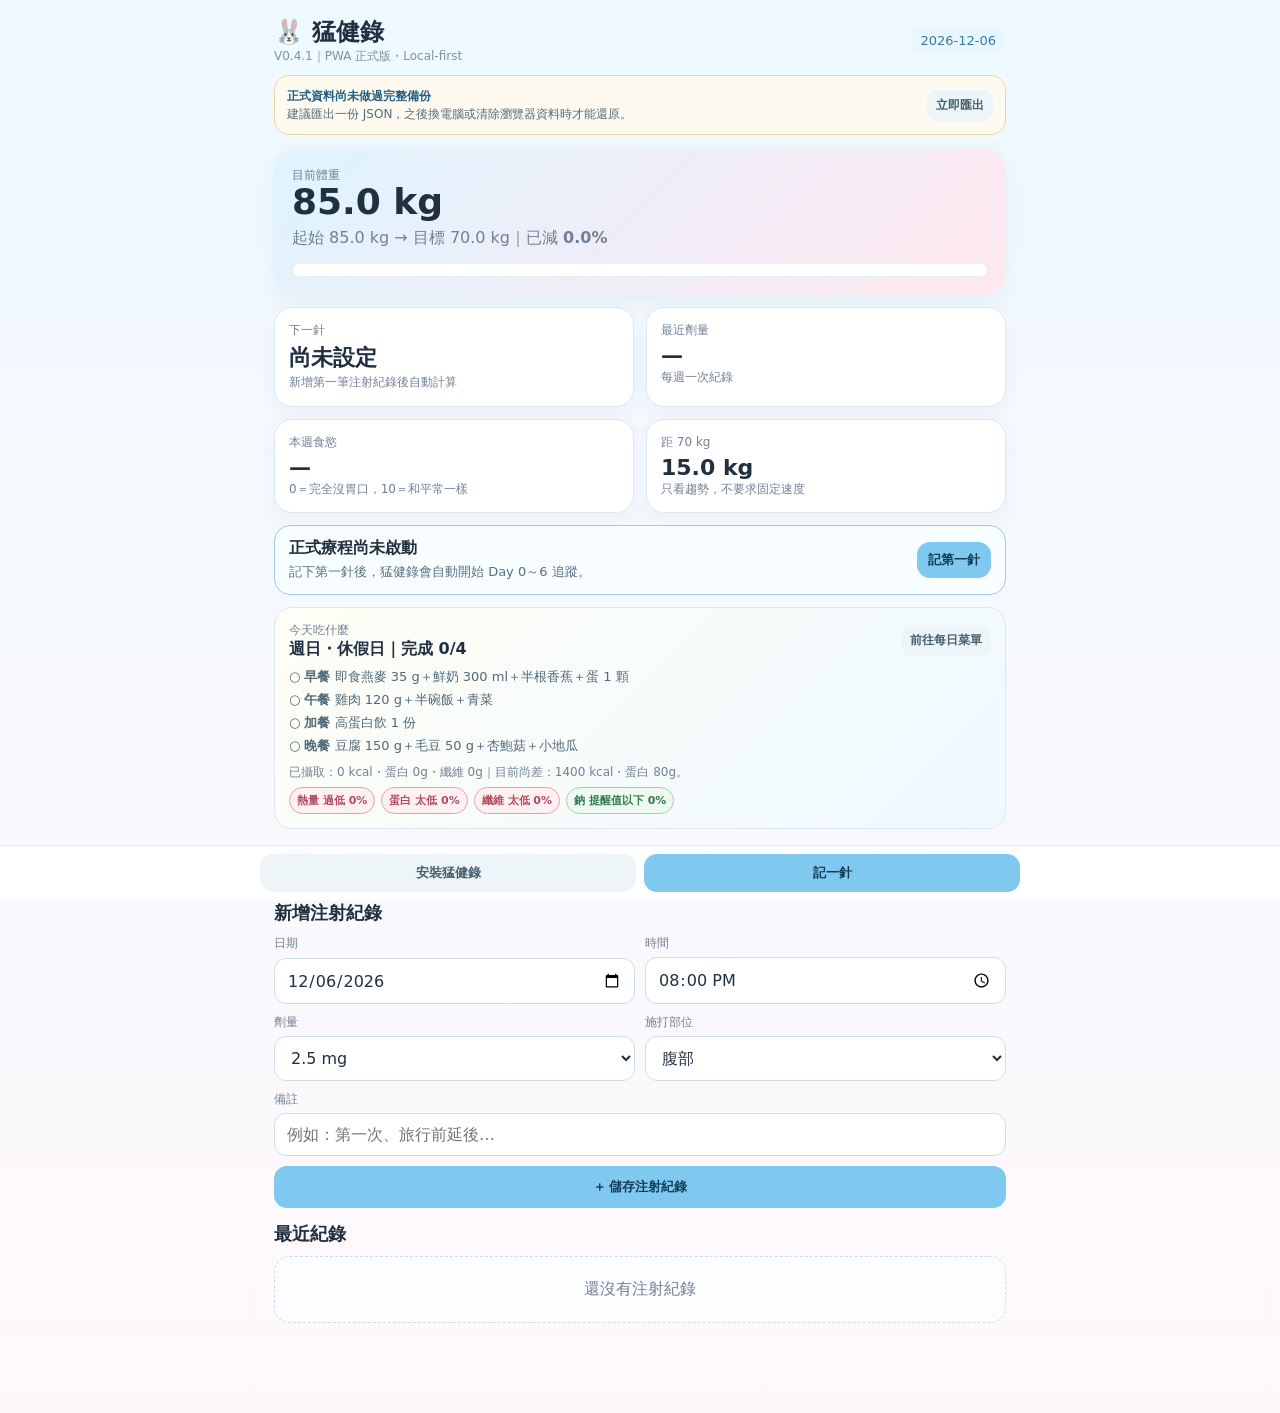
==== commit 7df98057: "V0.4.1：加入鈉 1500 mg 提醒與 2000 mg 上限" ====
--- a/index.html
+++ b/index.html
@@ -213,7 +213,7 @@
         <div class="field"><label>膳食纖維（g）</label><input id="targetFiber" type="number" min="0" step="1" value="25"></div>
         <div class="field"><label>鈣（mg）</label><input id="targetCalcium" type="number" min="0" step="10" value="1000"></div>
         <div class="field"><label>鐵（mg）</label><input id="targetIron" type="number" min="0" step="0.5" value="10"></div>
-        <div class="field"><label>鋅（mg）</label><input id="targetZinc" type="number" min="0" step="0.5" value="8"></div><div class="field"><label>鈉上限參考值（mg，0＝不設定）</label><input id="targetSodium" type="number" min="0" step="50" value="0"></div>
+        <div class="field"><label>鋅（mg）</label><input id="targetZinc" type="number" min="0" step="0.5" value="8"></div><div class="field"><label>鈉提醒值（mg）</label><input id="targetSodiumWarn" type="number" min="0" step="50" value="1500"></div><div class="field"><label>鈉每日上限（mg）</label><input id="targetSodium" type="number" min="0" step="50" value="2000"></div>
       </div>
       <button class="btn" id="saveSettings">儲存設定</button>
       <div class="actions"><button class="btn secondary" id="exportJson">匯出 JSON 備份</button><label class="btn secondary" style="display:inline-block;cursor:pointer">匯入完整備份<input id="importJson" type="file" accept=".json,application/json" hidden></label></div>
@@ -362,11 +362,11 @@
   {id:'corn',name:'玉米',serving:'1 份',kcal:110,protein:3.5,carbs:25,fat:1.5,fiber:3,calcium:4,iron:0.7,zinc:0.6}
 ];
 function foodLibrary(){return [...baseFoods,...(db.foodLibrary?.custom||[])]}
-const defaultData={settings:{startWeight:85,goalWeight:70,nutritionTargets:{kcal:1400,protein:80,fiber:25,calcium:1000,iron:10,zinc:8,sodium:0}},shots:[],weights:[],daily:[],inventory:[],menu:{template:defaultMenu,logs:{}},foodLibrary:{custom:[]},supplements:{items:[],logs:{}},travelDelay:null,reminder:{enabled:false,daysBefore:0,time:'09:00',lastNotifiedKey:null},meta:{appVersion:APP_VERSION}};
+const defaultData={settings:{startWeight:85,goalWeight:70,nutritionTargets:{kcal:1400,protein:80,fiber:25,calcium:1000,iron:10,zinc:8,sodium:2000,sodiumWarn:1500}},shots:[],weights:[],daily:[],inventory:[],menu:{template:defaultMenu,logs:{}},foodLibrary:{custom:[]},supplements:{items:[],logs:{}},travelDelay:null,reminder:{enabled:false,daysBefore:0,time:'09:00',lastNotifiedKey:null},meta:{appVersion:APP_VERSION}};
 let db=load(); let deferredPrompt=null;
 function upgradeMenuTemplate(tpl){if(!Array.isArray(tpl)||tpl.length!==7)return structuredClone(defaultMenu);return defaultMenu.map((baseDay,i)=>{const oldDay=tpl[i]||{};const oldMeals=Array.isArray(oldDay.meals)?oldDay.meals:[];return {...baseDay,...oldDay,meals:baseDay.meals.map(baseMeal=>{const old=oldMeals.find(m=>m.key===baseMeal.key)||{};return {...baseMeal,...old}})}})}
 function uid(prefix='id'){return prefix+'_'+Date.now().toString(36)+'_'+Math.random().toString(36).slice(2,8)}
-function normalize(x={}){const merged={...structuredClone(defaultData),...x,settings:{...defaultData.settings,...(x.settings||{}),nutritionTargets:{...defaultData.settings.nutritionTargets,...(x.settings?.nutritionTargets||{})}},reminder:{...defaultData.reminder,...(x.reminder||{})},inventory:Array.isArray(x.inventory)?x.inventory:[],meta:{...defaultData.meta,...(x.meta||{}),appVersion:APP_VERSION}};merged.shots=(Array.isArray(x.shots)?x.shots:[]).map(s=>({...s,id:s.id||uid('shot')}));merged.weights=(Array.isArray(x.weights)?x.weights:[]).map(w=>({...w,id:w.id||uid('weight')}));merged.menu={template:upgradeMenuTemplate(x.menu?.template),logs:(x.menu?.logs&&typeof x.menu.logs==='object')?x.menu.logs:{}};merged.foodLibrary={custom:Array.isArray(x.foodLibrary?.custom)?x.foodLibrary.custom:[]};merged.supplements=normalizeSupplementsData(x.supplements);delete merged.meta.demo;merged.daily=(Array.isArray(x.daily)?x.daily:[]).map(d=>{if(d.scale===10)return d;const side=d.sideEffect||'無';return {...d,appetite:Math.max(0,Math.min(10,Number(d.appetite||0)*2)),nausea:side==='噁心'?Number(d.severity||0)*2:0,fullness:side==='胃脹'?Number(d.severity||0)*2:0,symptoms:{vomiting:false,constipation:side==='便祕',diarrhea:side==='腹瀉',fatigue:side==='疲倦',dizzy:side==='頭暈',other:side==='其他'},waterMl:null,scale:10}});return merged}
+function normalize(x={}){const merged={...structuredClone(defaultData),...x,settings:{...defaultData.settings,...(x.settings||{}),nutritionTargets:{...defaultData.settings.nutritionTargets,...(x.settings?.nutritionTargets||{})}},reminder:{...defaultData.reminder,...(x.reminder||{})},inventory:Array.isArray(x.inventory)?x.inventory:[],meta:{...defaultData.meta,...(x.meta||{}),appVersion:APP_VERSION}};if(!Number(merged.settings.nutritionTargets.sodium||0))merged.settings.nutritionTargets.sodium=2000;if(!Number(merged.settings.nutritionTargets.sodiumWarn||0))merged.settings.nutritionTargets.sodiumWarn=1500;merged.shots=(Array.isArray(x.shots)?x.shots:[]).map(s=>({...s,id:s.id||uid('shot')}));merged.weights=(Array.isArray(x.weights)?x.weights:[]).map(w=>({...w,id:w.id||uid('weight')}));merged.menu={template:upgradeMenuTemplate(x.menu?.template),logs:(x.menu?.logs&&typeof x.menu.logs==='object')?x.menu.logs:{}};merged.foodLibrary={custom:Array.isArray(x.foodLibrary?.custom)?x.foodLibrary.custom:[]};merged.supplements=normalizeSupplementsData(x.supplements);delete merged.meta.demo;merged.daily=(Array.isArray(x.daily)?x.daily:[]).map(d=>{if(d.scale===10)return d;const side=d.sideEffect||'無';return {...d,appetite:Math.max(0,Math.min(10,Number(d.appetite||0)*2)),nausea:side==='噁心'?Number(d.severity||0)*2:0,fullness:side==='胃脹'?Number(d.severity||0)*2:0,symptoms:{vomiting:false,constipation:side==='便祕',diarrhea:side==='腹瀉',fatigue:side==='疲倦',dizzy:side==='頭暈',other:side==='其他'},waterMl:null,scale:10}});return merged}
 function storageAvailable(){try{const k='__mjlog_storage_test__';localStorage.setItem(k,k);localStorage.removeItem(k);return true}catch(e){return false}}
 function normalizeLoadedData(raw){
   if(raw?.meta?.demo){
@@ -434,12 +434,10 @@
   if(key==='carbs'||key==='fat')return {cls:'nutri-neutral',text:'⚪ 未設定目標',pct:null};
   if(key==='sodium'){
     if(!known)return {cls:'nutri-neutral',text:'⚪ 部分資料未記錄',pct:null};
-    if(!t)return {cls:'nutri-neutral',text:'⚪ 未設定上限',pct:null};
-    const r=v/t,p=Math.round(r*100);
-    if(r>=1)return {cls:'nutri-red',text:'🔴 已達／超過上限',pct:p};
-    if(r>=.9)return {cls:'nutri-orange',text:'🟠 接近上限',pct:p};
-    if(r>=.7)return {cls:'nutri-yellow',text:'🟡 偏高',pct:p};
-    return {cls:'nutri-green',text:'🟢 上限內',pct:p};
+    const limit=Number(db.settings.nutritionTargets?.sodium||2000),warn=Number(db.settings.nutritionTargets?.sodiumWarn||1500),p=Math.round(v/Math.max(1,limit)*100);
+    if(v>=limit)return {cls:'nutri-red',text:'🔴 已達／超過上限',pct:p};
+    if(v>=warn)return {cls:'nutri-orange',text:'🟠 已達提醒值',pct:p};
+    return {cls:'nutri-green',text:'🟢 提醒值以下',pct:p};
   }
   if(!t)return {cls:'nutri-neutral',text:'⚪ 未設定目標',pct:null};
   const r=v/t,p=Math.round(r*100);
@@ -463,7 +461,7 @@
   menuDayType.value=`${day.label}・${day.kind}`;
   nutritionGrid.innerHTML=nutrientMeta.map(n=>{const known=n.key!=='sodium'||eaten._sodiumKnown,status=nutrientStatus(eaten[n.key],n.key,known);if(n.key==='sodium'){const ev=eaten._sodiumKnown?nfmt(eaten.sodium):'—',pv=planned._sodiumKnown?nfmt(planned.sodium):'—',sub=(eaten._sodiumKnown&&planned._sodiumKnown)?'已吃 / 整日菜單':'部分資料未記錄鈉';return `<div class="nutrition-card ${status.cls}"><div class="nutrition-name">鈉</div><div class="nutrition-value">${ev} / ${pv} <small>mg</small></div><div class="nutrition-sub">${sub}</div>${nutrientStatusHtml(status)}</div>`}return `<div class="nutrition-card ${status.cls}"><div class="nutrition-name">${n.label}</div><div class="nutrition-value">${nfmt(eaten[n.key],n.digits)} / ${nfmt(planned[n.key],n.digits)} <small>${n.unit}</small></div><div class="nutrition-sub">已吃 / 整日菜單</div>${nutrientStatusHtml(status)}</div>`}).join('');
   const gapKeys=['protein','fiber','calcium','iron','zinc']; const gapNames={protein:'蛋白質',fiber:'膳食纖維',calcium:'鈣',iron:'鐵',zinc:'鋅'}; const targetUnits={protein:'g',fiber:'g',calcium:'mg',iron:'mg',zinc:'mg'};
-  const kt=Number(db.settings.nutritionTargets.kcal||0),kgap=Math.max(0,kt-eaten.kcal),pgap=Math.max(0,Number(db.settings.nutritionTargets.protein||0)-eaten.protein),st=Number(db.settings.nutritionTargets.sodium||0),sodiumLine=st?`<br>鈉：${eaten._sodiumKnown?`${nfmt(eaten.sodium)} / 上限 ${nfmt(st)} mg`:'—（部分資料未記錄鈉）'}`:'';const deletedCount=Object.values(log.deleted||{}).filter(Boolean).length;nutritionGap.innerHTML=`<b>${date===ymd()?'目前尚差':'當日尚差'}（相對個人參考值）</b><br>熱量：${nfmt(kgap)} kcal・蛋白質：${nfmt(pgap,1)} g<br>`+gapKeys.filter(k=>k!=='protein').map(k=>{const t=Number(db.settings.nutritionTargets[k]||0),g=Math.max(0,t-eaten[k]);return `${gapNames[k]}：尚差 ${nfmt(g,k==='fiber'||k==='iron'||k==='zinc'?1:0)} ${targetUnits[k]}`}).join('・')+sodiumLine+`<br><span class="hint">未到一天結束前，這裡只表示「目前尚差」，不等於判定今日營養不足。</span>`+(deletedCount?`<br><span class="gap-near">※ 今日已刪除 ${deletedCount} 筆計畫菜單；實際執行紀錄不受影響。</span>`:'')+(Object.keys(log.swaps||{}).some(k=>log.swaps[k])?'<br><span class="gap-near">※ 今日有換餐；計畫營養仍沿用原餐估算。</span>':'')+(Object.values(log.actual||{}).some(a=>a&&a.nutritionFactor===null&&!a.nutrients)?'<br><span class="gap-near">※ 有實際執行內容未計入營養；紀錄仍完整保留。</span>':'')+(Object.values(log.actual||{}).some(a=>a?.nutrients)?'<br><span class="gap-good">※ 有餐次使用「實際營養計算」，今日已攝取優先採實際值。</span>':'');
+  const kt=Number(db.settings.nutritionTargets.kcal||0),kgap=Math.max(0,kt-eaten.kcal),pgap=Math.max(0,Number(db.settings.nutritionTargets.protein||0)-eaten.protein),st=Number(db.settings.nutritionTargets.sodium||2000),swarn=Number(db.settings.nutritionTargets.sodiumWarn||1500),sodiumLine=`<br>鈉：${eaten._sodiumKnown?`${nfmt(eaten.sodium)} mg｜提醒 ${nfmt(swarn)}・上限 ${nfmt(st)} mg`:'—（部分資料未記錄鈉）'}`;const deletedCount=Object.values(log.deleted||{}).filter(Boolean).length;nutritionGap.innerHTML=`<b>${date===ymd()?'目前尚差':'當日尚差'}（相對個人參考值）</b><br>熱量：${nfmt(kgap)} kcal・蛋白質：${nfmt(pgap,1)} g<br>`+gapKeys.filter(k=>k!=='protein').map(k=>{const t=Number(db.settings.nutritionTargets[k]||0),g=Math.max(0,t-eaten[k]);return `${gapNames[k]}：尚差 ${nfmt(g,k==='fiber'||k==='iron'||k==='zinc'?1:0)} ${targetUnits[k]}`}).join('・')+sodiumLine+`<br><span class="hint">未到一天結束前，這裡只表示「目前尚差」，不等於判定今日營養不足。</span>`+(deletedCount?`<br><span class="gap-near">※ 今日已刪除 ${deletedCount} 筆計畫菜單；實際執行紀錄不受影響。</span>`:'')+(Object.keys(log.swaps||{}).some(k=>log.swaps[k])?'<br><span class="gap-near">※ 今日有換餐；計畫營養仍沿用原餐估算。</span>':'')+(Object.values(log.actual||{}).some(a=>a&&a.nutritionFactor===null&&!a.nutrients)?'<br><span class="gap-near">※ 有實際執行內容未計入營養；紀錄仍完整保留。</span>':'')+(Object.values(log.actual||{}).some(a=>a?.nutrients)?'<br><span class="gap-good">※ 有餐次使用「實際營養計算」，今日已攝取優先採實際值。</span>':'');
   const activeMeals=day.meals.filter(m=>!log.deleted?.[m.key]);
   menuMealList.innerHTML=activeMeals.length?activeMeals.map(m=>{const a=log.actual?.[m.key];const checked=a?a.mode!=='none':!!log.done?.[m.key];const actualTag=a?`<span class="actual-badge">實際已記：${esc(actualLabel(a))}${a.nutrients?'・已計算':''}</span>`:'';return `<div class="meal-card"><div class="meal-row"><input class="meal-check" type="checkbox" data-meal-done="${m.key}" ${checked?'checked':''} ${a?'disabled':''}><div class="meal-main"><div class="meal-name">${esc(m.name)}${actualTag}</div><div class="meal-text">${esc(menuMealText(date,m))}</div><div class="meal-meta"><span class="meal-chip">${Number(m.kcal)} kcal</span><span class="meal-chip">蛋白 ${Number(m.protein)}g</span><span class="meal-chip">碳水 ${Number(m.carbs)}g</span><span class="meal-chip">脂肪 ${Number(m.fat)}g</span><span class="meal-chip">纖維 ${nfmt(m.fiber,1)}g</span></div><div class="nutri-line">鈣 ${nfmt(m.calcium)} mg・鐵 ${nfmt(m.iron,1)} mg・鋅 ${nfmt(m.zinc,1)} mg｜澱粉：${esc(m.starch||'—')}${log.swaps?.[m.key]?'｜今日已換餐（營養沿用原餐估算）':''}</div><div class="meal-actions"><button class="smallbtn meal-swap" data-meal-edit="${m.key}">臨時換餐</button><button class="smallbtn actual" data-meal-actual="${m.key}">實際執行</button><button class="smallbtn delete-shot" data-meal-delete="${m.key}">刪除菜單</button></div></div></div></div>`}).join(''):`<div class="empty">今天的計畫菜單已清空。<br><span class="hint">「實際執行」紀錄仍保留；按「還原今天預設」即可恢復。</span></div>`;
   menuMealList.querySelectorAll('[data-meal-done]').forEach(el=>el.onchange=()=>{const lg=getMenuLog(date);lg.done[el.dataset.mealDone]=el.checked;save()});
@@ -554,7 +552,7 @@
   const currentDose=ls?.dose;const currentCount=currentDose?db.inventory.filter(x=>x.dose===currentDose).reduce((s,x)=>s+Number(x.remaining||0),0):0;stockCurrentDose.textContent=currentDose?`${currentDose} 還有 ${currentCount} 劑`:'尚無目前劑量';
   stockList.innerHTML=db.inventory.length?[...db.inventory].sort((a,b)=>(b.date||'').localeCompare(a.date||'')).map(x=>`<div class="item"><div class="item-top"><div class="item-title">${fmtDate(x.date)}・${esc(x.dose)}</div><span class="badge">剩 ${Number(x.remaining)}/${Number(x.qty)} 劑</span></div><div class="item-meta">單劑 $${money(unitCost(x))}｜總價 $${money(x.totalCost)}${x.source?'｜'+esc(x.source):''}${x.expiry?'｜效期 '+fmtDate(x.expiry):''}</div></div>`).join(''):'<div class="empty">還沒有藥物庫存</div>';
   reminderDays.value=String(db.reminder.daysBefore??0);reminderTime.value=db.reminder.time||'09:00';const ns2=getNext();const rt=reminderTarget();reminderStatus.textContent=db.reminder.enabled?'已開啟':'未開啟';reminderNext.textContent=ns2?(db.reminder.enabled?`預計 ${fmtDate(rt)} ${db.reminder.time} 提醒；下一針 ${fmtDate(ns2)}`:`下一針 ${fmtDate(ns2)}`):'尚未設定下一針';
-  startWeight.value=sw;goalWeight.value=gw;targetKcal.value=db.settings.nutritionTargets.kcal;targetProtein.value=db.settings.nutritionTargets.protein;targetFiber.value=db.settings.nutritionTargets.fiber;targetCalcium.value=db.settings.nutritionTargets.calcium;targetIron.value=db.settings.nutritionTargets.iron;targetZinc.value=db.settings.nutritionTargets.zinc;targetSodium.value=db.settings.nutritionTargets.sodium??0;travelOriginal.value=getBaseNext()||'';previewDelay();renderMenu();renderCycleWeek();renderSupplements();
+  startWeight.value=sw;goalWeight.value=gw;targetKcal.value=db.settings.nutritionTargets.kcal;targetProtein.value=db.settings.nutritionTargets.protein;targetFiber.value=db.settings.nutritionTargets.fiber;targetCalcium.value=db.settings.nutritionTargets.calcium;targetIron.value=db.settings.nutritionTargets.iron;targetZinc.value=db.settings.nutritionTargets.zinc;targetSodiumWarn.value=db.settings.nutritionTargets.sodiumWarn??1500;targetSodium.value=db.settings.nutritionTargets.sodium??2000;travelOriginal.value=getBaseNext()||'';previewDelay();renderMenu();renderCycleWeek();renderSupplements();
   const realShots=db.shots.length>0;liveStrip.classList.toggle('active',realShots);if(realShots){const ld=cycleDay(today);liveCopy.textContent='正式療程進行中';liveModeText.textContent=ld!==null?`今天是 Day ${ld}｜最近一針 ${fmtDate(ls.date)}・${ls.dose}`:`最近一針 ${fmtDate(ls.date)}・${ls.dose}`;}else{liveCopy.textContent='正式療程尚未啟動';liveModeText.textContent='記下第一針後，猛健錄會自動開始 Day 0～6 追蹤。'}activateLive.textContent=realShots?'記下一針':'記第一針';goDaily.style.display=realShots?'inline-block':'none';
 }
 function previewDelay(){const base=getBaseNext();if(!base){travelNewDate.textContent='—';travelHint.textContent='先新增一筆注射紀錄';return}const n=Number(delayDays.value||0);const nd=addDays(base,n);travelNewDate.textContent=fmtDate(nd);travelHint.textContent=n<=4?`比原定日期晚 ${n} 天`:`比原定日期晚 ${n} 天；已超過 4 天，請依仿單／醫師確認這次是否應跳過。`;}
@@ -604,7 +602,7 @@
 function backupAgeDays(){const iso=db.meta?.lastFullBackupAt;if(!iso)return null;const t=new Date(iso).getTime();return Number.isFinite(t)?Math.floor((Date.now()-t)/86400000):null}
 function updateBackupStatus(){const age=backupAgeDays(),has=hasMeaningfulData();if(age===null){backupStatusHint.innerHTML=has?'尚未記錄完整 JSON 備份。<b>正式療程資料已存在，建議現在先備份一次。</b>':'尚未建立完整備份；目前也還沒有需要保護的正式紀錄。'}else backupStatusHint.textContent=`上次完整備份：${new Date(db.meta.lastFullBackupAt).toLocaleString('zh-TW')}（約 ${Math.max(0,age)} 天前）`;const warn=has&&(age===null||age>=7);backupStrip.hidden=!warn;if(warn)backupStripText.innerHTML=age===null?'<b>正式資料尚未做過完整備份</b><br>建議匯出一份 JSON，之後換電腦或清除瀏覽器資料時才能還原。':`<b>距離上次完整備份約 ${age} 天</b><br>建議再留一份最新 JSON。`}
 function updatePwaStatus(){const fileMode=location.protocol==='file:',sw='serviceWorker'in navigator,standalone=isStandaloneMode();let html='';if(fileMode)html='<span class="pwa-dot bad"></span><b>PWA 未啟用。</b> 請從 GitHub Pages 正式網址開啟猛健錄。';else if(!sw)html='<span class="pwa-dot bad"></span>這個瀏覽器不支援 Service Worker，僅能當一般網頁使用。';else if(standalone)html='<span class="pwa-dot ok"></span><b>已以獨立 App 視窗執行。</b> 離線快取可用。';else html='<span class="pwa-dot warn"></span>PWA 環境已可用，但目前仍在一般瀏覽器分頁。Firefox Windows 可用網址列的「網路應用程式」按鈕安裝到工作列。';pwaModeHint.innerHTML=html;installBtn.style.display=(!fileMode&&!standalone)?'block':'none'}
-saveSettings.onclick=()=>{db.settings.startWeight=Number(startWeight.value);db.settings.goalWeight=Number(goalWeight.value);db.settings.nutritionTargets={kcal:Number(targetKcal.value||0),protein:Number(targetProtein.value||0),fiber:Number(targetFiber.value||0),calcium:Number(targetCalcium.value||0),iron:Number(targetIron.value||0),zinc:Number(targetZinc.value||0),sodium:Number(targetSodium.value||0)};save()};
+saveSettings.onclick=()=>{db.settings.startWeight=Number(startWeight.value);db.settings.goalWeight=Number(goalWeight.value);db.settings.nutritionTargets={kcal:Number(targetKcal.value||0),protein:Number(targetProtein.value||0),fiber:Number(targetFiber.value||0),calcium:Number(targetCalcium.value||0),iron:Number(targetIron.value||0),zinc:Number(targetZinc.value||0),sodiumWarn:Number(targetSodiumWarn.value||1500),sodium:Number(targetSodium.value||2000)};save()};
 function exportFullBackup(){db.meta.lastFullBackupAt=new Date().toISOString();persistDb();const blob=new Blob([JSON.stringify(db,null,2)],{type:'application/json'});const a=document.createElement('a');a.href=URL.createObjectURL(blob);a.download=`猛健錄_完整備份_${ymd()}.json`;a.click();setTimeout(()=>URL.revokeObjectURL(a.href),1000);updateBackupStatus()}
 exportJson.onclick=exportFullBackup;backupNow.onclick=exportFullBackup;
 importJson.onchange=e=>{const f=e.target.files[0];if(!f)return;const r=new FileReader();r.onload=()=>{try{const raw=JSON.parse(r.result);validateFullBackup(raw);if(!confirm('匯入「完整備份」會以備份內容取代目前猛健錄全部資料。確定？'))return;db=normalize(raw);save();alert('完整備份匯入完成')}catch(err){alert('完整備份匯入失敗：'+err.message)}finally{e.target.value=''}};r.readAsText(f)};
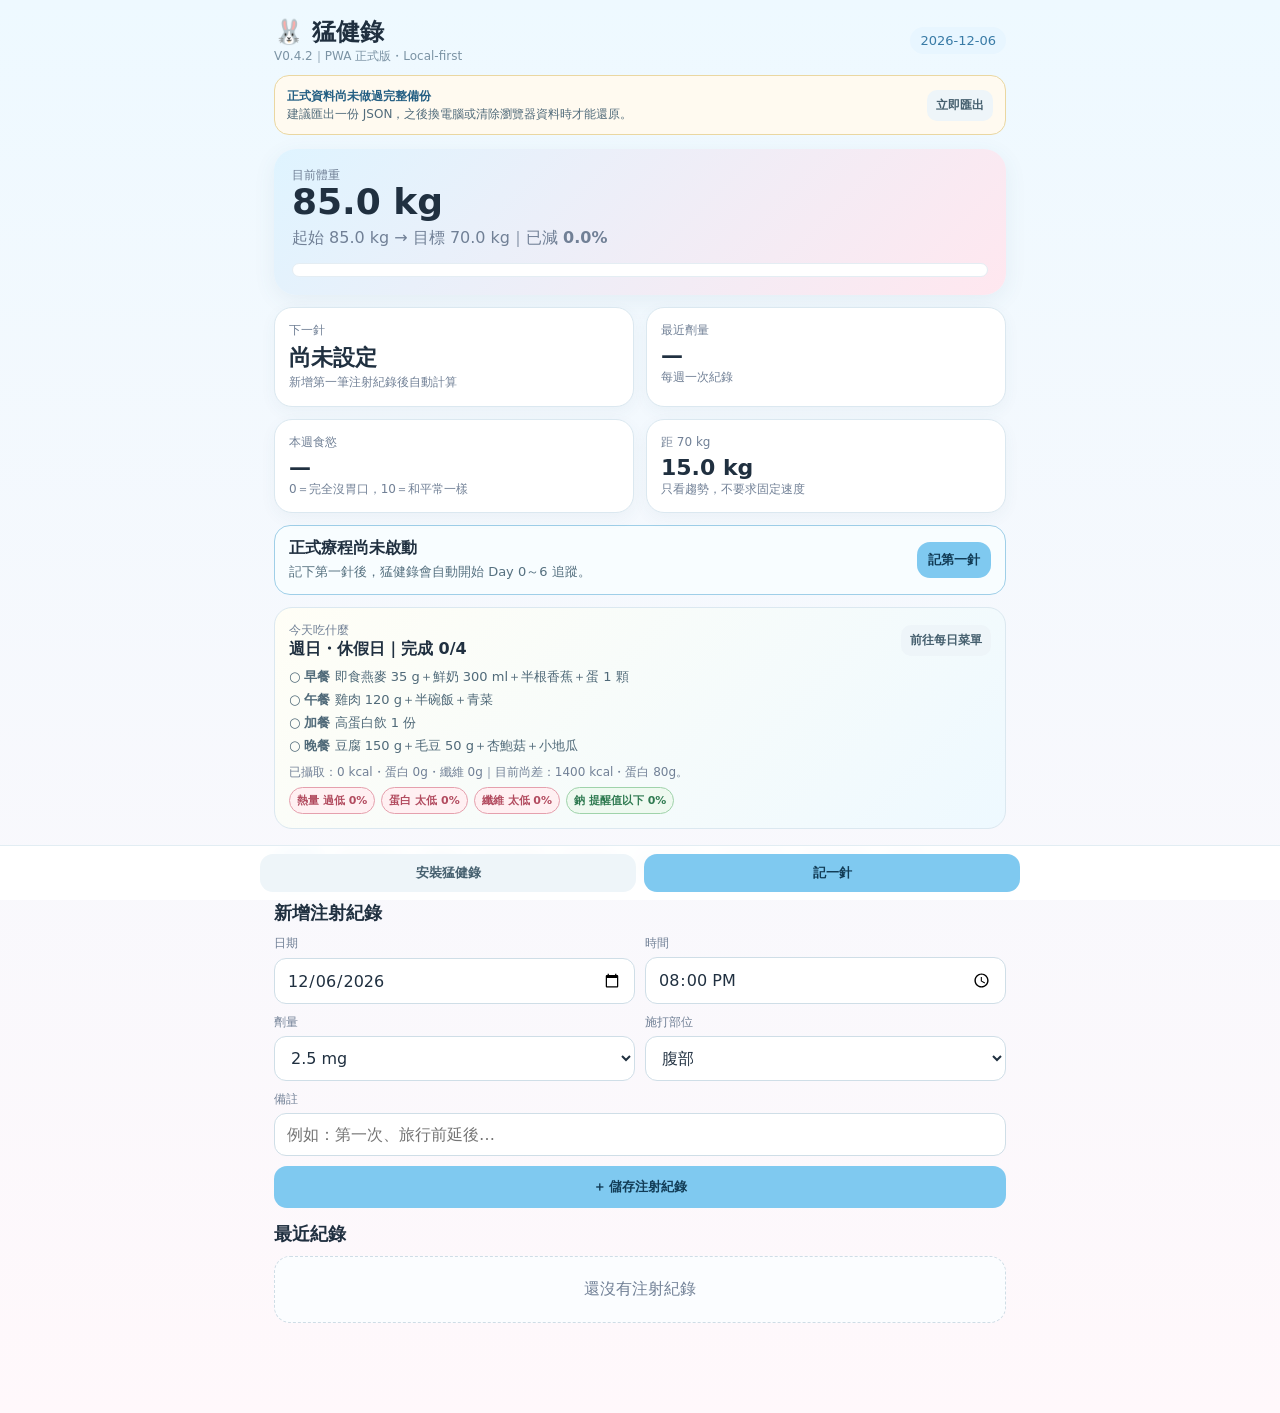
==== commit 0ebafd44: "猛健錄 V0.4.2：ChatGPT 匯入支援補充劑" ====
--- a/index.html
+++ b/index.html
@@ -11,7 +11,7 @@
 <link rel="icon" href="icon.svg" type="image/svg+xml" />
 <link rel="apple-touch-icon" href="icons/icon-192.png" />
 <link rel="stylesheet" href="chatgpt-paste.css" />
-<title>猛健錄 V0.4.1</title>
+<title>猛健錄 V0.4.2</title>
 <style>
 :root{--bg:#f7fbff;--card:#fff;--ink:#203040;--muted:#718096;--blue:#bfe8ff;--blue2:#e8f6ff;--pink:#ffd7e5;--green:#dff5de;--yellow:#fff1b8;--line:#dbe8f0;--accent:#4d9fd1;--danger:#d95f76}
 *{box-sizing:border-box}body{margin:0;background:linear-gradient(180deg,#eef9ff,#fff8fb);font-family:system-ui,-apple-system,"Segoe UI","Noto Sans TC",sans-serif;color:var(--ink)}
@@ -40,7 +40,7 @@
 </head>
 <body>
 <div class="app">
-  <div class="top"><div><div class="title">🐰 猛健錄</div><div class="ver">V0.4.1｜PWA 正式版・Local-first</div></div><span class="pill" id="todayPill"></span></div>
+  <div class="top"><div><div class="title">🐰 猛健錄</div><div class="ver">V0.4.2｜PWA 正式版・Local-first</div></div><span class="pill" id="todayPill"></span></div>
   <div class="system-strip update" id="updateStrip" hidden><div class="system-copy"><b>猛健錄有新版程式</b><br>資料仍留在本機；重新載入只更新程式，不會清空紀錄。</div><div class="system-actions"><button class="smallbtn actual" id="applyUpdate">重新載入更新</button></div></div>
   <div class="system-strip backup" id="backupStrip" hidden><div class="system-copy" id="backupStripText"><b>建議做一次完整備份</b></div><div class="system-actions"><button class="smallbtn" id="backupNow">立即匯出</button></div></div>
 
@@ -123,7 +123,7 @@
       <div class="row"><div class="field"><label>查看日期</label><input id="menuDate" type="date"></div><div class="field"><label>當日類型</label><input id="menuDayType" disabled></div></div>
       <div class="card"><div class="label">今日營養總覽</div><div class="hint">前面的數字＝已勾選吃完；後面的數字＝整日菜單預估。營養值依食材與份量粗估。</div><div class="nutrition-grid" id="nutritionGrid"></div><div class="gap-box" id="nutritionGap"></div></div>
       <div class="list" id="menuMealList"></div>
-      <div class="actions"><button class="btn" id="openChatgptPaste">貼上 ChatGPT 紀錄</button><button class="btn secondary" id="undoMealsPatchMenu" style="display:none">復原上次飲食匯入</button><button class="btn secondary" id="resetTodayMenu">還原今天預設</button><button class="btn danger" id="clearTodayMenu">清空今天菜單</button></div>
+      <div class="actions"><button class="btn" id="openChatgptPaste">貼上 ChatGPT 紀錄</button><button class="btn secondary" id="undoMealsPatchMenu" style="display:none">復原上次匯入</button><button class="btn secondary" id="resetTodayMenu">還原今天預設</button><button class="btn danger" id="clearTodayMenu">清空今天菜單</button></div>
     </div>
     <div class="section-title">本週 7 日菜單</div>
     <div class="menu-week" id="menuWeek"></div>
@@ -217,7 +217,7 @@
       </div>
       <button class="btn" id="saveSettings">儲存設定</button>
       <div class="actions"><button class="btn secondary" id="exportJson">匯出 JSON 備份</button><label class="btn secondary" style="display:inline-block;cursor:pointer">匯入完整備份<input id="importJson" type="file" accept=".json,application/json" hidden></label></div>
-      <div class="card"><b>飲食紀錄合併匯入</b><div class="hint" style="margin:5px 0 10px">只更新 JSON 指定日期／餐次的「實際執行」，不會改動注射、體重、藥物庫存、設定或每日症狀。重複匯入相同內容會自動略過；若該餐已有紀錄，匯入前會先提示衝突數量。</div><div class="actions"><label class="btn secondary" style="display:inline-block;cursor:pointer">選擇飲食紀錄 JSON<input id="importMealsPatch" type="file" accept=".json,application/json" hidden></label><button class="btn secondary" id="undoMealsPatch" style="display:none">復原上次飲食合併</button><a class="btn secondary" href="./飲食匯入格式範例.json" download style="display:inline-block;text-decoration:none">下載格式範例</a></div></div>
+      <div class="card"><b>飲食／補充劑合併匯入</b><div class="hint" style="margin:5px 0 10px">只更新 JSON 指定日期／餐次的「實際執行」，不會改動注射、體重、藥物庫存、設定或每日症狀。重複匯入相同內容會自動略過；若該餐已有紀錄，匯入前會先提示衝突數量。</div><div class="actions"><label class="btn secondary" style="display:inline-block;cursor:pointer">選擇飲食紀錄 JSON<input id="importMealsPatch" type="file" accept=".json,application/json" hidden></label><button class="btn secondary" id="undoMealsPatch" style="display:none">復原上次飲食合併</button><a class="btn secondary" href="./飲食匯入格式範例.json" download style="display:inline-block;text-decoration:none">下載格式範例</a></div></div>
       <div class="card" id="storageModeCard"><b>本機資料保存</b><div class="hint" id="storageModeHint" style="margin-top:5px"></div></div>
       <div class="card" id="pwaModeCard"><b>PWA 狀態</b><div class="hint" id="pwaModeHint" style="margin-top:5px"></div></div>
       <div class="card" id="backupStatusCard"><b>完整備份</b><div class="hint" id="backupStatusHint" style="margin-top:5px"></div></div>
@@ -277,7 +277,7 @@
 <div class="actual-toast" id="chatgptPasteToast" role="dialog" aria-modal="true" aria-labelledby="chatgptPasteTitle">
   <div class="toast-head"><div><div class="label">飲食紀錄合併匯入</div><div class="toast-title" id="chatgptPasteTitle">貼上 ChatGPT 紀錄</div></div><button class="toast-close" id="closeChatgptPaste" aria-label="關閉">×</button></div>
   <div class="toast-form">
-    <div class="toast-note">只接受固定的 <b>mengjianlu_meals_patch_v1</b> JSON。可以貼純 JSON，或完整的 <code>```json ... ```</code> 程式碼區塊；不會使用 AI 猜格式。</div>
+    <div class="toast-note">只接受固定的 <b>mengjianlu_meals_patch_v1</b> JSON，可包含餐次、補充劑或兩者。可以貼純 JSON，或完整的 <code>```json ... ```</code> 程式碼區塊；不會使用 AI 猜格式。</div>
     <textarea id="chatgptPasteInput" class="chatgpt-paste-text" spellcheck="false" placeholder="貼上 ChatGPT 產生的 JSON…"></textarea>
     <div class="actions"><button class="btn" id="previewChatgptPaste">解析並預覽</button><button class="btn secondary" id="clearChatgptPaste">清空</button><a class="btn secondary" href="./猛健錄_ChatGPT飲食紀錄輸出格式規格_V1.md" download style="display:inline-block;text-decoration:none">下載輸出格式規格</a></div>
     <div class="paste-error" id="chatgptPasteError" hidden></div>
@@ -287,7 +287,7 @@
       <div class="paste-preview" id="chatgptPastePreviewList"></div>
       <div class="libsync-section" id="chatgptLibrarySyncSection" hidden><div class="libsync-title">同步常吃食物庫</div><div class="paste-summary" id="chatgptLibrarySummary"></div><div class="libsync-list" id="chatgptLibraryPreview"></div></div>
       <div class="toast-actions"><button class="btn" id="applyChatgptPaste">確認匯入</button><button class="btn secondary" id="cancelChatgptPaste">取消</button></div>
-      <div class="toast-note">匯入只會改動上方列出的飲食「實際執行」餐次；注射、體重、藥物庫存、設定與每日症狀不會被修改。成功後可用「復原上次飲食匯入」還原。</div>
+      <div class="toast-note">匯入只會改動上方列出的飲食「實際執行」餐次、常吃食物庫同步項目與當日補充劑紀錄；固定補充劑清單、注射、體重、藥物庫存、設定與每日症狀不會被修改。成功後可用「復原上次匯入」還原。</div>
     </div>
   </div>
 </div>
@@ -295,7 +295,7 @@
 <div class="footer"><div class="footer-inner"><button class="btn secondary" id="installBtn" style="display:none">安裝猛健錄</button><button class="btn" id="quickShot">記一針</button></div></div>
 <script src="supplements.js"></script>
 <script>
-const APP_VERSION='0.4.1';
+const APP_VERSION='0.4.2';
 const KEY='mengjianlu_v030';
 const PREV_KEYS=['mengjianlu_v024','mengjianlu_v023','mengjianlu_v022','mengjianlu_v021','mengjianlu_v020','mengjianlu_v016','mengjianlu_v015','mengjianlu_v014','mengjianlu_v013','mengjianlu_v012','mengjianlu_v011'];
 const LEGACY_KEY='mj_helper_v010';
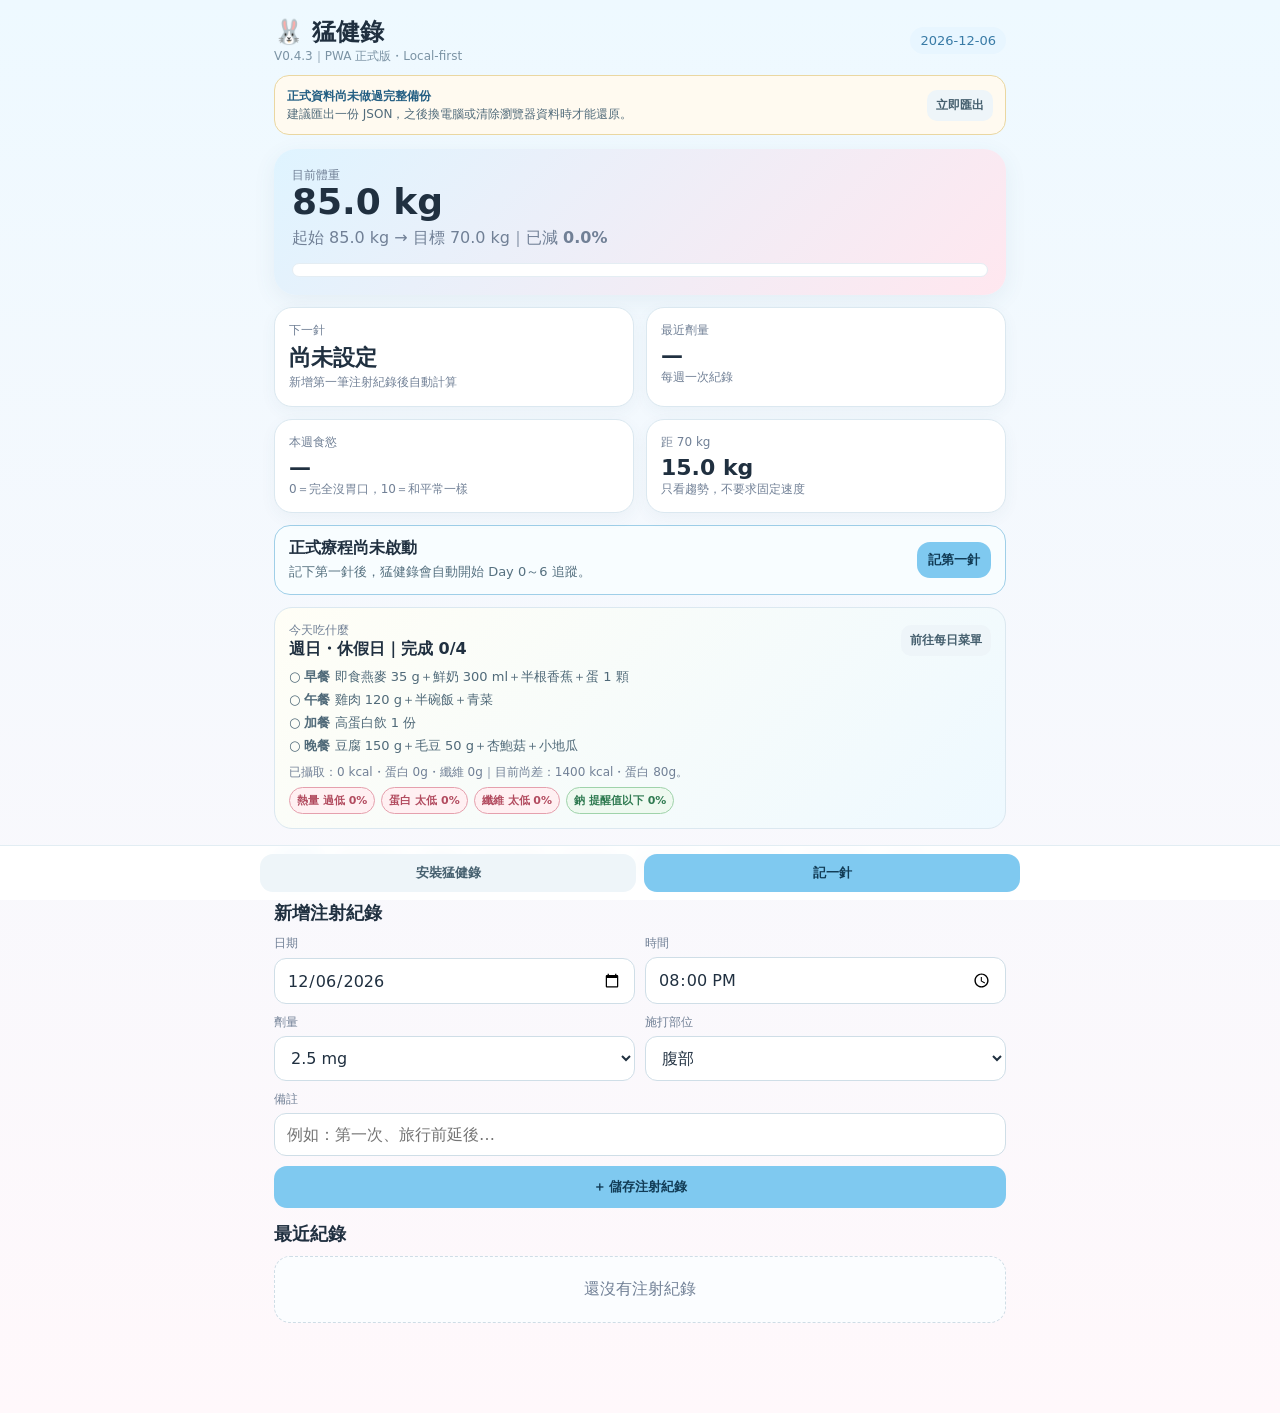
==== commit 3cd6f6a9: "猛健錄 V0.4.3：修正 PWA 匯入模組快取版本混用" ====
--- a/index.html
+++ b/index.html
@@ -10,8 +10,8 @@
 <link rel="manifest" href="manifest.webmanifest" />
 <link rel="icon" href="icon.svg" type="image/svg+xml" />
 <link rel="apple-touch-icon" href="icons/icon-192.png" />
-<link rel="stylesheet" href="chatgpt-paste.css" />
-<title>猛健錄 V0.4.2</title>
+<link rel="stylesheet" href="chatgpt-paste.css?v=0.4.3" />
+<title>猛健錄 V0.4.3</title>
 <style>
 :root{--bg:#f7fbff;--card:#fff;--ink:#203040;--muted:#718096;--blue:#bfe8ff;--blue2:#e8f6ff;--pink:#ffd7e5;--green:#dff5de;--yellow:#fff1b8;--line:#dbe8f0;--accent:#4d9fd1;--danger:#d95f76}
 *{box-sizing:border-box}body{margin:0;background:linear-gradient(180deg,#eef9ff,#fff8fb);font-family:system-ui,-apple-system,"Segoe UI","Noto Sans TC",sans-serif;color:var(--ink)}
@@ -40,7 +40,7 @@
 </head>
 <body>
 <div class="app">
-  <div class="top"><div><div class="title">🐰 猛健錄</div><div class="ver">V0.4.2｜PWA 正式版・Local-first</div></div><span class="pill" id="todayPill"></span></div>
+  <div class="top"><div><div class="title">🐰 猛健錄</div><div class="ver">V0.4.3｜PWA 正式版・Local-first</div></div><span class="pill" id="todayPill"></span></div>
   <div class="system-strip update" id="updateStrip" hidden><div class="system-copy"><b>猛健錄有新版程式</b><br>資料仍留在本機；重新載入只更新程式，不會清空紀錄。</div><div class="system-actions"><button class="smallbtn actual" id="applyUpdate">重新載入更新</button></div></div>
   <div class="system-strip backup" id="backupStrip" hidden><div class="system-copy" id="backupStripText"><b>建議做一次完整備份</b></div><div class="system-actions"><button class="smallbtn" id="backupNow">立即匯出</button></div></div>
 
@@ -293,9 +293,9 @@
 </div>
 
 <div class="footer"><div class="footer-inner"><button class="btn secondary" id="installBtn" style="display:none">安裝猛健錄</button><button class="btn" id="quickShot">記一針</button></div></div>
-<script src="supplements.js"></script>
+<script src="supplements.js?v=0.4.3"></script>
 <script>
-const APP_VERSION='0.4.2';
+const APP_VERSION='0.4.3';
 const KEY='mengjianlu_v030';
 const PREV_KEYS=['mengjianlu_v024','mengjianlu_v023','mengjianlu_v022','mengjianlu_v021','mengjianlu_v020','mengjianlu_v016','mengjianlu_v015','mengjianlu_v014','mengjianlu_v013','mengjianlu_v012','mengjianlu_v011'];
 const LEGACY_KEY='mj_helper_v010';
@@ -621,5 +621,6 @@
 registerPwa();
 const t=ymd();todayPill.textContent=t;shotDate.value=t;weightDate.value=t;dailyDate.value=t;stockDate.value=t;menuDate.value=t;supplementDate.value=t;initSupplementsUI();const stockRepair=repairInventoryAssignments();if(stockRepair.changed)persistDb();render();updateStorageModeHint();updatePwaStatus();updateBackupStatus();refreshUndoMealsPatchButton();setTimeout(()=>checkReminder(),1200);setInterval(()=>checkReminder(),60000);
 </script>
-<script src="chatgpt-paste.js"></script>
+<script src="chatgpt-paste.js?v=0.4.3"></script>
+<script>if(window.CHATGPT_PASTE_APP_VERSION!==APP_VERSION){console.error("匯入模組版本不一致",window.CHATGPT_PASTE_APP_VERSION,APP_VERSION);const b=document.getElementById("openChatgptPaste");if(b){b.disabled=true;b.title="匯入模組版本不一致，請重新整理更新";}setTimeout(()=>alert("猛健錄偵測到匯入模組版本不一致。請重新整理頁面後再匯入；這次不會寫入任何資料。"),0)}</script>
 </body></html>
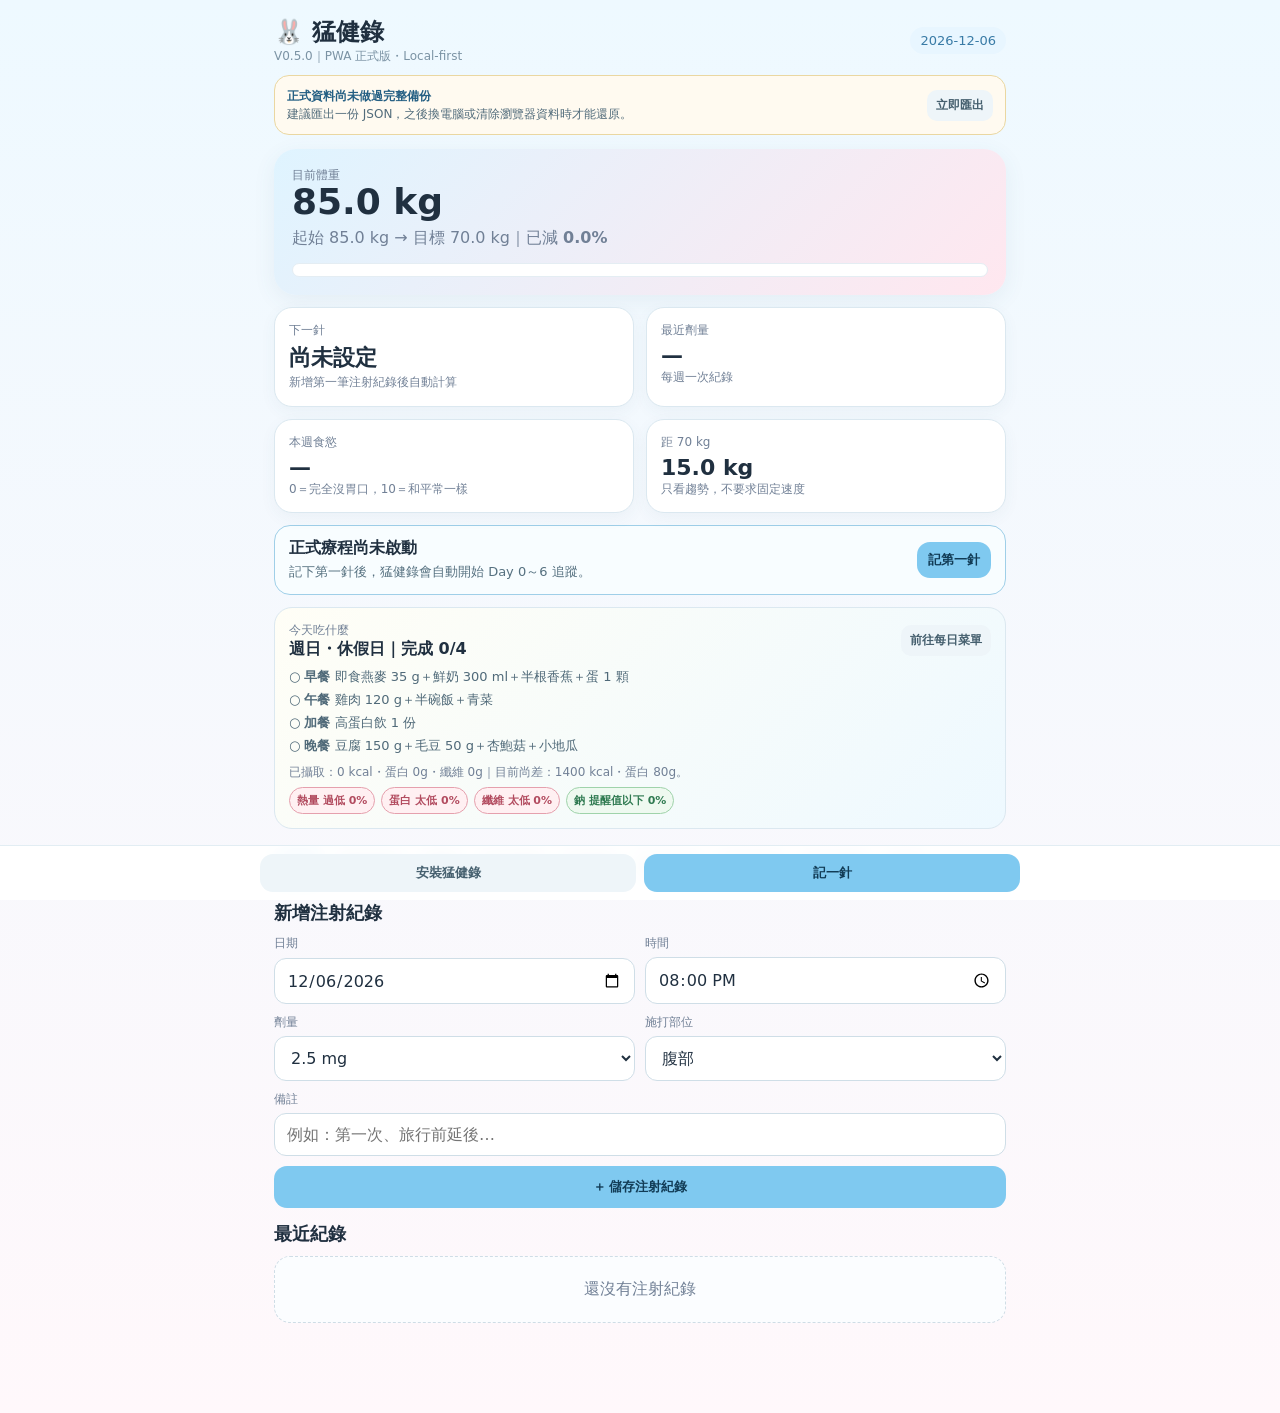
==== commit 3536f835: "猛健錄 V0.5.0 候選：完整營養與補充劑合併統計" ====
--- a/index.html
+++ b/index.html
@@ -10,8 +10,9 @@
 <link rel="manifest" href="manifest.webmanifest" />
 <link rel="icon" href="icon.svg" type="image/svg+xml" />
 <link rel="apple-touch-icon" href="icons/icon-192.png" />
-<link rel="stylesheet" href="chatgpt-paste.css?v=0.4.3" />
-<title>猛健錄 V0.4.3</title>
+<link rel="stylesheet" href="chatgpt-paste.css?v=0.5.0" />
+<link rel="stylesheet" href="nutrition-full.css?v=0.5.0" />
+<title>猛健錄 V0.5.0</title>
 <style>
 :root{--bg:#f7fbff;--card:#fff;--ink:#203040;--muted:#718096;--blue:#bfe8ff;--blue2:#e8f6ff;--pink:#ffd7e5;--green:#dff5de;--yellow:#fff1b8;--line:#dbe8f0;--accent:#4d9fd1;--danger:#d95f76}
 *{box-sizing:border-box}body{margin:0;background:linear-gradient(180deg,#eef9ff,#fff8fb);font-family:system-ui,-apple-system,"Segoe UI","Noto Sans TC",sans-serif;color:var(--ink)}
@@ -40,7 +41,7 @@
 </head>
 <body>
 <div class="app">
-  <div class="top"><div><div class="title">🐰 猛健錄</div><div class="ver">V0.4.3｜PWA 正式版・Local-first</div></div><span class="pill" id="todayPill"></span></div>
+  <div class="top"><div><div class="title">🐰 猛健錄</div><div class="ver">V0.5.0｜PWA 正式版・Local-first</div></div><span class="pill" id="todayPill"></span></div>
   <div class="system-strip update" id="updateStrip" hidden><div class="system-copy"><b>猛健錄有新版程式</b><br>資料仍留在本機；重新載入只更新程式，不會清空紀錄。</div><div class="system-actions"><button class="smallbtn actual" id="applyUpdate">重新載入更新</button></div></div>
   <div class="system-strip backup" id="backupStrip" hidden><div class="system-copy" id="backupStripText"><b>建議做一次完整備份</b></div><div class="system-actions"><button class="smallbtn" id="backupNow">立即匯出</button></div></div>
 
@@ -121,7 +122,7 @@
     <div class="card"><div class="hint">預設是 5 個工作日＋2 個休假日的 7 日循環。「臨時換餐」改的是今天的計畫；「實際執行」記最後真的吃了什麼，會以 toast 浮層開啟。</div></div>
     <div class="form" style="margin-top:10px">
       <div class="row"><div class="field"><label>查看日期</label><input id="menuDate" type="date"></div><div class="field"><label>當日類型</label><input id="menuDayType" disabled></div></div>
-      <div class="card"><div class="label">今日營養總覽</div><div class="hint">前面的數字＝已勾選吃完；後面的數字＝整日菜單預估。營養值依食材與份量粗估。</div><div class="nutrition-grid" id="nutritionGrid"></div><div class="gap-box" id="nutritionGap"></div></div>
+      <div class="card"><div class="label">今日營養總覽</div><div class="hint">前面的數字＝已勾選吃完；後面的數字＝整日菜單預估。營養值依食材與份量粗估。</div><div class="nutrition-grid" id="nutritionGrid"></div><div class="gap-box" id="nutritionGap"></div><details class="full-nutrition" id="fullNutritionDetails"><summary>完整營養成分（飲食＋補充劑）</summary><div class="hint" style="margin-top:6px">只加總有記錄的數值；沒有資料顯示「—」，不會自動當成 0。</div><div id="fullNutritionTable"></div><div id="fullNutritionCustom"></div></details></div>
       <div class="list" id="menuMealList"></div>
       <div class="actions"><button class="btn" id="openChatgptPaste">貼上 ChatGPT 紀錄</button><button class="btn secondary" id="undoMealsPatchMenu" style="display:none">復原上次匯入</button><button class="btn secondary" id="resetTodayMenu">還原今天預設</button><button class="btn danger" id="clearTodayMenu">清空今天菜單</button></div>
     </div>
@@ -155,7 +156,7 @@
         <div class="form" style="margin-top:10px">
           <div class="row"><div class="field"><label>名稱</label><input id="supplementName" placeholder="例如：維生素 C"></div><div class="field"><label>每日用量</label><input id="supplementDose" placeholder="例如：1 顆 / 500 mg"></div></div>
           <div class="row"><div class="field"><label>服用時段</label><select id="supplementTiming"><option value="早餐後">早餐後</option><option value="午餐後">午餐後</option><option value="晚餐後">晚餐後</option><option value="睡前">睡前</option><option value="任意時間">任意時間</option></select></div><div class="field"><label>主要成分／劑量</label><input id="supplementIngredients" placeholder="例如：維生素 D3 25 µg"></div></div>
-          <div class="supplement-grid"><div class="field"><label>鈣 mg</label><input id="supplementCalcium" type="number" min="0" step="1" placeholder="選填"></div><div class="field"><label>鐵 mg</label><input id="supplementIron" type="number" min="0" step="0.1" placeholder="選填"></div><div class="field"><label>鋅 mg</label><input id="supplementZinc" type="number" min="0" step="0.1" placeholder="選填"></div><div class="field"><label>鈉 mg</label><input id="supplementSodium" type="number" min="0" step="1" placeholder="選填"></div></div>
+          <div class="supplement-grid"><div class="field"><label>鈣 mg</label><input id="supplementCalcium" type="number" min="0" step="1" placeholder="選填"></div><div class="field"><label>鐵 mg</label><input id="supplementIron" type="number" min="0" step="0.1" placeholder="選填"></div><div class="field"><label>鋅 mg</label><input id="supplementZinc" type="number" min="0" step="0.1" placeholder="選填"></div><div class="field"><label>鈉 mg</label><input id="supplementSodium" type="number" min="0" step="1" placeholder="選填"></div></div><details class="supplement-more"><summary>更多維生素／礦物質（選填）</summary><div class="supplement-grid" id="supplementExtendedFields" style="margin-top:8px"></div></details>
           <div class="field"><label>備註</label><input id="supplementNote" placeholder="例如：飯後吃、品牌／品項"></div>
           <div class="actions"><button class="btn" id="saveSupplementItem" type="button">加入固定補充劑</button><button class="btn secondary" id="cancelSupplementEdit" type="button" style="display:none">取消編輯</button></div>
         </div>
@@ -293,9 +294,10 @@
 </div>
 
 <div class="footer"><div class="footer-inner"><button class="btn secondary" id="installBtn" style="display:none">安裝猛健錄</button><button class="btn" id="quickShot">記一針</button></div></div>
-<script src="supplements.js?v=0.4.3"></script>
+<script src="nutrition-full.js?v=0.5.0"></script>
+<script src="supplements.js?v=0.5.0"></script>
 <script>
-const APP_VERSION='0.4.3';
+const APP_VERSION='0.5.0';
 const KEY='mengjianlu_v030';
 const PREV_KEYS=['mengjianlu_v024','mengjianlu_v023','mengjianlu_v022','mengjianlu_v021','mengjianlu_v020','mengjianlu_v016','mengjianlu_v015','mengjianlu_v014','mengjianlu_v013','mengjianlu_v012','mengjianlu_v011'];
 const LEGACY_KEY='mj_helper_v010';
@@ -462,6 +464,7 @@
   nutritionGrid.innerHTML=nutrientMeta.map(n=>{const known=n.key!=='sodium'||eaten._sodiumKnown,status=nutrientStatus(eaten[n.key],n.key,known);if(n.key==='sodium'){const ev=eaten._sodiumKnown?nfmt(eaten.sodium):'—',pv=planned._sodiumKnown?nfmt(planned.sodium):'—',sub=(eaten._sodiumKnown&&planned._sodiumKnown)?'已吃 / 整日菜單':'部分資料未記錄鈉';return `<div class="nutrition-card ${status.cls}"><div class="nutrition-name">鈉</div><div class="nutrition-value">${ev} / ${pv} <small>mg</small></div><div class="nutrition-sub">${sub}</div>${nutrientStatusHtml(status)}</div>`}return `<div class="nutrition-card ${status.cls}"><div class="nutrition-name">${n.label}</div><div class="nutrition-value">${nfmt(eaten[n.key],n.digits)} / ${nfmt(planned[n.key],n.digits)} <small>${n.unit}</small></div><div class="nutrition-sub">已吃 / 整日菜單</div>${nutrientStatusHtml(status)}</div>`}).join('');
   const gapKeys=['protein','fiber','calcium','iron','zinc']; const gapNames={protein:'蛋白質',fiber:'膳食纖維',calcium:'鈣',iron:'鐵',zinc:'鋅'}; const targetUnits={protein:'g',fiber:'g',calcium:'mg',iron:'mg',zinc:'mg'};
   const kt=Number(db.settings.nutritionTargets.kcal||0),kgap=Math.max(0,kt-eaten.kcal),pgap=Math.max(0,Number(db.settings.nutritionTargets.protein||0)-eaten.protein),st=Number(db.settings.nutritionTargets.sodium||2000),swarn=Number(db.settings.nutritionTargets.sodiumWarn||1500),sodiumLine=`<br>鈉：${eaten._sodiumKnown?`${nfmt(eaten.sodium)} mg｜提醒 ${nfmt(swarn)}・上限 ${nfmt(st)} mg`:'—（部分資料未記錄鈉）'}`;const deletedCount=Object.values(log.deleted||{}).filter(Boolean).length;nutritionGap.innerHTML=`<b>${date===ymd()?'目前尚差':'當日尚差'}（相對個人參考值）</b><br>熱量：${nfmt(kgap)} kcal・蛋白質：${nfmt(pgap,1)} g<br>`+gapKeys.filter(k=>k!=='protein').map(k=>{const t=Number(db.settings.nutritionTargets[k]||0),g=Math.max(0,t-eaten[k]);return `${gapNames[k]}：尚差 ${nfmt(g,k==='fiber'||k==='iron'||k==='zinc'?1:0)} ${targetUnits[k]}`}).join('・')+sodiumLine+`<br><span class="hint">未到一天結束前，這裡只表示「目前尚差」，不等於判定今日營養不足。</span>`+(deletedCount?`<br><span class="gap-near">※ 今日已刪除 ${deletedCount} 筆計畫菜單；實際執行紀錄不受影響。</span>`:'')+(Object.keys(log.swaps||{}).some(k=>log.swaps[k])?'<br><span class="gap-near">※ 今日有換餐；計畫營養仍沿用原餐估算。</span>':'')+(Object.values(log.actual||{}).some(a=>a&&a.nutritionFactor===null&&!a.nutrients)?'<br><span class="gap-near">※ 有實際執行內容未計入營養；紀錄仍完整保留。</span>':'')+(Object.values(log.actual||{}).some(a=>a?.nutrients)?'<br><span class="gap-good">※ 有餐次使用「實際營養計算」，今日已攝取優先採實際值。</span>':'');
+  renderFullNutrition(date);
   const activeMeals=day.meals.filter(m=>!log.deleted?.[m.key]);
   menuMealList.innerHTML=activeMeals.length?activeMeals.map(m=>{const a=log.actual?.[m.key];const checked=a?a.mode!=='none':!!log.done?.[m.key];const actualTag=a?`<span class="actual-badge">實際已記：${esc(actualLabel(a))}${a.nutrients?'・已計算':''}</span>`:'';return `<div class="meal-card"><div class="meal-row"><input class="meal-check" type="checkbox" data-meal-done="${m.key}" ${checked?'checked':''} ${a?'disabled':''}><div class="meal-main"><div class="meal-name">${esc(m.name)}${actualTag}</div><div class="meal-text">${esc(menuMealText(date,m))}</div><div class="meal-meta"><span class="meal-chip">${Number(m.kcal)} kcal</span><span class="meal-chip">蛋白 ${Number(m.protein)}g</span><span class="meal-chip">碳水 ${Number(m.carbs)}g</span><span class="meal-chip">脂肪 ${Number(m.fat)}g</span><span class="meal-chip">纖維 ${nfmt(m.fiber,1)}g</span></div><div class="nutri-line">鈣 ${nfmt(m.calcium)} mg・鐵 ${nfmt(m.iron,1)} mg・鋅 ${nfmt(m.zinc,1)} mg｜澱粉：${esc(m.starch||'—')}${log.swaps?.[m.key]?'｜今日已換餐（營養沿用原餐估算）':''}</div><div class="meal-actions"><button class="smallbtn meal-swap" data-meal-edit="${m.key}">臨時換餐</button><button class="smallbtn actual" data-meal-actual="${m.key}">實際執行</button><button class="smallbtn delete-shot" data-meal-delete="${m.key}">刪除菜單</button></div></div></div></div>`}).join(''):`<div class="empty">今天的計畫菜單已清空。<br><span class="hint">「實際執行」紀錄仍保留；按「還原今天預設」即可恢復。</span></div>`;
   menuMealList.querySelectorAll('[data-meal-done]').forEach(el=>el.onchange=()=>{const lg=getMenuLog(date);lg.done[el.dataset.mealDone]=el.checked;save()});
@@ -586,9 +589,9 @@
 function validYmdStrict(v){if(!/^\d{4}-\d{2}-\d{2}$/.test(String(v||'')))return false;const d=new Date(v+'T00:00:00');return !Number.isNaN(d.getTime())&&ymd(d)===v}
 function mealKeysAllowed(){return new Set(db.menu.template.flatMap(d=>d.meals.map(m=>m.key)))}
 function safeNum(v,label,max=100000){if(v===null||v===undefined||v==='')throw Error(label+' 不可留白');const n=Number(v);if(!Number.isFinite(n)||n<0||n>max)throw Error(label+' 必須是合理的非負數');return n}
-function normalizePatchFood(x,day,key,i){if(!x||typeof x!=='object'||Array.isArray(x))throw Error(`${day} ${key} 第 ${i+1} 項食物格式錯誤`);const name=String(x.name||'').trim();if(!name||name.length>120)throw Error(`${day} ${key} 第 ${i+1} 項缺少食物名稱`);const qty=x.qty===undefined?1:safeNum(x.qty,`${day} ${key} ${name} 份數`,100);if(!(qty>0))throw Error(`${day} ${key} ${name} 份數必須大於 0`);const source=String(x.source||'').trim().toLowerCase();if(source&&!['label','estimated','unknown','package','packaging','estimate'].includes(source))throw Error(`${day} ${key} ${name} source 不支援`);return {id:String(x.id||`import_${day}_${key}_${i}`),name,serving:String(x.serving||'1 份').slice(0,120),qty,kcal:safeNum(x.kcal,`${name} 熱量`,10000),protein:safeNum(x.protein,`${name} 蛋白質`,1000),carbs:safeNum(x.carbs,`${name} 碳水`,1000),fat:safeNum(x.fat,`${name} 脂肪`,1000),fiber:safeNum(x.fiber,`${name} 纖維`,1000),calcium:safeNum(x.calcium,`${name} 鈣`,100000),iron:safeNum(x.iron,`${name} 鐵`,10000),zinc:safeNum(x.zinc,`${name} 鋅`,10000),sodium:safeNum(x.sodium,`${name} 鈉`,100000),source,sourceNote:String(x.sourceNote||'').trim().slice(0,800)} }
+function normalizePatchFood(x,day,key,i){if(!x||typeof x!=='object'||Array.isArray(x))throw Error(`${day} ${key} 第 ${i+1} 項食物格式錯誤`);const name=String(x.name||'').trim();if(!name||name.length>120)throw Error(`${day} ${key} 第 ${i+1} 項缺少食物名稱`);const qty=x.qty===undefined?1:safeNum(x.qty,`${day} ${key} ${name} 份數`,100);if(!(qty>0))throw Error(`${day} ${key} ${name} 份數必須大於 0`);const source=String(x.source||'').trim().toLowerCase();if(source&&!['label','estimated','unknown','package','packaging','estimate'].includes(source))throw Error(`${day} ${key} ${name} source 不支援`);return {id:String(x.id||`import_${day}_${key}_${i}`),name,serving:String(x.serving||'1 份').slice(0,120),qty,kcal:safeNum(x.kcal,`${name} 熱量`,10000),protein:safeNum(x.protein,`${name} 蛋白質`,1000),carbs:safeNum(x.carbs,`${name} 碳水`,1000),fat:safeNum(x.fat,`${name} 脂肪`,1000),fiber:safeNum(x.fiber,`${name} 纖維`,1000),calcium:safeNum(x.calcium,`${name} 鈣`,100000),iron:safeNum(x.iron,`${name} 鐵`,10000),zinc:safeNum(x.zinc,`${name} 鋅`,10000),sodium:safeNum(x.sodium,`${name} 鈉`,100000),extraNutrition:normalizeExtendedNutritionObject(x.extraNutrition||x.micros||{},`${name} extraNutrition`),source,sourceNote:String(x.sourceNote||'').trim().slice(0,800)} }
 function validateMealsPatch(raw){if(!raw||typeof raw!=='object'||raw.format!=='mengjianlu_meals_patch_v1')throw Error('不是猛健錄飲食合併檔（format 應為 mengjianlu_meals_patch_v1）');if(!Array.isArray(raw.days)||raw.days.length<1||raw.days.length>366)throw Error('days 必須包含 1～366 天');const allowed=mealKeysAllowed(),seenDates=new Set();const days=raw.days.map(day=>{if(!day||typeof day!=='object'||!validYmdStrict(day.date))throw Error('日期格式錯誤，需為有效的 YYYY-MM-DD');if(seenDates.has(day.date))throw Error(`日期 ${day.date} 重複出現`);seenDates.add(day.date);if(!day.meals||typeof day.meals!=='object'||Array.isArray(day.meals))throw Error(`${day.date} 缺少 meals`);const entries=Object.entries(day.meals);if(!entries.length)throw Error(`${day.date} 沒有任何餐次`);const meals={};for(const [key,m] of entries){if(!allowed.has(key))throw Error(`${day.date} 不支援餐次 ${key}`);if(!m||typeof m!=='object'||Array.isArray(m))throw Error(`${day.date} ${key} 格式錯誤`);const mode=String(m.mode||'changed');if(!['same','half','none','changed'].includes(mode))throw Error(`${day.date} ${key} mode 不支援`);const foods=Array.isArray(m.foods)?m.foods.map((x,i)=>normalizePatchFood(x,day.date,key,i)):[];if(mode!=='none'&&!foods.length)throw Error(`${day.date} ${key} 必須至少有一項 foods；若未吃請用 mode: none`);const text=String(m.text||foods.map(x=>x.name).join('＋')||(mode==='none'?'未吃':'')).trim().slice(0,1200);const note=String(m.note||'').trim().slice(0,1200);meals[key]={mode,text,note,foods}}return {date:day.date,meals}});return {format:'mengjianlu_meals_patch_v1',days}}
-function actualComparable(a){if(!a)return null;const norm=(src,n)=>n.key==='sodium'?(hasSodiumValue(src?.sodium)?Number(src.sodium):null):Number(src?.[n.key]||0);return {mode:a.mode||'changed',text:String(a.text||''),note:String(a.note||''),nutritionFactor:a.nutritionFactor===null?null:Number(a.nutritionFactor??0),nutrients:a.nutrients?Object.fromEntries(nutrientMeta.map(n=>[n.key,norm(a.nutrients,n)])):null,foods:Array.isArray(a.foods)?a.foods.map(x=>({name:String(x.name||''),serving:String(x.serving||''),qty:Number(x.qty||1),...Object.fromEntries(nutrientMeta.map(n=>[n.key,norm(x,n)]))})):[]}}
+function actualComparable(a){if(!a)return null;const norm=(src,n)=>n.key==='sodium'?(hasSodiumValue(src?.sodium)?Number(src.sodium):null):Number(src?.[n.key]||0);return {mode:a.mode||'changed',text:String(a.text||''),note:String(a.note||''),nutritionFactor:a.nutritionFactor===null?null:Number(a.nutritionFactor??0),nutrients:a.nutrients?Object.fromEntries(nutrientMeta.map(n=>[n.key,norm(a.nutrients,n)])):null,foods:Array.isArray(a.foods)?a.foods.map(x=>({name:String(x.name||''),serving:String(x.serving||''),qty:Number(x.qty||1),...Object.fromEntries(nutrientMeta.map(n=>[n.key,norm(x,n)])),extraNutrition:normalizeExtendedNutritionObject(x.extraNutrition||{})})):[]}}
 function patchMealToActual(m){if(m.mode==='none')return {mode:'none',text:m.text||'未吃',nutritionFactor:0,nutrients:zeroNutrients(),foods:[],note:m.note,updatedAt:new Date().toISOString(),source:'meals_patch_v1'};const nutrients=calcItemsTotal(m.foods);return {mode:m.mode,text:m.text,nutritionFactor:null,nutrients,foods:structuredClone(m.foods),note:m.note,updatedAt:new Date().toISOString(),source:'meals_patch_v1'}}
 function saveMealsPatchUndo(entries){try{localStorage.setItem(MEALS_PATCH_UNDO_KEY,JSON.stringify({format:'mengjianlu_meals_patch_undo_v1',createdAt:new Date().toISOString(),entries}));return true}catch(e){return false}}
 function refreshUndoMealsPatchButton(){undoMealsPatch.style.display=storageAvailable()&&localStorage.getItem(MEALS_PATCH_UNDO_KEY)?'inline-block':'none'}
@@ -621,6 +624,6 @@
 registerPwa();
 const t=ymd();todayPill.textContent=t;shotDate.value=t;weightDate.value=t;dailyDate.value=t;stockDate.value=t;menuDate.value=t;supplementDate.value=t;initSupplementsUI();const stockRepair=repairInventoryAssignments();if(stockRepair.changed)persistDb();render();updateStorageModeHint();updatePwaStatus();updateBackupStatus();refreshUndoMealsPatchButton();setTimeout(()=>checkReminder(),1200);setInterval(()=>checkReminder(),60000);
 </script>
-<script src="chatgpt-paste.js?v=0.4.3"></script>
-<script>if(window.CHATGPT_PASTE_APP_VERSION!==APP_VERSION){console.error("匯入模組版本不一致",window.CHATGPT_PASTE_APP_VERSION,APP_VERSION);const b=document.getElementById("openChatgptPaste");if(b){b.disabled=true;b.title="匯入模組版本不一致，請重新整理更新";}setTimeout(()=>alert("猛健錄偵測到匯入模組版本不一致。請重新整理頁面後再匯入；這次不會寫入任何資料。"),0)}</script>
+<script src="chatgpt-paste.js?v=0.5.0"></script>
+<script>if(window.CHATGPT_PASTE_APP_VERSION!==APP_VERSION||window.NUTRITION_FULL_VERSION!==APP_VERSION||window.SUPPLEMENTS_MODULE_VERSION!==APP_VERSION){console.error("模組版本不一致",window.CHATGPT_PASTE_APP_VERSION,window.NUTRITION_FULL_VERSION,window.SUPPLEMENTS_MODULE_VERSION,APP_VERSION);const b=document.getElementById("openChatgptPaste");if(b){b.disabled=true;b.title="模組版本不一致，請重新整理更新";}setTimeout(()=>alert("猛健錄偵測到程式模組版本不一致。請重新整理頁面後再操作；這次不會寫入任何資料。"),0)}</script>
 </body></html>
--- a/nutrition-full.css
+++ b/nutrition-full.css
@@ -0,0 +1 @@
+.full-nutrition{margin-top:12px;border-top:1px dashed #cfdee7;padding-top:10px}.full-nutrition summary{cursor:pointer;font-weight:850}.full-nutrition-scroll{overflow-x:auto;margin-top:9px}.full-nutrition-table{width:100%;min-width:650px;border-collapse:collapse;font-size:12px}.full-nutrition-table th,.full-nutrition-table td{padding:8px 7px;border-bottom:1px solid #e7eef2;text-align:right;white-space:nowrap}.full-nutrition-table th:first-child,.full-nutrition-table td:first-child{text-align:left}.full-nutrition-table thead th{color:#526c7b;background:#f7fbff;position:sticky;top:0}.full-custom-title{font-weight:850;font-size:12px;margin-top:10px}.full-custom-grid{display:grid;grid-template-columns:repeat(2,1fr);gap:6px;margin-top:6px}.full-custom-grid>div{display:flex;justify-content:space-between;gap:8px;background:#f7fbff;border:1px solid #e1edf4;border-radius:10px;padding:7px 8px;font-size:11px}.supplement-more{margin-top:4px}.supplement-more summary{cursor:pointer;font-size:12px;font-weight:850;color:#46606f}@media(max-width:620px){.full-custom-grid{grid-template-columns:1fr}}
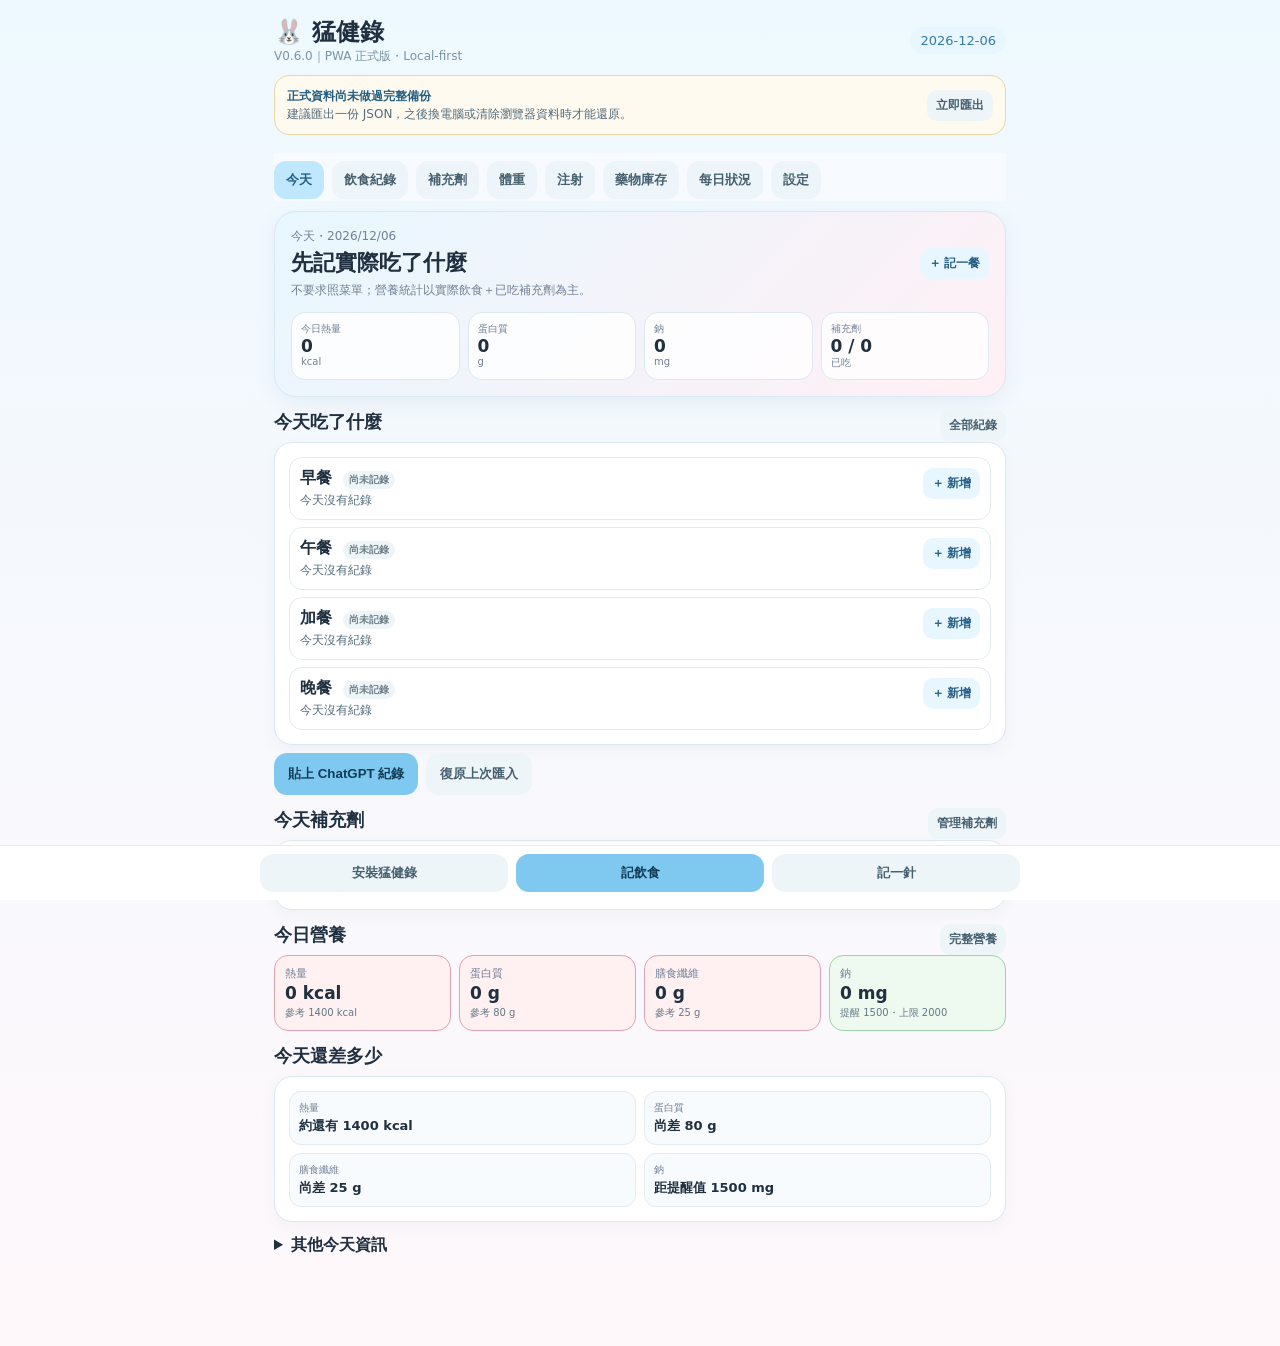
==== commit e492e8bf: "猛健錄 V0.6.0 候選：實際紀錄優先架構" ====
--- a/index.html
+++ b/index.html
@@ -10,9 +10,9 @@
 <link rel="manifest" href="manifest.webmanifest" />
 <link rel="icon" href="icon.svg" type="image/svg+xml" />
 <link rel="apple-touch-icon" href="icons/icon-192.png" />
-<link rel="stylesheet" href="chatgpt-paste.css?v=0.5.0" />
-<link rel="stylesheet" href="nutrition-full.css?v=0.5.0" />
-<title>猛健錄 V0.5.0</title>
+<link rel="stylesheet" href="chatgpt-paste.css?v=0.6.0" />
+<link rel="stylesheet" href="nutrition-full.css?v=0.6.0" />
+<title>猛健錄 V0.6.0</title>
 <style>
 :root{--bg:#f7fbff;--card:#fff;--ink:#203040;--muted:#718096;--blue:#bfe8ff;--blue2:#e8f6ff;--pink:#ffd7e5;--green:#dff5de;--yellow:#fff1b8;--line:#dbe8f0;--accent:#4d9fd1;--danger:#d95f76}
 *{box-sizing:border-box}body{margin:0;background:linear-gradient(180deg,#eef9ff,#fff8fb);font-family:system-ui,-apple-system,"Segoe UI","Noto Sans TC",sans-serif;color:var(--ink)}
@@ -37,43 +37,67 @@
 
 .supplement-list{display:grid;gap:8px;margin-top:10px}.supplement-row{border:1px solid var(--line);background:#fff;border-radius:14px;padding:10px}.supplement-row.inactive{opacity:.72;background:#f7f9fa}.supplement-check{display:flex;gap:9px;align-items:flex-start}.supplement-check input{width:auto;margin-top:4px}.supplement-name{font-weight:850}.supplement-meta{font-size:11px;color:var(--muted);line-height:1.55;margin-top:3px}.supplement-tools{display:flex;gap:6px;flex-wrap:wrap;margin-top:8px}.supplement-summary{margin-top:10px;background:#eef9ff;border:1px solid #d5e9f4;border-radius:12px;padding:9px 10px;font-size:12px;line-height:1.6}.supplement-grid{display:grid;grid-template-columns:repeat(4,1fr);gap:7px}.supplement-grid .field:first-child,.supplement-grid .field:nth-child(2){grid-column:span 2}@media(max-width:620px){.supplement-grid{grid-template-columns:repeat(2,1fr)}.supplement-grid .field:first-child,.supplement-grid .field:nth-child(2){grid-column:span 1}}
 .system-strip{margin-top:10px;border:1px solid var(--line);border-radius:15px;padding:11px 12px;background:#fff;display:flex;align-items:center;justify-content:space-between;gap:10px}.system-strip[hidden]{display:none}.system-strip.update{background:#eef9ff;border-color:#b7dff3}.system-strip.backup{background:#fffaf0;border-color:#ead7a1}.system-copy{font-size:12px;line-height:1.5;color:#526c7b}.system-copy b{color:#245f83}.system-actions{display:flex;gap:7px;flex-wrap:wrap;justify-content:flex-end}.pwa-dot{display:inline-block;width:9px;height:9px;border-radius:999px;background:#9fb0bb;margin-right:6px}.pwa-dot.ok{background:#56a36d}.pwa-dot.warn{background:#d69c35}.pwa-dot.bad{background:#d95f76}
+
+.main-tabs{position:sticky;top:0;z-index:35;background:rgba(247,251,255,.94);backdrop-filter:blur(8px);padding-top:8px}
+.today-hero{margin-top:4px;background:linear-gradient(135deg,#e8f7ff,#fff0f5);border:1px solid #d6e8f1;border-radius:22px;padding:16px;box-shadow:0 6px 22px rgba(58,103,130,.08)}
+.today-hero-top,.today-section-head{display:flex;align-items:center;justify-content:space-between;gap:10px}.today-title{font-size:22px;font-weight:900;margin:3px 0}
+.today-quick{display:grid;grid-template-columns:repeat(4,1fr);gap:8px;margin-top:12px}.today-quick>div{background:rgba(255,255,255,.82);border:1px solid #dce9f0;border-radius:14px;padding:9px}.today-quick span,.today-quick small{display:block;font-size:10px;color:var(--muted)}.today-quick b{font-size:17px}
+.today-section{margin-top:13px}.today-section .section-title{margin:0 0 8px}.today-meal-list,.today-supp-list{display:grid;gap:7px}.today-meal{display:flex;justify-content:space-between;gap:10px;align-items:flex-start;border:1px solid #e1ebf0;border-radius:13px;padding:10px}.today-meal-main{min-width:0;flex:1}.today-meal-name{font-weight:850}.today-meal-text{font-size:12px;color:#526c7b;margin-top:2px;line-height:1.5}.today-meal-meta{font-size:10px;color:var(--muted);margin-top:3px}.today-status{display:inline-block;margin-left:5px;padding:2px 6px;border-radius:999px;font-size:10px;background:#eef5f9;color:#6d7f89}.today-status.done{background:#e8f7ee;color:#397257}.today-actions{margin-top:8px}
+.today-supp{display:flex;gap:8px;align-items:flex-start;padding:7px 2px;border-bottom:1px solid #edf2f4}.today-supp:last-child{border-bottom:0}.today-supp input{width:auto;margin-top:3px}.today-supp b{font-size:13px}.today-supp .meta{font-size:10px;color:var(--muted);margin-top:2px}.today-supp-summary{font-size:11px;color:var(--muted);margin-top:7px}
+.today-nutri-grid{display:grid;grid-template-columns:repeat(4,1fr);gap:8px}.today-nutri{border:1px solid var(--line);border-radius:14px;padding:10px;background:#fff}.today-nutri.nutri-green{background:#eef9f0;border-color:#9fd3aa}.today-nutri.nutri-yellow{background:#fffbea;border-color:#e8d77e}.today-nutri.nutri-orange{background:#fff3e7;border-color:#e8b27c}.today-nutri.nutri-red{background:#fff0f2;border-color:#e5a0ad}.today-nutri.nutri-neutral{background:#f7f9fa}.today-nutri .k{font-size:11px;color:var(--muted)}.today-nutri .v{font-size:17px;font-weight:900;margin-top:2px}.today-nutri .s{font-size:10px;margin-top:3px;color:#647986}
+.today-gap-grid{display:grid;grid-template-columns:repeat(2,1fr);gap:8px}.today-gap{background:#f8fbfd;border:1px solid #e1ebf0;border-radius:12px;padding:9px}.today-gap span{display:block;font-size:10px;color:var(--muted)}.today-gap b{font-size:13px}.today-more summary,.reference-menu summary,.shot-sub summary{cursor:pointer;font-weight:850}.today-info-grid{display:grid;grid-template-columns:repeat(3,1fr);gap:8px;margin-top:9px}.today-info-grid>div{border:1px solid var(--line);border-radius:12px;padding:9px;background:#fff}.today-info-grid span{display:block;font-size:10px;color:var(--muted)}.today-info-grid b{font-size:13px}
+.reference-menu,.shot-sub{margin-top:12px;border:1px solid var(--line);border-radius:14px;background:#fff;padding:10px}.shot-sub-body{margin-top:8px}.shot-sub-body>.section-title:first-child{margin-top:4px}
+@media(max-width:620px){.today-quick,.today-nutri-grid{grid-template-columns:repeat(2,1fr)}.today-info-grid,.today-gap-grid{grid-template-columns:1fr}}
+
 </style>
 </head>
 <body>
 <div class="app">
-  <div class="top"><div><div class="title">🐰 猛健錄</div><div class="ver">V0.5.0｜PWA 正式版・Local-first</div></div><span class="pill" id="todayPill"></span></div>
+  <div class="top"><div><div class="title">🐰 猛健錄</div><div class="ver">V0.6.0｜PWA 正式版・Local-first</div></div><span class="pill" id="todayPill"></span></div>
   <div class="system-strip update" id="updateStrip" hidden><div class="system-copy"><b>猛健錄有新版程式</b><br>資料仍留在本機；重新載入只更新程式，不會清空紀錄。</div><div class="system-actions"><button class="smallbtn actual" id="applyUpdate">重新載入更新</button></div></div>
   <div class="system-strip backup" id="backupStrip" hidden><div class="system-copy" id="backupStripText"><b>建議做一次完整備份</b></div><div class="system-actions"><button class="smallbtn" id="backupNow">立即匯出</button></div></div>
 
-  <div class="hero">
+  <div class="hero" style="display:none">
     <div class="label">目前體重</div><div class="big"><span id="currentWeight">85.0</span> kg</div>
     <div class="sub">起始 <span id="startWeightTxt">85.0</span> kg → 目標 <span id="goalWeightTxt">70.0</span> kg｜已減 <b id="lossPct">0.0%</b></div>
     <div class="progress"><div class="bar" id="progressBar"></div></div>
   </div>
 
-  <div class="grid">
+  <div class="grid" style="display:none">
     <div class="card"><div class="label">下一針</div><div class="value" id="nextShot">尚未設定</div><div class="hint" id="nextShotSub">新增第一筆注射紀錄後自動計算</div></div>
     <div class="card"><div class="label">最近劑量</div><div class="value" id="lastDose">—</div><div class="hint" id="lastDoseSub">每週一次紀錄</div></div>
     <div class="card"><div class="label">本週食慾</div><div class="value" id="appetiteSummary">—</div><div class="hint">0＝完全沒胃口，10＝和平常一樣</div></div>
     <div class="card"><div class="label">距 70 kg</div><div class="value"><span id="remainKg">15.0</span> kg</div><div class="hint">只看趨勢，不要求固定速度</div></div>
   </div>
 
-  <div class="live-strip" id="liveStrip">
+  <div class="live-strip" id="liveStrip" style="display:none">
     <div><div class="live-title" id="liveCopy">正式療程尚未啟動</div><div class="live-text" id="liveModeText">記下第一針後，猛健錄會自動開始 Day 0～6 追蹤。</div></div>
     <div class="live-actions"><button class="btn" id="activateLive">記第一針</button><button class="btn secondary" id="goDaily">記今天狀況</button></div>
   </div>
 
-  <div class="menu-home" id="menuHome">
+  <div class="menu-home" id="menuHome" style="display:none">
     <div class="menu-home-top"><div><div class="label">今天吃什麼</div><div class="menu-home-title" id="menuHomeTitle">今日菜單</div></div><button class="smallbtn" id="openMenu" type="button">前往每日菜單</button></div>
     <div class="menu-home-list" id="menuHomeList"></div>
     <div class="hint" id="menuHomeProtein" style="margin-top:8px"></div>
   </div>
 
-  <div class="tabs">
-    <button class="tab active" data-tab="shot">注射</button><button class="tab" data-tab="inventory">藥物庫存</button><button class="tab" data-tab="weight">體重</button><button class="tab" data-tab="menu">每日菜單</button><button class="tab" data-tab="supplement">補充劑</button><button class="tab" data-tab="daily">每日狀況</button><button class="tab" data-tab="travel">旅行延後</button><button class="tab" data-tab="reminder">施打提醒</button><button class="tab" data-tab="data">備份</button>
-  </div>
-
-  <section class="panel active" id="shot">
+  <div class="tabs main-tabs">
+    <button class="tab active" data-tab="today">今天</button><button class="tab" data-tab="menu">飲食紀錄</button><button class="tab" data-tab="supplement">補充劑</button><button class="tab" data-tab="weight">體重</button><button class="tab" data-tab="shot">注射</button><button class="tab" data-tab="inventory">藥物庫存</button><button class="tab" data-tab="daily">每日狀況</button><button class="tab" data-tab="data">設定</button>
+  </div>
+
+
+  <section class="panel active" id="today">
+    <div class="today-hero">
+      <div class="today-hero-top"><div><div class="label" id="todayDashboardDate">今天</div><div class="today-title">先記實際吃了什麼</div><div class="hint">不要求照菜單；營養統計以實際飲食＋已吃補充劑為主。</div></div><button class="smallbtn actual" data-go-tab="menu">＋ 記一餐</button></div>
+      <div class="today-quick"><div><span>今日熱量</span><b id="todayKcal">0</b><small>kcal</small></div><div><span>蛋白質</span><b id="todayProtein">0</b><small>g</small></div><div><span>鈉</span><b id="todaySodium">0</b><small>mg</small></div><div><span>補充劑</span><b id="todaySuppCount">0 / 0</b><small>已吃</small></div></div>
+    </div>
+    <div class="today-section"><div class="today-section-head"><div class="section-title">今天吃了什麼</div><button class="smallbtn" data-go-tab="menu">全部紀錄</button></div><div class="card today-meal-list" id="todayMealList"></div><div class="actions today-actions"><button class="btn" id="todayPasteChatgpt" type="button">貼上 ChatGPT 紀錄</button><button class="btn secondary" id="todayUndoImport" type="button">復原上次匯入</button></div></div>
+    <div class="today-section"><div class="today-section-head"><div class="section-title">今天補充劑</div><button class="smallbtn" data-go-tab="supplement">管理補充劑</button></div><div class="card"><div class="today-supp-list" id="todaySupplementList"></div><div class="today-supp-summary" id="todaySupplementSummary"></div></div></div>
+    <div class="today-section"><div class="today-section-head"><div class="section-title">今日營養</div><button class="smallbtn" data-go-tab="menu">完整營養</button></div><div class="today-nutri-grid" id="todayNutritionGrid"></div></div>
+    <div class="today-section"><div class="section-title">今天還差多少</div><div class="card today-gap-grid" id="todayGapGrid"></div></div>
+    <div class="today-section"><details class="today-more"><summary>其他今天資訊</summary><div class="today-info-grid"><div><span>體重</span><b id="todayWeightInfo">—</b></div><div><span>下一針</span><b id="todayShotInfo">—</b></div><div><span>食慾</span><b id="todayAppetiteInfo">—</b></div></div></details></div>
+  </section>
+  <section class="panel" id="shot">
     <div class="section-title">新增注射紀錄</div>
     <div class="form">
       <div class="row"><div class="field"><label>日期</label><input id="shotDate" type="date"></div><div class="field"><label>時間</label><input id="shotTime" type="time" value="20:00"></div></div>
@@ -82,7 +106,28 @@
       <button class="btn" id="addShot">＋ 儲存注射紀錄</button>
     </div>
     <div class="section-title">最近紀錄</div><div class="list" id="shotList"></div>
-  </section>
+      <div class="section-title">注射相關設定</div>
+    <details class="shot-sub"><summary>旅行／延後施打</summary><div class="shot-sub-body">
+    <div class="section-title">旅行延後這一針</div>
+    <div class="card"><div class="hint">只調整「下一針日期」，不會自動改藥物劑量。超過原本日期 4 天以上時，畫面會提醒你依醫師／仿單確認處理方式。</div></div>
+    <div class="form" style="margin-top:10px">
+      <div class="field"><label>原本下一針</label><input id="travelOriginal" type="date" disabled></div>
+      <div class="field"><label>想延後幾天</label><input id="delayDays" type="number" min="1" max="14" value="3"></div>
+      <button class="btn pink" id="applyDelay">套用這次延後</button>
+      <button class="btn secondary" id="clearDelay">取消旅行延後</button>
+      <div class="card" id="travelPreview"><div class="label">預覽</div><div class="value" id="travelNewDate">—</div><div class="hint" id="travelHint"></div></div>
+    </div>
+  </div></details>
+    <details class="shot-sub"><summary>施打提醒</summary><div class="shot-sub-body">
+    <div class="section-title">施打提醒</div>
+    <div class="card"><div class="hint">提醒日期會自動跟著「下一針」走；旅行延後後也會同步改。PWA 版會在開啟 App 時補檢查提醒；瀏覽器完全關閉時，背景通知仍受瀏覽器限制。要做到 Android 上完全準時的背景排程，仍需原生 APK。</div></div>
+    <div class="form" style="margin-top:10px">
+      <div class="row"><div class="field"><label>提前幾天提醒</label><select id="reminderDays"><option value="0">當天</option><option value="1">前 1 天</option><option value="2">前 2 天</option></select></div><div class="field"><label>提醒時間</label><input id="reminderTime" type="time" value="09:00"></div></div>
+      <div class="actions"><button class="btn" id="enableReminder">開啟通知</button><button class="btn secondary" id="testReminder">測試通知</button><button class="btn danger" id="disableReminder">關閉提醒</button></div>
+      <div class="card"><div class="label">目前狀態</div><div class="value" id="reminderStatus">未開啟</div><div class="hint" id="reminderNext">尚未設定下一針</div></div>
+    </div>
+  </div></details>
+</section>
 
   <section class="panel" id="inventory">
     <div class="section-title">藥物庫存與成本</div>
@@ -118,16 +163,15 @@
   </section>
 
   <section class="panel" id="menu">
-    <div class="section-title">每日菜單</div>
-    <div class="card"><div class="hint">預設是 5 個工作日＋2 個休假日的 7 日循環。「臨時換餐」改的是今天的計畫；「實際執行」記最後真的吃了什麼，會以 toast 浮層開啟。</div></div>
+    <div class="section-title">飲食紀錄</div>
+    <div class="card"><div class="hint">這裡以「實際吃了什麼」為主。四個餐次都可直接新增／修改；原本的 7 日菜單降為下方的參考資料，不再是主要操作流程。</div></div>
     <div class="form" style="margin-top:10px">
-      <div class="row"><div class="field"><label>查看日期</label><input id="menuDate" type="date"></div><div class="field"><label>當日類型</label><input id="menuDayType" disabled></div></div>
-      <div class="card"><div class="label">今日營養總覽</div><div class="hint">前面的數字＝已勾選吃完；後面的數字＝整日菜單預估。營養值依食材與份量粗估。</div><div class="nutrition-grid" id="nutritionGrid"></div><div class="gap-box" id="nutritionGap"></div><details class="full-nutrition" id="fullNutritionDetails"><summary>完整營養成分（飲食＋補充劑）</summary><div class="hint" style="margin-top:6px">只加總有記錄的數值；沒有資料顯示「—」，不會自動當成 0。</div><div id="fullNutritionTable"></div><div id="fullNutritionCustom"></div></details></div>
+      <div class="row"><div class="field"><label>查看日期</label><input id="menuDate" type="date"></div><div class="field"><label>參考菜單類型</label><input id="menuDayType" disabled></div></div>
+      <div class="card"><div class="label">今日營養總覽</div><div class="hint">只統計已記錄的實際飲食與已服用補充劑；參考菜單不會自動算進今天。</div><div class="nutrition-grid" id="nutritionGrid"></div><div class="gap-box" id="nutritionGap"></div><details class="full-nutrition" id="fullNutritionDetails"><summary>完整營養成分（飲食＋補充劑）</summary><div class="hint" style="margin-top:6px">只加總有記錄的數值；沒有資料顯示「—」，不會自動當成 0。</div><div id="fullNutritionTable"></div><div id="fullNutritionCustom"></div></details></div>
       <div class="list" id="menuMealList"></div>
-      <div class="actions"><button class="btn" id="openChatgptPaste">貼上 ChatGPT 紀錄</button><button class="btn secondary" id="undoMealsPatchMenu" style="display:none">復原上次匯入</button><button class="btn secondary" id="resetTodayMenu">還原今天預設</button><button class="btn danger" id="clearTodayMenu">清空今天菜單</button></div>
-    </div>
-    <div class="section-title">本週 7 日菜單</div>
-    <div class="menu-week" id="menuWeek"></div>
+      <div class="actions"><button class="btn" id="openChatgptPaste">貼上 ChatGPT 紀錄</button><button class="btn secondary" id="undoMealsPatchMenu" style="display:none">復原上次匯入</button></div>
+    </div>
+    <details class="reference-menu"><summary>參考菜單（選配）</summary><div class="hint" style="margin:8px 0">只供需要時參考，不會自動算進實際飲食。舊版「照菜單吃」的歷史勾選仍會保留。</div><div class="actions" style="margin-bottom:8px"><button class="btn secondary" id="resetTodayMenu">還原今天參考菜單</button><button class="btn danger" id="clearTodayMenu">清空今天參考菜單</button></div><div class="menu-week" id="menuWeek"></div></details>
     <div class="section-title">常吃食物庫</div>
     <div class="card"><div class="hint">實際執行時可直接選食物＋份數，猛健錄會現場加總營養。內建常用食物不用維護；自己常吃的品牌或固定份量可加在下面。</div>
       <details style="margin-top:10px"><summary style="cursor:pointer;font-weight:850">＋ 新增我的常吃食物</summary>
@@ -156,7 +200,7 @@
         <div class="form" style="margin-top:10px">
           <div class="row"><div class="field"><label>名稱</label><input id="supplementName" placeholder="例如：維生素 C"></div><div class="field"><label>每日用量</label><input id="supplementDose" placeholder="例如：1 顆 / 500 mg"></div></div>
           <div class="row"><div class="field"><label>服用時段</label><select id="supplementTiming"><option value="早餐後">早餐後</option><option value="午餐後">午餐後</option><option value="晚餐後">晚餐後</option><option value="睡前">睡前</option><option value="任意時間">任意時間</option></select></div><div class="field"><label>主要成分／劑量</label><input id="supplementIngredients" placeholder="例如：維生素 D3 25 µg"></div></div>
-          <div class="supplement-grid"><div class="field"><label>鈣 mg</label><input id="supplementCalcium" type="number" min="0" step="1" placeholder="選填"></div><div class="field"><label>鐵 mg</label><input id="supplementIron" type="number" min="0" step="0.1" placeholder="選填"></div><div class="field"><label>鋅 mg</label><input id="supplementZinc" type="number" min="0" step="0.1" placeholder="選填"></div><div class="field"><label>鈉 mg</label><input id="supplementSodium" type="number" min="0" step="1" placeholder="選填"></div></div><details class="supplement-more"><summary>更多維生素／礦物質（選填）</summary><div class="supplement-grid" id="supplementExtendedFields" style="margin-top:8px"></div></details>
+          <div class="supplement-grid"><div class="field"><label>鈣 mg</label><input id="supplementCalcium" type="number" min="0" step="1" placeholder="選填"></div><div class="field"><label>鐵 mg</label><input id="supplementIron" type="number" min="0" step="0.1" placeholder="選填"></div><div class="field"><label>鋅 mg</label><input id="supplementZinc" type="number" min="0" step="0.1" placeholder="選填"></div><div class="field"><label>鈉 mg</label><input id="supplementSodium" type="number" min="0" step="1" placeholder="選填"></div></div><details class="supplement-more"><summary>更多營養成分（選填）</summary><div class="supplement-grid" id="supplementExtendedFields" style="margin-top:8px"></div></details>
           <div class="field"><label>備註</label><input id="supplementNote" placeholder="例如：飯後吃、品牌／品項"></div>
           <div class="actions"><button class="btn" id="saveSupplementItem" type="button">加入固定補充劑</button><button class="btn secondary" id="cancelSupplementEdit" type="button" style="display:none">取消編輯</button></div>
         </div>
@@ -180,30 +224,12 @@
     <div class="section-title">最近狀況</div><div class="list" id="dailyList"></div>
   </section>
 
-  <section class="panel" id="travel">
-    <div class="section-title">旅行延後這一針</div>
-    <div class="card"><div class="hint">只調整「下一針日期」，不會自動改藥物劑量。超過原本日期 4 天以上時，畫面會提醒你依醫師／仿單確認處理方式。</div></div>
-    <div class="form" style="margin-top:10px">
-      <div class="field"><label>原本下一針</label><input id="travelOriginal" type="date" disabled></div>
-      <div class="field"><label>想延後幾天</label><input id="delayDays" type="number" min="1" max="14" value="3"></div>
-      <button class="btn pink" id="applyDelay">套用這次延後</button>
-      <button class="btn secondary" id="clearDelay">取消旅行延後</button>
-      <div class="card" id="travelPreview"><div class="label">預覽</div><div class="value" id="travelNewDate">—</div><div class="hint" id="travelHint"></div></div>
-    </div>
-  </section>
-
-  <section class="panel" id="reminder">
-    <div class="section-title">施打提醒</div>
-    <div class="card"><div class="hint">提醒日期會自動跟著「下一針」走；旅行延後後也會同步改。PWA 版會在開啟 App 時補檢查提醒；瀏覽器完全關閉時，背景通知仍受瀏覽器限制。要做到 Android 上完全準時的背景排程，仍需原生 APK。</div></div>
-    <div class="form" style="margin-top:10px">
-      <div class="row"><div class="field"><label>提前幾天提醒</label><select id="reminderDays"><option value="0">當天</option><option value="1">前 1 天</option><option value="2">前 2 天</option></select></div><div class="field"><label>提醒時間</label><input id="reminderTime" type="time" value="09:00"></div></div>
-      <div class="actions"><button class="btn" id="enableReminder">開啟通知</button><button class="btn secondary" id="testReminder">測試通知</button><button class="btn danger" id="disableReminder">關閉提醒</button></div>
-      <div class="card"><div class="label">目前狀態</div><div class="value" id="reminderStatus">未開啟</div><div class="hint" id="reminderNext">尚未設定下一針</div></div>
-    </div>
-  </section>
+  
+
+  
 
   <section class="panel" id="data">
-    <div class="section-title">資料與設定</div>
+    <div class="section-title">設定與備份</div>
     <div class="form">
       <div class="row"><div class="field"><label>起始體重</label><input id="startWeight" type="number" step="0.1" value="85"></div><div class="field"><label>目標體重</label><input id="goalWeight" type="number" step="0.1" value="70"></div></div>
       <div class="section-title" style="margin-top:6px">營養參考值</div>
@@ -293,11 +319,11 @@
   </div>
 </div>
 
-<div class="footer"><div class="footer-inner"><button class="btn secondary" id="installBtn" style="display:none">安裝猛健錄</button><button class="btn" id="quickShot">記一針</button></div></div>
-<script src="nutrition-full.js?v=0.5.0"></script>
-<script src="supplements.js?v=0.5.0"></script>
+<div class="footer"><div class="footer-inner"><button class="btn secondary" id="installBtn" style="display:none">安裝猛健錄</button><button class="btn" id="quickFood">記飲食</button><button class="btn secondary" id="quickShot">記一針</button></div></div>
+<script src="nutrition-full.js?v=0.6.0"></script>
+<script src="supplements.js?v=0.6.0"></script>
 <script>
-const APP_VERSION='0.5.0';
+const APP_VERSION='0.6.0';
 const KEY='mengjianlu_v030';
 const PREV_KEYS=['mengjianlu_v024','mengjianlu_v023','mengjianlu_v022','mengjianlu_v021','mengjianlu_v020','mengjianlu_v016','mengjianlu_v015','mengjianlu_v014','mengjianlu_v013','mengjianlu_v012','mengjianlu_v011'];
 const LEGACY_KEY='mj_helper_v010';
@@ -459,19 +485,30 @@
 }
 function nutrientStatusHtml(status){return `<div class="nutrition-status ${status.cls}">${status.text}${status.pct===null?'':`・${status.pct}%`}</div>`}
 function renderMenu(){
-  const date=menuDate.value||ymd(); const day=getMenuDay(date); const log=getMenuLog(date); const planned=sumNutrients(day,log,false); const eaten=sumNutrients(day,log,true);mergeSupplementNutrientsInto(eaten,date);
+  const date=menuDate.value||ymd(),day=getMenuDay(date),log=getMenuLog(date),eaten=sumNutrients(day,log,true);mergeSupplementNutrientsInto(eaten,date);
   menuDayType.value=`${day.label}・${day.kind}`;
-  nutritionGrid.innerHTML=nutrientMeta.map(n=>{const known=n.key!=='sodium'||eaten._sodiumKnown,status=nutrientStatus(eaten[n.key],n.key,known);if(n.key==='sodium'){const ev=eaten._sodiumKnown?nfmt(eaten.sodium):'—',pv=planned._sodiumKnown?nfmt(planned.sodium):'—',sub=(eaten._sodiumKnown&&planned._sodiumKnown)?'已吃 / 整日菜單':'部分資料未記錄鈉';return `<div class="nutrition-card ${status.cls}"><div class="nutrition-name">鈉</div><div class="nutrition-value">${ev} / ${pv} <small>mg</small></div><div class="nutrition-sub">${sub}</div>${nutrientStatusHtml(status)}</div>`}return `<div class="nutrition-card ${status.cls}"><div class="nutrition-name">${n.label}</div><div class="nutrition-value">${nfmt(eaten[n.key],n.digits)} / ${nfmt(planned[n.key],n.digits)} <small>${n.unit}</small></div><div class="nutrition-sub">已吃 / 整日菜單</div>${nutrientStatusHtml(status)}</div>`}).join('');
-  const gapKeys=['protein','fiber','calcium','iron','zinc']; const gapNames={protein:'蛋白質',fiber:'膳食纖維',calcium:'鈣',iron:'鐵',zinc:'鋅'}; const targetUnits={protein:'g',fiber:'g',calcium:'mg',iron:'mg',zinc:'mg'};
-  const kt=Number(db.settings.nutritionTargets.kcal||0),kgap=Math.max(0,kt-eaten.kcal),pgap=Math.max(0,Number(db.settings.nutritionTargets.protein||0)-eaten.protein),st=Number(db.settings.nutritionTargets.sodium||2000),swarn=Number(db.settings.nutritionTargets.sodiumWarn||1500),sodiumLine=`<br>鈉：${eaten._sodiumKnown?`${nfmt(eaten.sodium)} mg｜提醒 ${nfmt(swarn)}・上限 ${nfmt(st)} mg`:'—（部分資料未記錄鈉）'}`;const deletedCount=Object.values(log.deleted||{}).filter(Boolean).length;nutritionGap.innerHTML=`<b>${date===ymd()?'目前尚差':'當日尚差'}（相對個人參考值）</b><br>熱量：${nfmt(kgap)} kcal・蛋白質：${nfmt(pgap,1)} g<br>`+gapKeys.filter(k=>k!=='protein').map(k=>{const t=Number(db.settings.nutritionTargets[k]||0),g=Math.max(0,t-eaten[k]);return `${gapNames[k]}：尚差 ${nfmt(g,k==='fiber'||k==='iron'||k==='zinc'?1:0)} ${targetUnits[k]}`}).join('・')+sodiumLine+`<br><span class="hint">未到一天結束前，這裡只表示「目前尚差」，不等於判定今日營養不足。</span>`+(deletedCount?`<br><span class="gap-near">※ 今日已刪除 ${deletedCount} 筆計畫菜單；實際執行紀錄不受影響。</span>`:'')+(Object.keys(log.swaps||{}).some(k=>log.swaps[k])?'<br><span class="gap-near">※ 今日有換餐；計畫營養仍沿用原餐估算。</span>':'')+(Object.values(log.actual||{}).some(a=>a&&a.nutritionFactor===null&&!a.nutrients)?'<br><span class="gap-near">※ 有實際執行內容未計入營養；紀錄仍完整保留。</span>':'')+(Object.values(log.actual||{}).some(a=>a?.nutrients)?'<br><span class="gap-good">※ 有餐次使用「實際營養計算」，今日已攝取優先採實際值。</span>':'');
+  nutritionGrid.innerHTML=nutrientMeta.map(n=>{
+    const known=n.key!=='sodium'||eaten._sodiumKnown,status=nutrientStatus(eaten[n.key],n.key,known),target=Number(db.settings.nutritionTargets?.[n.key]||0);
+    if(n.key==='sodium'){const ev=known?nfmt(eaten.sodium):'—',limit=Number(db.settings.nutritionTargets.sodium||2000);return `<div class="nutrition-card ${status.cls}"><div class="nutrition-name">鈉</div><div class="nutrition-value">${ev} <small>mg</small></div><div class="nutrition-sub">上限 ${nfmt(limit)} mg</div>${nutrientStatusHtml(status)}</div>`}
+    const targetText=target>0?` / ${nfmt(target,n.digits)}`:'';
+    return `<div class="nutrition-card ${status.cls}"><div class="nutrition-name">${n.label}</div><div class="nutrition-value">${nfmt(eaten[n.key],n.digits)}${targetText} <small>${n.unit}</small></div><div class="nutrition-sub">${target>0?'實際已攝取 / 參考值':'實際已攝取'}</div>${nutrientStatusHtml(status)}</div>`
+  }).join('');
+  const gapKeys=['protein','fiber','calcium','iron','zinc'],gapNames={protein:'蛋白質',fiber:'膳食纖維',calcium:'鈣',iron:'鐵',zinc:'鋅'},targetUnits={protein:'g',fiber:'g',calcium:'mg',iron:'mg',zinc:'mg'};
+  const kt=Number(db.settings.nutritionTargets.kcal||0),kgap=Math.max(0,kt-eaten.kcal),st=Number(db.settings.nutritionTargets.sodium||2000),swarn=Number(db.settings.nutritionTargets.sodiumWarn||1500);
+  nutritionGap.innerHTML=`<b>${date===ymd()?'目前尚差':'當日尚差'}（依實際紀錄）</b><br>熱量：${nfmt(kgap)} kcal・`+gapKeys.map(k=>{const t=Number(db.settings.nutritionTargets[k]||0),g=Math.max(0,t-eaten[k]);return `${gapNames[k]}：尚差 ${nfmt(g,k==='fiber'||k==='iron'||k==='zinc'?1:0)} ${targetUnits[k]}`}).join('・')+`<br>鈉：${eaten._sodiumKnown?`${nfmt(eaten.sodium)} mg｜提醒 ${nfmt(swarn)}・上限 ${nfmt(st)} mg`:'—（部分資料未記錄鈉）'}<br><span class="hint">只依已記錄的實際飲食＋已服用補充劑計算；參考菜單不會自動算進來。</span>`;
   renderFullNutrition(date);
-  const activeMeals=day.meals.filter(m=>!log.deleted?.[m.key]);
-  menuMealList.innerHTML=activeMeals.length?activeMeals.map(m=>{const a=log.actual?.[m.key];const checked=a?a.mode!=='none':!!log.done?.[m.key];const actualTag=a?`<span class="actual-badge">實際已記：${esc(actualLabel(a))}${a.nutrients?'・已計算':''}</span>`:'';return `<div class="meal-card"><div class="meal-row"><input class="meal-check" type="checkbox" data-meal-done="${m.key}" ${checked?'checked':''} ${a?'disabled':''}><div class="meal-main"><div class="meal-name">${esc(m.name)}${actualTag}</div><div class="meal-text">${esc(menuMealText(date,m))}</div><div class="meal-meta"><span class="meal-chip">${Number(m.kcal)} kcal</span><span class="meal-chip">蛋白 ${Number(m.protein)}g</span><span class="meal-chip">碳水 ${Number(m.carbs)}g</span><span class="meal-chip">脂肪 ${Number(m.fat)}g</span><span class="meal-chip">纖維 ${nfmt(m.fiber,1)}g</span></div><div class="nutri-line">鈣 ${nfmt(m.calcium)} mg・鐵 ${nfmt(m.iron,1)} mg・鋅 ${nfmt(m.zinc,1)} mg｜澱粉：${esc(m.starch||'—')}${log.swaps?.[m.key]?'｜今日已換餐（營養沿用原餐估算）':''}</div><div class="meal-actions"><button class="smallbtn meal-swap" data-meal-edit="${m.key}">臨時換餐</button><button class="smallbtn actual" data-meal-actual="${m.key}">實際執行</button><button class="smallbtn delete-shot" data-meal-delete="${m.key}">刪除菜單</button></div></div></div></div>`}).join(''):`<div class="empty">今天的計畫菜單已清空。<br><span class="hint">「實際執行」紀錄仍保留；按「還原今天預設」即可恢復。</span></div>`;
-  menuMealList.querySelectorAll('[data-meal-done]').forEach(el=>el.onchange=()=>{const lg=getMenuLog(date);lg.done[el.dataset.mealDone]=el.checked;save()});
-  menuMealList.querySelectorAll('[data-meal-edit]').forEach(el=>el.onclick=()=>editMenuMeal(date,el.dataset.mealEdit));
+  menuMealList.innerHTML=day.meals.map(m=>{
+    const a=log.actual?.[m.key],legacy=!a&&!!log.done?.[m.key],has=a||legacy;
+    const label=a?(a.mode==='none'?'已記：未吃':'已記錄'):legacy?'舊版已勾選':'尚未記錄';
+    const text=a?(a.text||actualLabel(a)):legacy?`舊版紀錄：${menuMealText(date,m)}`:'今天還沒有這餐的實際紀錄';
+    let meta='';
+    if(a?.nutrients)meta=`${nfmt(a.nutrients.kcal)} kcal・蛋白 ${nfmt(a.nutrients.protein,1)}g・纖維 ${nfmt(a.nutrients.fiber,1)}g・鈉 ${a.nutrients._sodiumKnown===false?'—':nfmt(a.nutrients.sodium)}mg`;
+    else if(legacy)meta=`${nfmt(m.kcal)} kcal・蛋白 ${nfmt(m.protein,1)}g（舊版依參考菜單記錄）`;
+    return `<div class="meal-card"><div class="meal-row"><div class="meal-main"><div class="meal-name">${esc(m.name)} <span class="actual-badge">${label}</span></div><div class="meal-text ${has?'':'hint'}">${esc(text)}</div>${meta?`<div class="nutri-line">${meta}</div>`:''}<div class="meal-actions"><button class="smallbtn actual" data-meal-actual="${m.key}">${a?'修改實際紀錄':legacy?'補完整紀錄':'＋ 新增實際紀錄'}</button></div></div></div></div>`
+  }).join('');
   menuMealList.querySelectorAll('[data-meal-actual]').forEach(el=>el.onclick=()=>openActual(date,el.dataset.mealActual));
-  menuMealList.querySelectorAll('[data-meal-delete]').forEach(el=>el.onclick=()=>deleteMenuMeal(date,el.dataset.mealDelete));
-  menuWeek.innerHTML=db.menu.template.map(d=>{const totals=sumNutrients(d,{done:{}},false);return `<details class="week-day"><summary>${esc(d.label)}・${esc(d.kind)}｜${nfmt(totals.kcal)} kcal・蛋白 ${nfmt(totals.protein)}g・纖維 ${nfmt(totals.fiber,1)}g</summary><div class="week-meals">${d.meals.map(m=>`<div><b>${esc(m.name)}：</b>${esc(m.text)} <span class="badge">${Number(m.kcal)} kcal / P${Number(m.protein)}g</span></div>`).join('')}</div></details>`}).join('');  renderFoodLibrary();
+  menuWeek.innerHTML=db.menu.template.map(d=>{const totals=sumNutrients(d,{done:{}},false);return `<details class="week-day"><summary>${esc(d.label)}・${esc(d.kind)}｜${nfmt(totals.kcal)} kcal・蛋白 ${nfmt(totals.protein)}g・纖維 ${nfmt(totals.fiber,1)}g</summary><div class="week-meals">${d.meals.map(m=>`<div><b>${esc(m.name)}：</b>${esc(m.text)} <span class="badge">${Number(m.kcal)} kcal / P${Number(m.protein)}g</span></div>`).join('')}</div></details>`}).join('');
+  renderFoodLibrary();
 }
 function renderFoodLibrary(){const custom=db.foodLibrary?.custom||[];foodLibraryList.innerHTML=custom.length?custom.map(f=>`<div class="food-lib-row"><div><b>${esc(f.name)}</b>｜${esc(f.serving)}<div class="food-lib-meta">${nfmt(f.kcal)} kcal・P ${nfmt(f.protein,1)}g・碳水 ${nfmt(f.carbs,1)}g・脂肪 ${nfmt(f.fat,1)}g・纖維 ${nfmt(f.fiber,1)}g・鈉 ${hasSodiumValue(f.sodium)?nfmt(f.sodium)+'mg':'—'}</div></div><button class="smallbtn" data-delete-food="${esc(f.id)}">刪除</button></div>`).join(''):`<div class="hint">內建已有 ${baseFoods.length} 種常用食物；妳自己新增的品牌／固定份量會顯示在這裡。</div>`;foodLibraryList.querySelectorAll('[data-delete-food]').forEach(b=>b.onclick=()=>{db.foodLibrary.custom=db.foodLibrary.custom.filter(x=>x.id!==b.dataset.deleteFood);save()})}
 
@@ -537,6 +574,28 @@
   const delta=last.value-first.value,fromStart=last.value-sw;
   summary.innerHTML=`共 <b>${data.length}</b> 筆｜第一筆 ${first.value.toFixed(1)} kg → 最新 <b>${last.value.toFixed(1)} kg</b>｜區間變化 <b>${delta>0?'+':''}${delta.toFixed(1)} kg</b>｜相較起始 ${fromStart>0?'+':''}${fromStart.toFixed(1)} kg`;
 }
+function renderTodayDashboard(){
+  const date=ymd(),day=getMenuDay(date),log=getMenuLog(date),eaten=sumNutrients(day,log,true);mergeSupplementNutrientsInto(eaten,date);
+  todayDashboardDate.textContent='今天・'+date.replaceAll('-','/');
+  todayKcal.textContent=nfmt(eaten.kcal);todayProtein.textContent=nfmt(eaten.protein,1);todaySodium.textContent=eaten._sodiumKnown?nfmt(eaten.sodium):'—';
+  todayMealList.innerHTML=day.meals.map(m=>{
+    const a=log.actual?.[m.key],legacy=!a&&!!log.done?.[m.key],status=a?(a.mode==='none'?'已記：未吃':'已記錄'):legacy?'舊版紀錄':'尚未記錄',text=a?(a.text||actualLabel(a)):legacy?menuMealText(date,m):'今天沒有紀錄';
+    let meta='';if(a?.nutrients)meta=`${nfmt(a.nutrients.kcal)} kcal・蛋白 ${nfmt(a.nutrients.protein,1)}g`;else if(legacy)meta=`${nfmt(m.kcal)} kcal・蛋白 ${nfmt(m.protein,1)}g`;
+    return `<div class="today-meal"><div class="today-meal-main"><div class="today-meal-name">${esc(m.name)} <span class="today-status ${a||legacy?'done':''}">${status}</span></div><div class="today-meal-text">${esc(text)}</div>${meta?`<div class="today-meal-meta">${meta}</div>`:''}</div><button class="smallbtn ${a||legacy?'':'actual'}" data-today-meal="${m.key}">${a?'修改':legacy?'補完整':'＋ 新增'}</button></div>`
+  }).join('');
+  todayMealList.querySelectorAll('[data-today-meal]').forEach(b=>b.onclick=()=>{menuDate.value=date;activateTabPanel('menu');render();openActual(date,b.dataset.todayMeal)});
+  const srows=supplementTodayRows(date),logs=db.supplements?.logs?.[date]||{},taken=srows.filter(r=>!!logs[r.id]).length;
+  todaySuppCount.textContent=taken+' / '+srows.length;
+  todaySupplementList.innerHTML=srows.length?srows.map(r=>{const checked=!!logs[r.id],meta=[r.item.dose,r.item.timing].filter(Boolean).map(esc).join('・');return `<label class="today-supp"><input type="checkbox" data-today-supp="${esc(r.id)}" ${checked?'checked':''}><span><b>${esc(r.item.name)}</b>${r.historical?' <span class="badge">歷史項目</span>':''}<div class="meta">${meta||'未填劑量／時段'}</div></span></label>`}).join(''):'<div class="hint">尚未建立固定補充劑。</div>';
+  todaySupplementList.querySelectorAll('[data-today-supp]').forEach(el=>el.onchange=()=>toggleSupplementTaken(date,el.dataset.todaySupp,el.checked));todaySupplementSummary.textContent=srows.length?`已吃 ${taken} / ${srows.length} 項`:'尚無補充劑';
+  const keys=[['熱量','kcal'],['蛋白質','protein'],['膳食纖維','fiber'],['鈉','sodium']];
+  todayNutritionGrid.innerHTML=keys.map(([label,key])=>{const known=key!=='sodium'||eaten._sodiumKnown,status=nutrientStatus(eaten[key],key,known),unit=key==='kcal'?'kcal':key==='sodium'?'mg':'g';let sub='';if(key==='sodium')sub=`提醒 ${nfmt(db.settings.nutritionTargets.sodiumWarn||1500)}・上限 ${nfmt(db.settings.nutritionTargets.sodium||2000)}`;else{const t=Number(db.settings.nutritionTargets[key]||0);sub=t?`參考 ${nfmt(t,key==='kcal'?0:1)} ${unit}`:'實際攝取'}return `<div class="today-nutri ${status.cls}"><div class="k">${label}</div><div class="v">${known?nfmt(eaten[key],key==='kcal'||key==='sodium'?0:1):'—'} ${unit}</div><div class="s">${sub}</div></div>`}).join('');
+  const kt=Number(db.settings.nutritionTargets.kcal||0),pt=Number(db.settings.nutritionTargets.protein||0),ft=Number(db.settings.nutritionTargets.fiber||0),warn=Number(db.settings.nutritionTargets.sodiumWarn||1500),limit=Number(db.settings.nutritionTargets.sodium||2000);
+  const sodiumGap=!eaten._sodiumKnown?'部分資料未記錄':eaten.sodium<warn?`距提醒值 ${nfmt(warn-eaten.sodium)} mg`:eaten.sodium<limit?`已過提醒值；距上限 ${nfmt(limit-eaten.sodium)} mg`:`已達／超過上限 ${nfmt(Math.max(0,eaten.sodium-limit))} mg`;
+  todayGapGrid.innerHTML=`<div class="today-gap"><span>熱量</span><b>${kt?('約還有 '+nfmt(Math.max(0,kt-eaten.kcal))+' kcal'):'未設定'}</b></div><div class="today-gap"><span>蛋白質</span><b>${pt?('尚差 '+nfmt(Math.max(0,pt-eaten.protein),1)+' g'):'未設定'}</b></div><div class="today-gap"><span>膳食纖維</span><b>${ft?('尚差 '+nfmt(Math.max(0,ft-eaten.fiber),1)+' g'):'未設定'}</b></div><div class="today-gap"><span>鈉</span><b>${sodiumGap}</b></div>`;
+  const lw=latest(db.weights),ns=getNext(),todayDaily=[...db.daily].filter(x=>x.date===date).sort((a,b)=>(b.updatedAt||'').localeCompare(a.updatedAt||''))[0];
+  todayWeightInfo.textContent=lw?Number(lw.value).toFixed(1)+' kg':'—';todayShotInfo.textContent=ns?fmtDate(ns):'尚未設定';todayAppetiteInfo.textContent=todayDaily?Number(todayDaily.appetite)+'/10':'—';
+}
 function render(){
   const sw=Number(db.settings.startWeight||85), gw=Number(db.settings.goalWeight||70); const lw=latest(db.weights); const cw=lw?Number(lw.value):sw; const total=Math.max(.1,sw-gw); const prog=Math.max(0,Math.min(100,(sw-cw)/total*100));
   currentWeight.textContent=cw.toFixed(1); startWeightTxt.textContent=sw.toFixed(1); goalWeightTxt.textContent=gw.toFixed(1); lossPct.textContent=((sw-cw)/sw*100).toFixed(1)+'%'; progressBar.style.width=prog+'%'; remainKg.textContent=Math.max(0,cw-gw).toFixed(1);
@@ -555,7 +614,7 @@
   const currentDose=ls?.dose;const currentCount=currentDose?db.inventory.filter(x=>x.dose===currentDose).reduce((s,x)=>s+Number(x.remaining||0),0):0;stockCurrentDose.textContent=currentDose?`${currentDose} 還有 ${currentCount} 劑`:'尚無目前劑量';
   stockList.innerHTML=db.inventory.length?[...db.inventory].sort((a,b)=>(b.date||'').localeCompare(a.date||'')).map(x=>`<div class="item"><div class="item-top"><div class="item-title">${fmtDate(x.date)}・${esc(x.dose)}</div><span class="badge">剩 ${Number(x.remaining)}/${Number(x.qty)} 劑</span></div><div class="item-meta">單劑 $${money(unitCost(x))}｜總價 $${money(x.totalCost)}${x.source?'｜'+esc(x.source):''}${x.expiry?'｜效期 '+fmtDate(x.expiry):''}</div></div>`).join(''):'<div class="empty">還沒有藥物庫存</div>';
   reminderDays.value=String(db.reminder.daysBefore??0);reminderTime.value=db.reminder.time||'09:00';const ns2=getNext();const rt=reminderTarget();reminderStatus.textContent=db.reminder.enabled?'已開啟':'未開啟';reminderNext.textContent=ns2?(db.reminder.enabled?`預計 ${fmtDate(rt)} ${db.reminder.time} 提醒；下一針 ${fmtDate(ns2)}`:`下一針 ${fmtDate(ns2)}`):'尚未設定下一針';
-  startWeight.value=sw;goalWeight.value=gw;targetKcal.value=db.settings.nutritionTargets.kcal;targetProtein.value=db.settings.nutritionTargets.protein;targetFiber.value=db.settings.nutritionTargets.fiber;targetCalcium.value=db.settings.nutritionTargets.calcium;targetIron.value=db.settings.nutritionTargets.iron;targetZinc.value=db.settings.nutritionTargets.zinc;targetSodiumWarn.value=db.settings.nutritionTargets.sodiumWarn??1500;targetSodium.value=db.settings.nutritionTargets.sodium??2000;travelOriginal.value=getBaseNext()||'';previewDelay();renderMenu();renderCycleWeek();renderSupplements();
+  startWeight.value=sw;goalWeight.value=gw;targetKcal.value=db.settings.nutritionTargets.kcal;targetProtein.value=db.settings.nutritionTargets.protein;targetFiber.value=db.settings.nutritionTargets.fiber;targetCalcium.value=db.settings.nutritionTargets.calcium;targetIron.value=db.settings.nutritionTargets.iron;targetZinc.value=db.settings.nutritionTargets.zinc;targetSodiumWarn.value=db.settings.nutritionTargets.sodiumWarn??1500;targetSodium.value=db.settings.nutritionTargets.sodium??2000;travelOriginal.value=getBaseNext()||'';previewDelay();renderMenu();renderCycleWeek();renderSupplements();renderTodayDashboard();
   const realShots=db.shots.length>0;liveStrip.classList.toggle('active',realShots);if(realShots){const ld=cycleDay(today);liveCopy.textContent='正式療程進行中';liveModeText.textContent=ld!==null?`今天是 Day ${ld}｜最近一針 ${fmtDate(ls.date)}・${ls.dose}`:`最近一針 ${fmtDate(ls.date)}・${ls.dose}`;}else{liveCopy.textContent='正式療程尚未啟動';liveModeText.textContent='記下第一針後，猛健錄會自動開始 Day 0～6 追蹤。'}activateLive.textContent=realShots?'記下一針':'記第一針';goDaily.style.display=realShots?'inline-block':'none';
 }
 function previewDelay(){const base=getBaseNext();if(!base){travelNewDate.textContent='—';travelHint.textContent='先新增一筆注射紀錄';return}const n=Number(delayDays.value||0);const nd=addDays(base,n);travelNewDate.textContent=fmtDate(nd);travelHint.textContent=n<=4?`比原定日期晚 ${n} 天`:`比原定日期晚 ${n} 天；已超過 4 天，請依仿單／醫師確認這次是否應跳過。`;}
@@ -613,7 +672,7 @@
 undoMealsPatch.onclick=undoLastMealsPatch;
 resetAll.onclick=()=>{if(confirm('確定清空全部紀錄？這個動作無法復原。')){db=structuredClone(defaultData);save()}};
 document.querySelectorAll('.tab').forEach(b=>b.onclick=()=>activateTabPanel(b.dataset.tab));
-quickShot.onclick=()=>document.querySelector('[data-tab="shot"]').click();activateLive.onclick=()=>document.querySelector('[data-tab="shot"]').click();goDaily.onclick=()=>document.querySelector('[data-tab="daily"]').click();
+quickFood.onclick=()=>{menuDate.value=ymd();activateTabPanel("menu");render()};quickShot.onclick=()=>document.querySelector('[data-tab="shot"]').click();activateLive.onclick=()=>document.querySelector('[data-tab="shot"]').click();goDaily.onclick=()=>document.querySelector('[data-tab="daily"]').click();document.querySelectorAll("[data-go-tab]").forEach(b=>b.onclick=()=>{activateTabPanel(b.dataset.goTab);if(b.dataset.goTab==="menu")menuDate.value=ymd();if(b.dataset.goTab==="supplement")supplementDate.value=ymd();render()});todayPasteChatgpt.onclick=()=>openChatgptPaste.click();todayUndoImport.onclick=()=>undoMealsPatchMenu.click();
 window.addEventListener('beforeinstallprompt',e=>{e.preventDefault();deferredPrompt=e;updatePwaStatus()});
 window.addEventListener('appinstalled',()=>{deferredPrompt=null;updatePwaStatus()});
 installBtn.onclick=async()=>{if(deferredPrompt){deferredPrompt.prompt();await deferredPrompt.userChoice;deferredPrompt=null;updatePwaStatus();return}alert('Firefox Windows：請從 GitHub Pages 正式網址開啟猛健錄，再點網址列右側的「網路應用程式」圖示，把猛健錄加入工作列／開始功能表。')};
@@ -624,6 +683,6 @@
 registerPwa();
 const t=ymd();todayPill.textContent=t;shotDate.value=t;weightDate.value=t;dailyDate.value=t;stockDate.value=t;menuDate.value=t;supplementDate.value=t;initSupplementsUI();const stockRepair=repairInventoryAssignments();if(stockRepair.changed)persistDb();render();updateStorageModeHint();updatePwaStatus();updateBackupStatus();refreshUndoMealsPatchButton();setTimeout(()=>checkReminder(),1200);setInterval(()=>checkReminder(),60000);
 </script>
-<script src="chatgpt-paste.js?v=0.5.0"></script>
+<script src="chatgpt-paste.js?v=0.6.0"></script>
 <script>if(window.CHATGPT_PASTE_APP_VERSION!==APP_VERSION||window.NUTRITION_FULL_VERSION!==APP_VERSION||window.SUPPLEMENTS_MODULE_VERSION!==APP_VERSION){console.error("模組版本不一致",window.CHATGPT_PASTE_APP_VERSION,window.NUTRITION_FULL_VERSION,window.SUPPLEMENTS_MODULE_VERSION,APP_VERSION);const b=document.getElementById("openChatgptPaste");if(b){b.disabled=true;b.title="模組版本不一致，請重新整理更新";}setTimeout(()=>alert("猛健錄偵測到程式模組版本不一致。請重新整理頁面後再操作；這次不會寫入任何資料。"),0)}</script>
 </body></html>
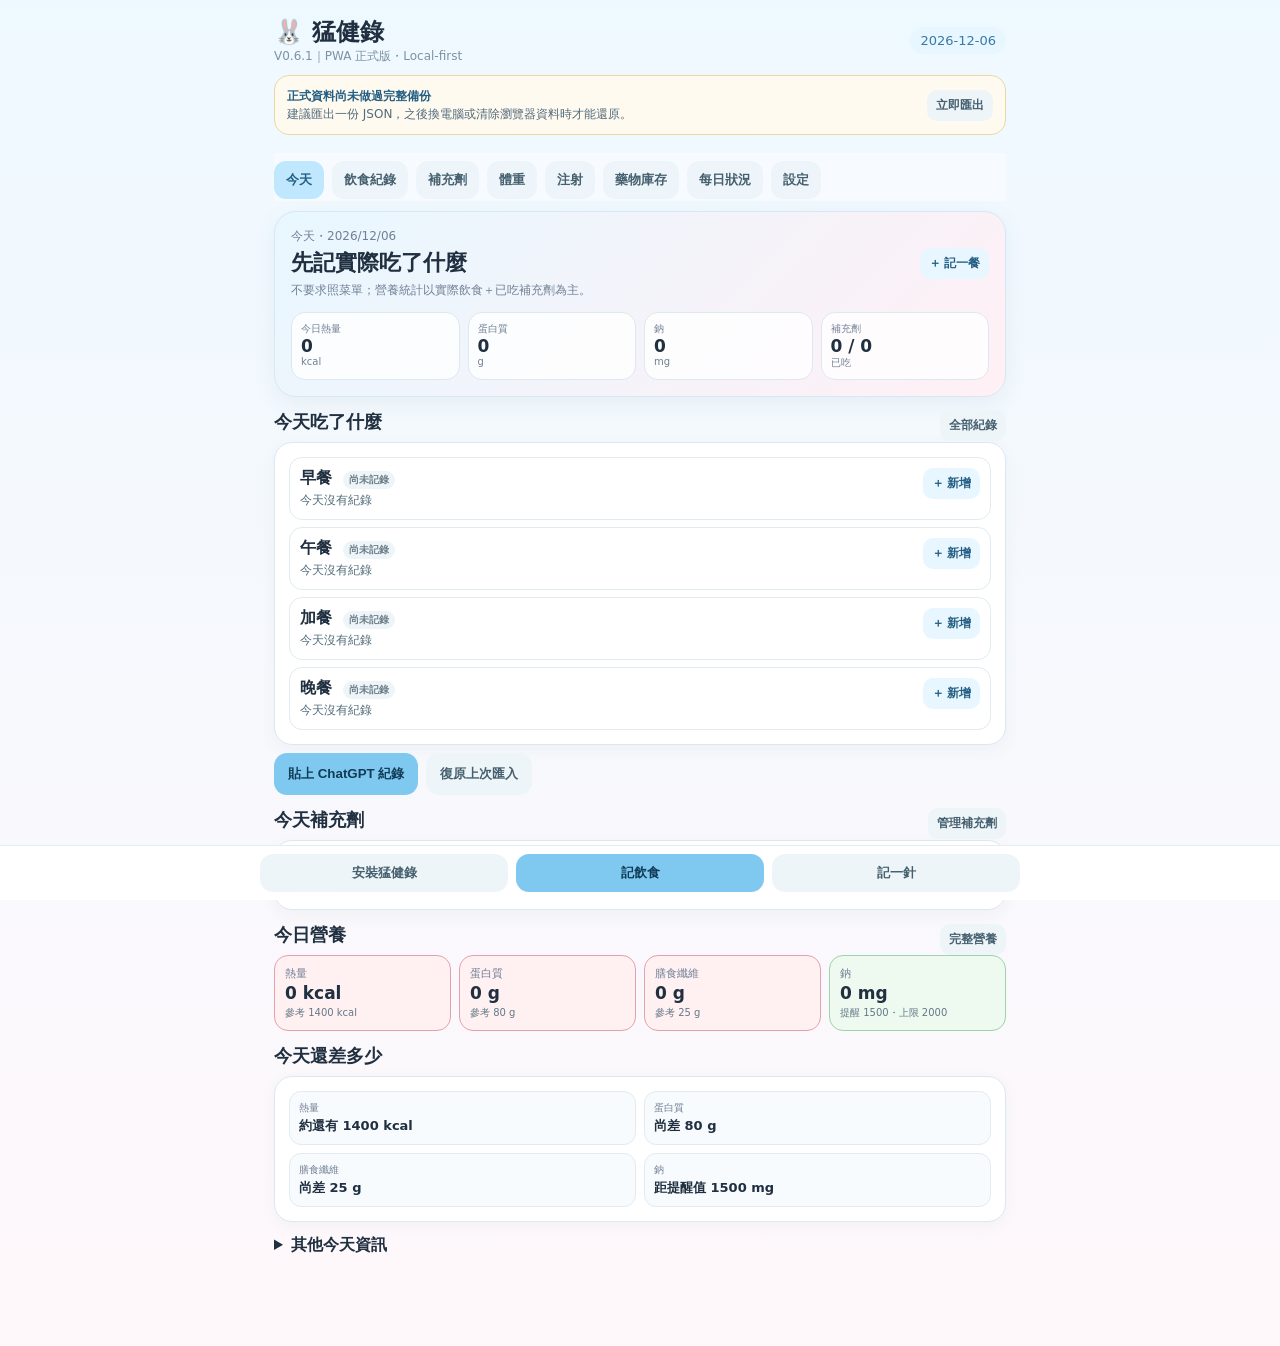
==== commit e58fab41: "猛健錄 V0.6.1：常吃食物庫預設收合" ====
--- a/index.html
+++ b/index.html
@@ -10,9 +10,9 @@
 <link rel="manifest" href="manifest.webmanifest" />
 <link rel="icon" href="icon.svg" type="image/svg+xml" />
 <link rel="apple-touch-icon" href="icons/icon-192.png" />
-<link rel="stylesheet" href="chatgpt-paste.css?v=0.6.0" />
-<link rel="stylesheet" href="nutrition-full.css?v=0.6.0" />
-<title>猛健錄 V0.6.0</title>
+<link rel="stylesheet" href="chatgpt-paste.css?v=0.6.1" />
+<link rel="stylesheet" href="nutrition-full.css?v=0.6.1" />
+<title>猛健錄 V0.6.1</title>
 <style>
 :root{--bg:#f7fbff;--card:#fff;--ink:#203040;--muted:#718096;--blue:#bfe8ff;--blue2:#e8f6ff;--pink:#ffd7e5;--green:#dff5de;--yellow:#fff1b8;--line:#dbe8f0;--accent:#4d9fd1;--danger:#d95f76}
 *{box-sizing:border-box}body{margin:0;background:linear-gradient(180deg,#eef9ff,#fff8fb);font-family:system-ui,-apple-system,"Segoe UI","Noto Sans TC",sans-serif;color:var(--ink)}
@@ -53,7 +53,7 @@
 </head>
 <body>
 <div class="app">
-  <div class="top"><div><div class="title">🐰 猛健錄</div><div class="ver">V0.6.0｜PWA 正式版・Local-first</div></div><span class="pill" id="todayPill"></span></div>
+  <div class="top"><div><div class="title">🐰 猛健錄</div><div class="ver">V0.6.1｜PWA 正式版・Local-first</div></div><span class="pill" id="todayPill"></span></div>
   <div class="system-strip update" id="updateStrip" hidden><div class="system-copy"><b>猛健錄有新版程式</b><br>資料仍留在本機；重新載入只更新程式，不會清空紀錄。</div><div class="system-actions"><button class="smallbtn actual" id="applyUpdate">重新載入更新</button></div></div>
   <div class="system-strip backup" id="backupStrip" hidden><div class="system-copy" id="backupStripText"><b>建議做一次完整備份</b></div><div class="system-actions"><button class="smallbtn" id="backupNow">立即匯出</button></div></div>
 
@@ -172,17 +172,19 @@
       <div class="actions"><button class="btn" id="openChatgptPaste">貼上 ChatGPT 紀錄</button><button class="btn secondary" id="undoMealsPatchMenu" style="display:none">復原上次匯入</button></div>
     </div>
     <details class="reference-menu"><summary>參考菜單（選配）</summary><div class="hint" style="margin:8px 0">只供需要時參考，不會自動算進實際飲食。舊版「照菜單吃」的歷史勾選仍會保留。</div><div class="actions" style="margin-bottom:8px"><button class="btn secondary" id="resetTodayMenu">還原今天參考菜單</button><button class="btn danger" id="clearTodayMenu">清空今天參考菜單</button></div><div class="menu-week" id="menuWeek"></div></details>
-    <div class="section-title">常吃食物庫</div>
-    <div class="card"><div class="hint">實際執行時可直接選食物＋份數，猛健錄會現場加總營養。內建常用食物不用維護；自己常吃的品牌或固定份量可加在下面。</div>
-      <details style="margin-top:10px"><summary style="cursor:pointer;font-weight:850">＋ 新增我的常吃食物</summary>
-        <div class="form" style="margin-top:10px">
-          <div class="row"><div class="field"><label>食物名稱</label><input id="libFoodName" placeholder="例如：我的高蛋白飲"></div><div class="field"><label>1 份是</label><input id="libFoodServing" placeholder="例如：1 瓶 / 300 ml"></div></div>
-          <div class="temp-grid"><div class="field"><label>熱量 kcal</label><input id="libKcal" type="number" min="0" step="1"></div><div class="field"><label>蛋白質 g</label><input id="libProtein" type="number" min="0" step="0.1"></div><div class="field"><label>碳水 g</label><input id="libCarbs" type="number" min="0" step="0.1"></div><div class="field"><label>脂肪 g</label><input id="libFat" type="number" min="0" step="0.1"></div><div class="field"><label>纖維 g</label><input id="libFiber" type="number" min="0" step="0.1"></div><div class="field"><label>鈣 mg</label><input id="libCalcium" type="number" min="0" step="1"></div><div class="field"><label>鐵 mg</label><input id="libIron" type="number" min="0" step="0.1"></div><div class="field"><label>鋅 mg</label><input id="libZinc" type="number" min="0" step="0.1"></div><div class="field"><label>鈉 mg</label><input id="libSodium" type="number" min="0" step="1" placeholder="不知道可留白"></div></div>
-          <button class="btn secondary" id="addLibraryFood">加入常吃食物庫</button>
-        </div>
-      </details>
-      <div class="food-lib-list" id="foodLibraryList"></div>
-    </div>
+    <details class="reference-menu food-library-collapsible">
+      <summary>常吃食物庫</summary>
+      <div class="card" style="margin-top:8px"><div class="hint">實際執行時可直接選食物＋份數，猛健錄會現場加總營養。內建常用食物不用維護；自己常吃的品牌或固定份量可加在下面。</div>
+        <details style="margin-top:10px"><summary style="cursor:pointer;font-weight:850">＋ 新增我的常吃食物</summary>
+          <div class="form" style="margin-top:10px">
+            <div class="row"><div class="field"><label>食物名稱</label><input id="libFoodName" placeholder="例如：我的高蛋白飲"></div><div class="field"><label>1 份是</label><input id="libFoodServing" placeholder="例如：1 瓶 / 300 ml"></div></div>
+            <div class="temp-grid"><div class="field"><label>熱量 kcal</label><input id="libKcal" type="number" min="0" step="1"></div><div class="field"><label>蛋白質 g</label><input id="libProtein" type="number" min="0" step="0.1"></div><div class="field"><label>碳水 g</label><input id="libCarbs" type="number" min="0" step="0.1"></div><div class="field"><label>脂肪 g</label><input id="libFat" type="number" min="0" step="0.1"></div><div class="field"><label>纖維 g</label><input id="libFiber" type="number" min="0" step="0.1"></div><div class="field"><label>鈣 mg</label><input id="libCalcium" type="number" min="0" step="1"></div><div class="field"><label>鐵 mg</label><input id="libIron" type="number" min="0" step="0.1"></div><div class="field"><label>鋅 mg</label><input id="libZinc" type="number" min="0" step="0.1"></div><div class="field"><label>鈉 mg</label><input id="libSodium" type="number" min="0" step="1" placeholder="不知道可留白"></div></div>
+            <button class="btn secondary" id="addLibraryFood">加入常吃食物庫</button>
+          </div>
+        </details>
+        <div class="food-lib-list" id="foodLibraryList"></div>
+      </div>
+    </details>
   </section>
 
   <section class="panel" id="supplement">
@@ -320,10 +322,10 @@
 </div>
 
 <div class="footer"><div class="footer-inner"><button class="btn secondary" id="installBtn" style="display:none">安裝猛健錄</button><button class="btn" id="quickFood">記飲食</button><button class="btn secondary" id="quickShot">記一針</button></div></div>
-<script src="nutrition-full.js?v=0.6.0"></script>
-<script src="supplements.js?v=0.6.0"></script>
+<script src="nutrition-full.js?v=0.6.1"></script>
+<script src="supplements.js?v=0.6.1"></script>
 <script>
-const APP_VERSION='0.6.0';
+const APP_VERSION='0.6.1';
 const KEY='mengjianlu_v030';
 const PREV_KEYS=['mengjianlu_v024','mengjianlu_v023','mengjianlu_v022','mengjianlu_v021','mengjianlu_v020','mengjianlu_v016','mengjianlu_v015','mengjianlu_v014','mengjianlu_v013','mengjianlu_v012','mengjianlu_v011'];
 const LEGACY_KEY='mj_helper_v010';
@@ -683,6 +685,6 @@
 registerPwa();
 const t=ymd();todayPill.textContent=t;shotDate.value=t;weightDate.value=t;dailyDate.value=t;stockDate.value=t;menuDate.value=t;supplementDate.value=t;initSupplementsUI();const stockRepair=repairInventoryAssignments();if(stockRepair.changed)persistDb();render();updateStorageModeHint();updatePwaStatus();updateBackupStatus();refreshUndoMealsPatchButton();setTimeout(()=>checkReminder(),1200);setInterval(()=>checkReminder(),60000);
 </script>
-<script src="chatgpt-paste.js?v=0.6.0"></script>
+<script src="chatgpt-paste.js?v=0.6.1"></script>
 <script>if(window.CHATGPT_PASTE_APP_VERSION!==APP_VERSION||window.NUTRITION_FULL_VERSION!==APP_VERSION||window.SUPPLEMENTS_MODULE_VERSION!==APP_VERSION){console.error("模組版本不一致",window.CHATGPT_PASTE_APP_VERSION,window.NUTRITION_FULL_VERSION,window.SUPPLEMENTS_MODULE_VERSION,APP_VERSION);const b=document.getElementById("openChatgptPaste");if(b){b.disabled=true;b.title="模組版本不一致，請重新整理更新";}setTimeout(()=>alert("猛健錄偵測到程式模組版本不一致。請重新整理頁面後再操作；這次不會寫入任何資料。"),0)}</script>
 </body></html>
